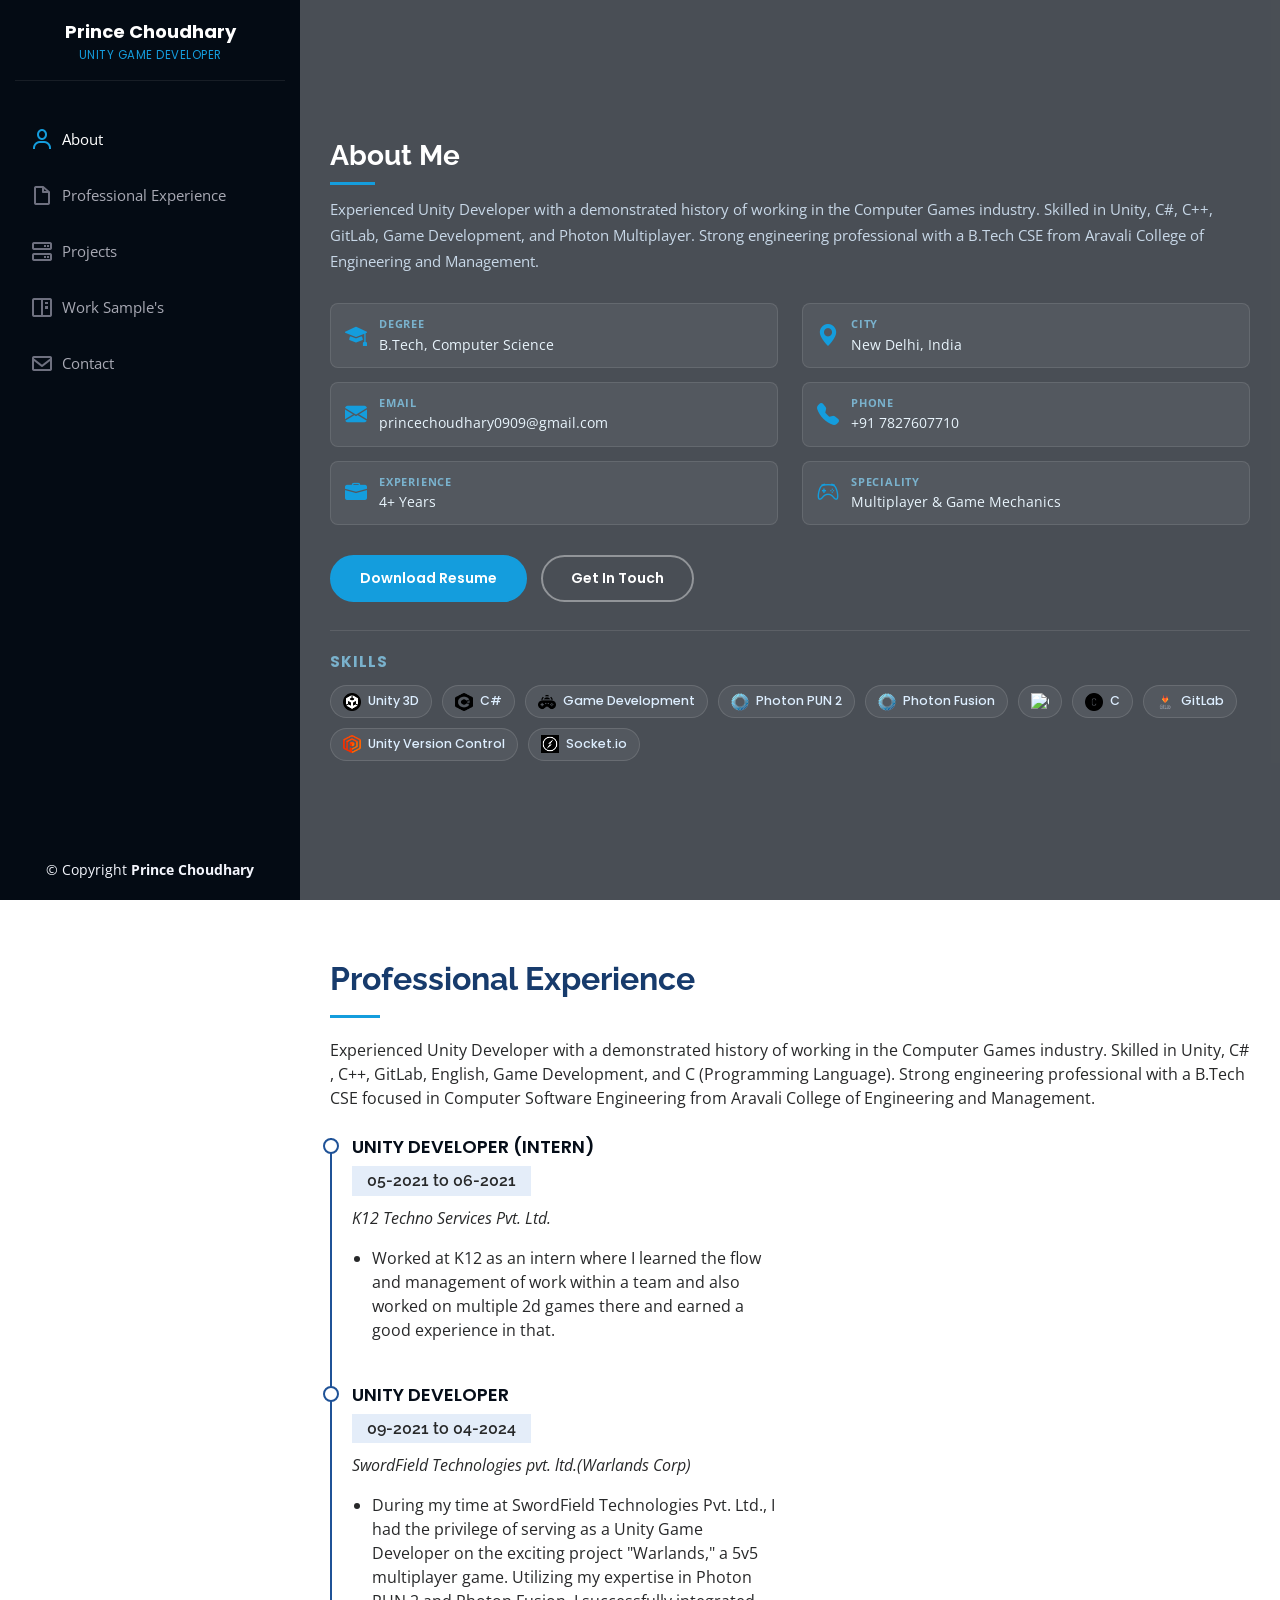
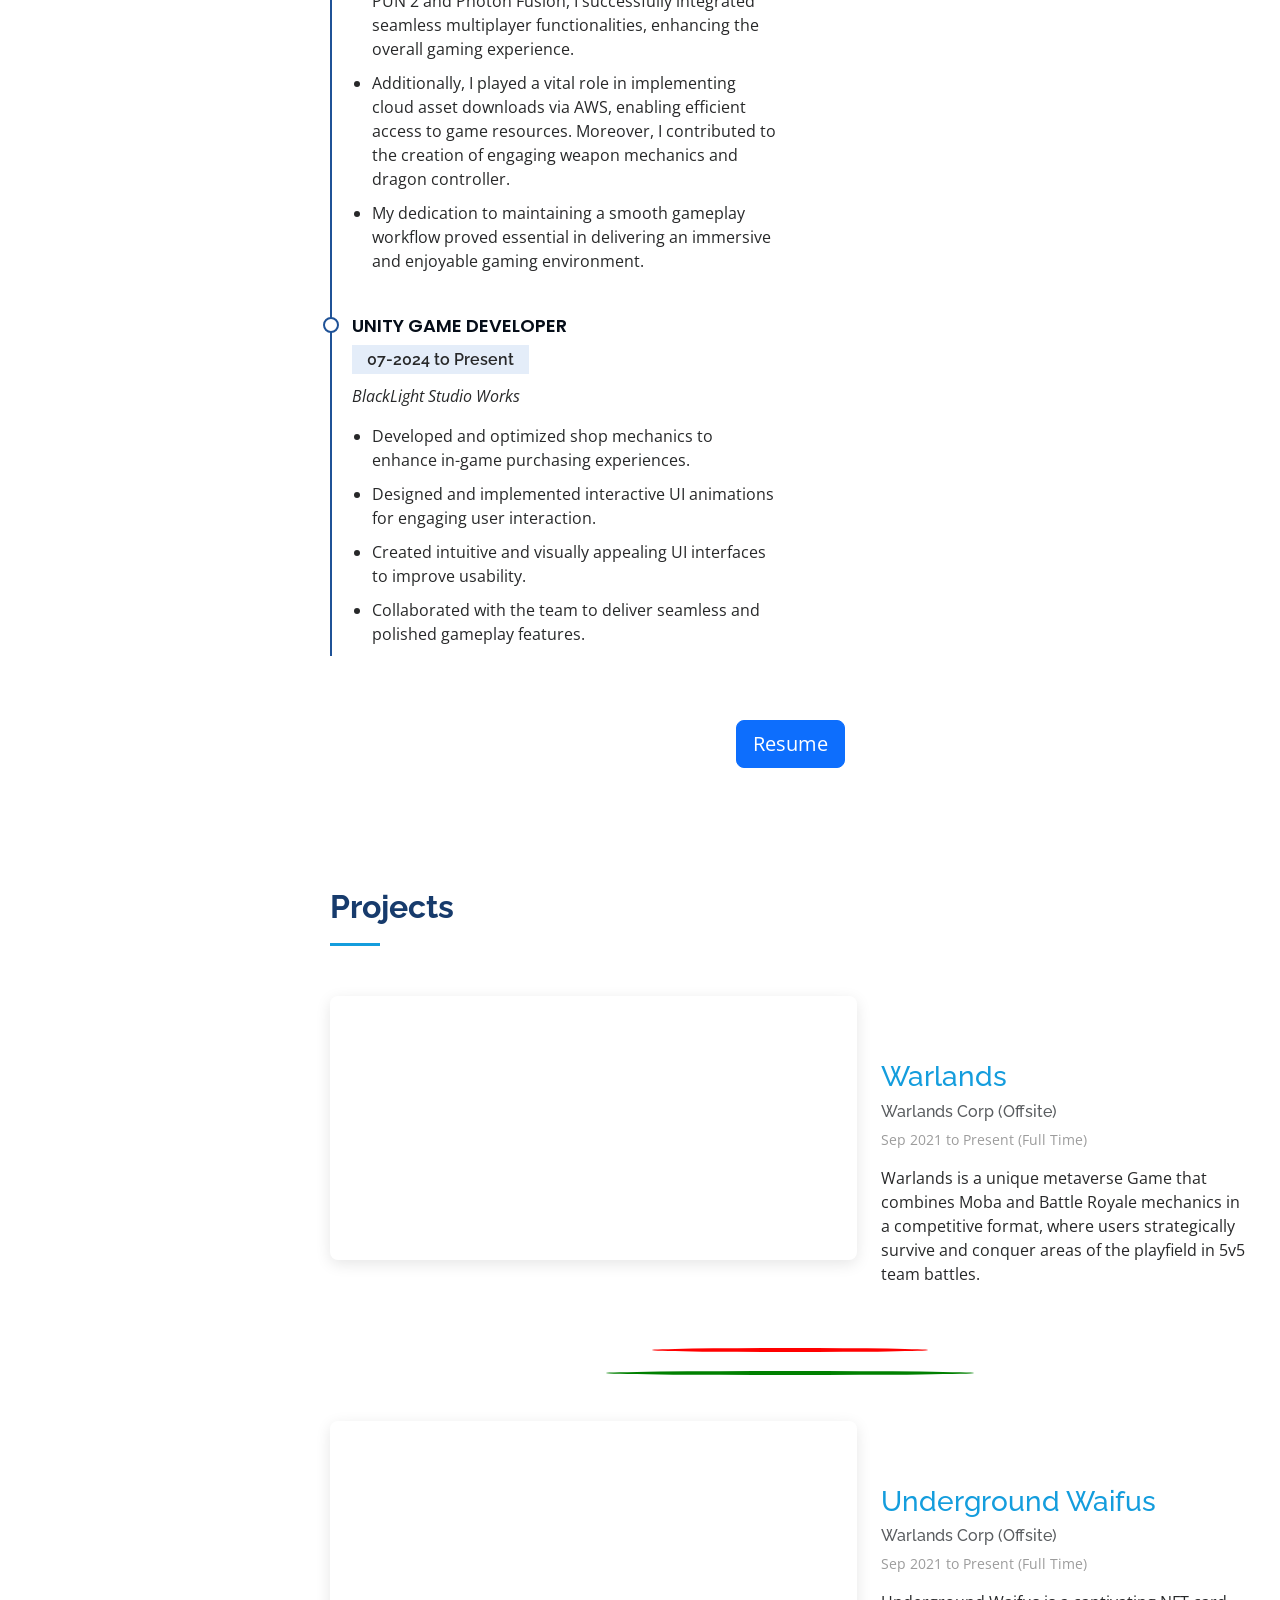
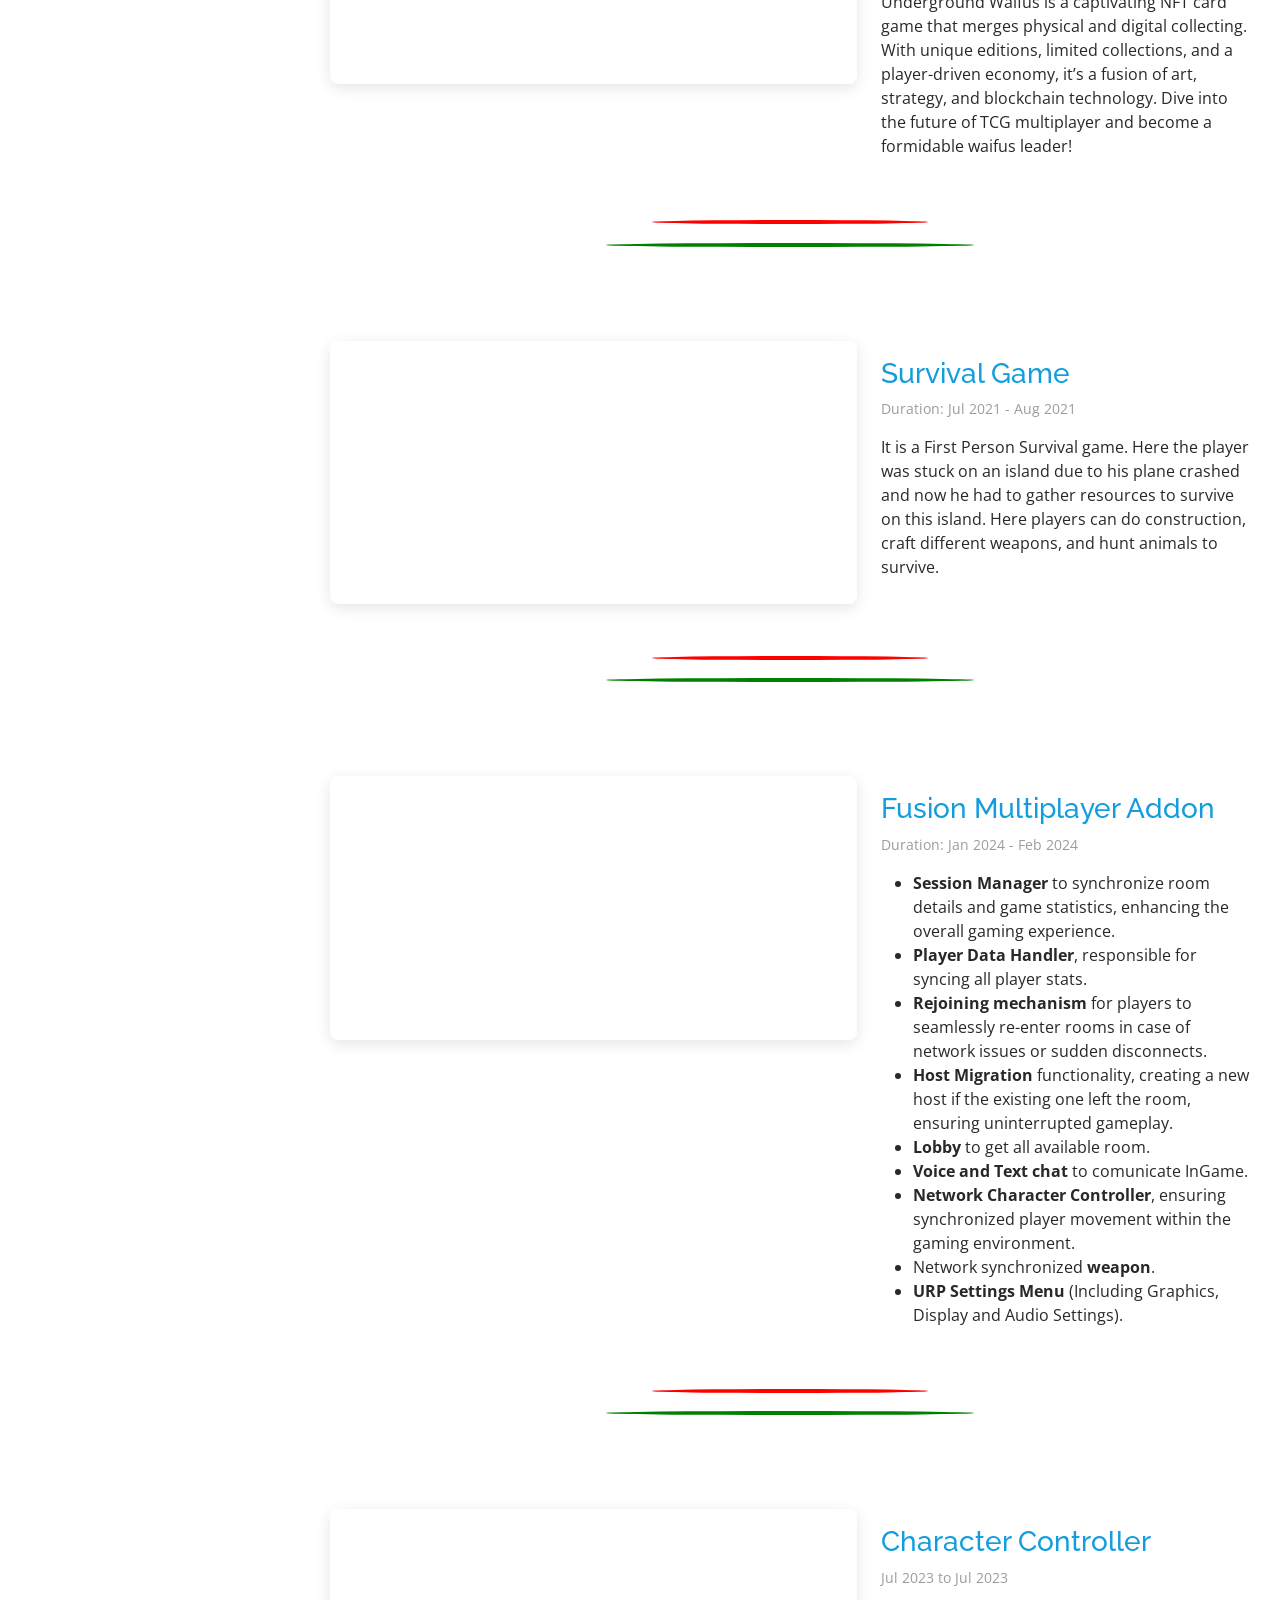
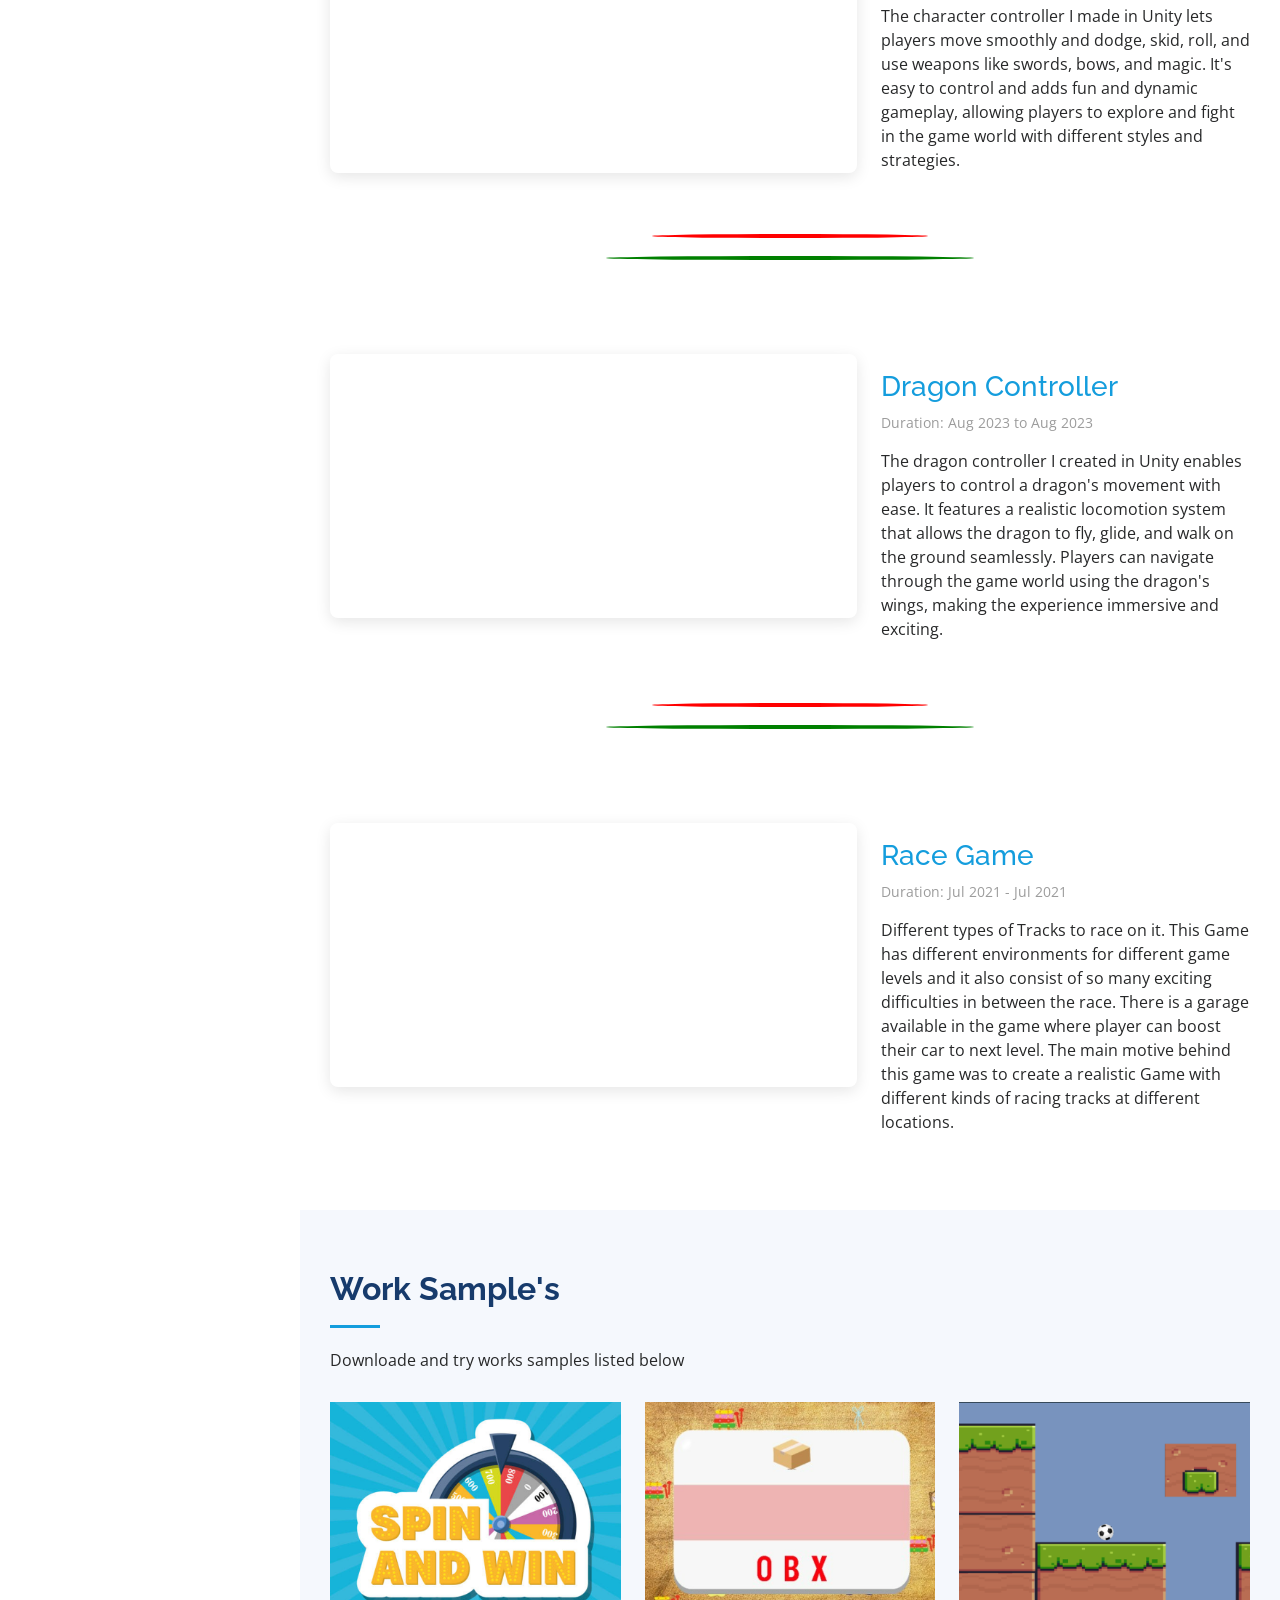
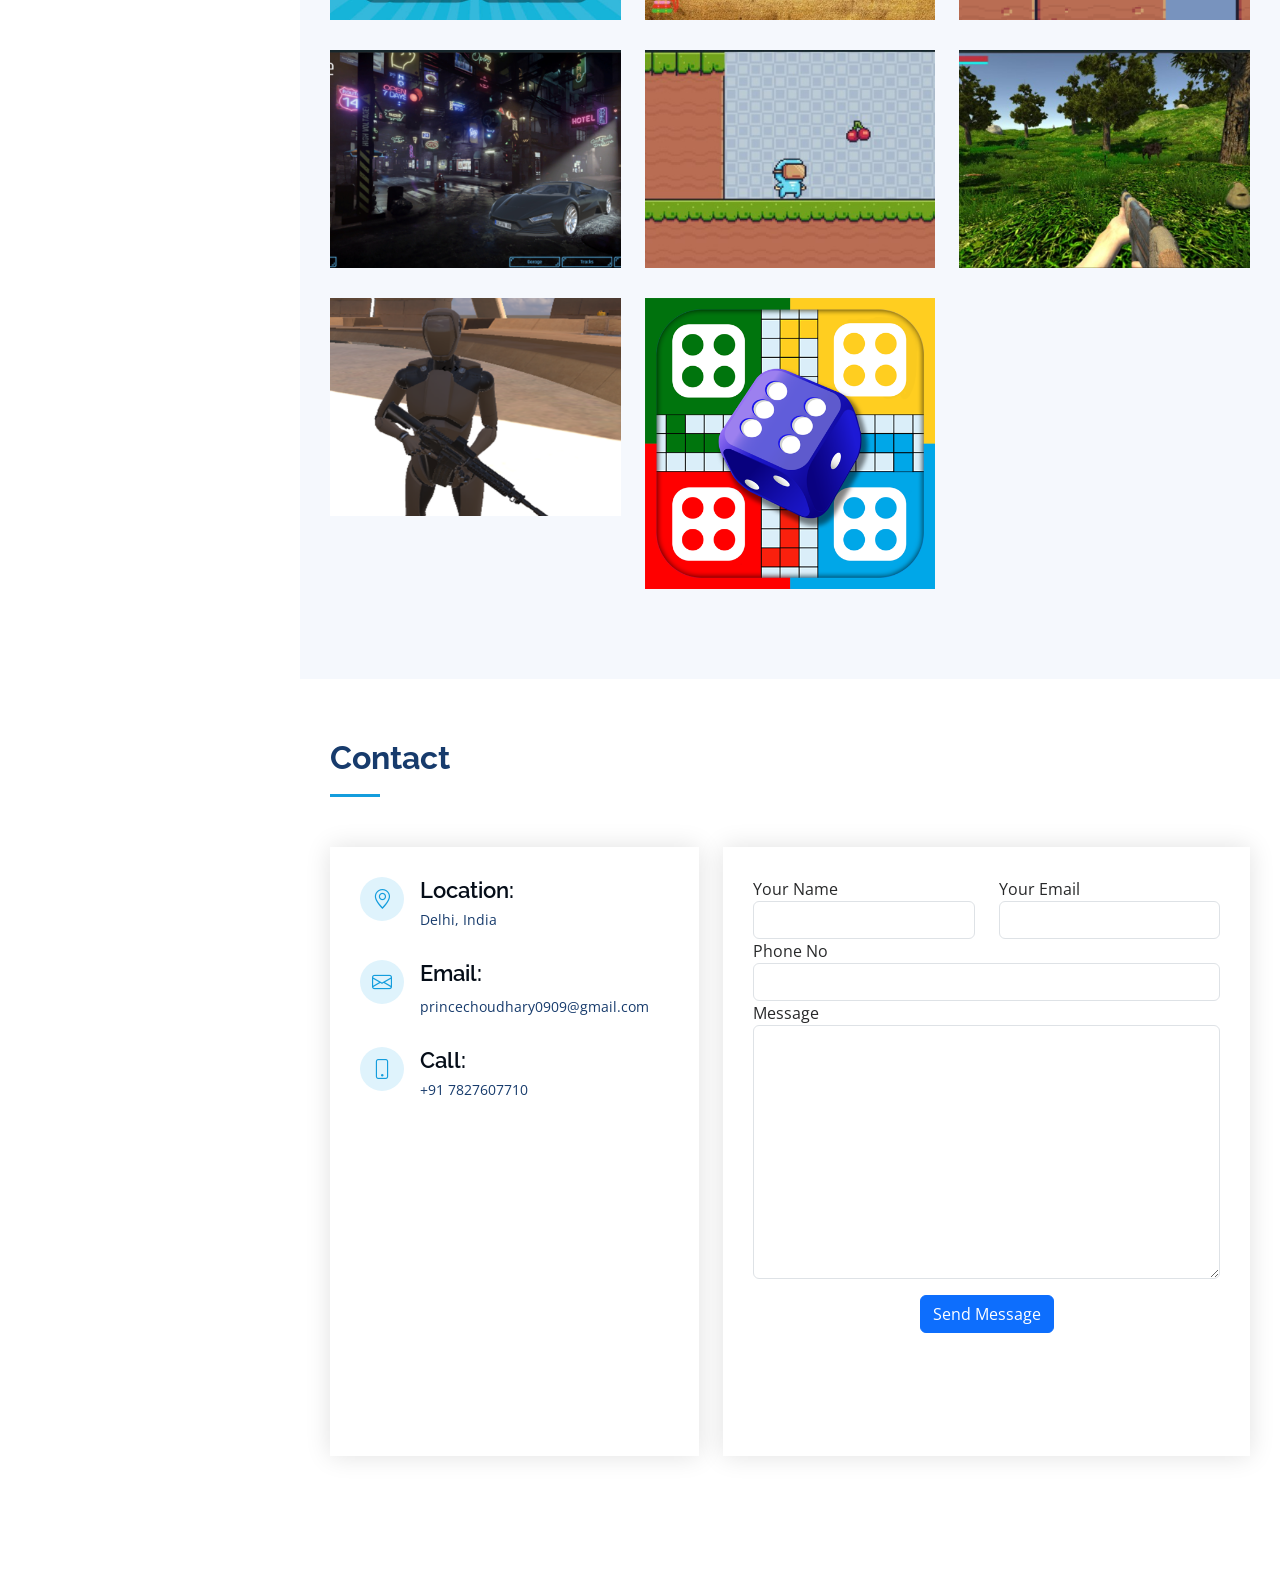
==== index.html @ 70545acc "Port folio updated" ====
<!DOCTYPE html>
<html lang="en">

<head>
  <meta charset="utf-8">
  <meta content="width=device-width, initial-scale=1.0" name="viewport">

  <title>Prince Choudhary- Index</title>
  <meta content="" name="description">
  <meta content="" name="keywords">

  <!-- Favicons -->
  <link href="assets/img/Logo/Logo.png" rel="icon">
  <link href="assets/img/apple-touch-icon.png" rel="apple-touch-icon">

  <!-- Google Fonts -->
  <link
    href="https://fonts.googleapis.com/css?family=Open+Sans:300,300i,400,400i,600,600i,700,700i|Raleway:300,300i,400,400i,500,500i,600,600i,700,700i|Poppins:300,300i,400,400i,500,500i,600,600i,700,700i"
    rel="stylesheet">

  <!-- Vendor CSS Files -->
  <link href="assets/vendor/aos/aos.css" rel="stylesheet">
  <link href="assets/vendor/bootstrap/css/bootstrap.min.css" rel="stylesheet">
  <link href="assets/vendor/bootstrap-icons/bootstrap-icons.css" rel="stylesheet">
  <link href="assets/vendor/boxicons/css/boxicons.min.css" rel="stylesheet">
  <link href="assets/vendor/glightbox/css/glightbox.min.css" rel="stylesheet">
  <link href="assets/vendor/swiper/swiper-bundle.min.css" rel="stylesheet">

  <!-- =============================== -->
  <!-- 🎨 MAIN CSS COMPONENT ARCHITECTURE -->
  <!-- =============================== -->

  <!-- Layout -->
  <link href="assets/css/layout/grid.css" rel="stylesheet">
  <link href="assets/css/layout/sidebar.css" rel="stylesheet">

  <!-- UI Components -->
  <link href="assets/css/components/buttons.css" rel="stylesheet">

  <!-- Page Sections -->
  <link href="assets/css/sections/hero.css" rel="stylesheet">
  <link href="assets/css/sections/resume.css" rel="stylesheet">
  <link href="assets/css/sections/projects.css" rel="stylesheet">
  <link href="assets/css/sections/portfolio.css" rel="stylesheet">
  <link href="assets/css/sections/contact.css" rel="stylesheet">


  <!-- ======================================================== -->
</head>

<body>

  <!-- ======= Mobile nav toggle button ======= -->
  <i class="bi bi-list mobile-nav-toggle d-xl-none"></i>

  <!-- ===================================== -->
  <!-- 1. SIDEBAR & NAVIGATION COMPONENT     -->
  <!-- ===================================== -->
  <header id="header">
    <div class="d-flex flex-column">

      <div class="profile sidebar-profile">
        <h1 class="text-light sidebar-name"><a href="index.html">Prince Choudhary</a></h1>
        <p class="sidebar-role text-center">Unity Game Developer</p>
      </div>

      <nav id="navbar" class="nav-menu navbar">
        <ul>
          <li><a href="#hero" class="nav-link scrollto active"><i class="bx bx-user"></i> <span>About</span></a></li>
          <li><a href="#resume" class="nav-link scrollto"><i class="bx bx-file-blank"></i> <span>Professional
                Experience</span></a></li>
          <li><a href="#Projects" class="nav-link scrollto"><i class="bx bx-server"></i> <span>Projects</span></a></li>
          <li><a href="#Work-Sample" class="nav-link scrollto"><i class="bx bx-book-content"></i> <span>Work
                Sample's</span></a></li>
          <li><a href="#contact" class="nav-link scrollto"><i class="bx bx-envelope"></i> <span>Contact</span></a></li>
        </ul>
      </nav><!-- .nav-menu -->
    </div>
  </header><!-- End Header -->

  <!-- ===================================== -->
  <!-- 2. HERO / ABOUT COMPONENT             -->
  <!-- ===================================== -->
  <section id="hero" class="hero-about d-flex">
    <video autoplay loop muted playsinline class="top-back-video">
      <source src="assets/img/Topbg.mp4">
    </video>
    <div class="hero-overlay"></div>
    <div class="container hero-about-container" data-aos="fade-in">

      <!-- Left: Profile Photo & Name -->
      <div class="hero-left">
        <img src="assets/img/hero-bg2.webp" alt="Prince Choudhary - Profile Picture" class="hero-profile-img">
        <h1>Prince Choudhary</h1>
        <p class="hero-role">- <span class="typed" data-typed-items="Unity Game Developer"></span></p>
        <div class="hero-social-links">
          <a href="https://github.com/Prince-Choudhary-fury" target="_blank" title="GitHub"><i
              class="bi bi-github"></i></a>
          <a href="https://assetstore.unity.com/publishers/86535" target="_blank" title="Unity Asset Store"><i
              class="bi bi-unity"></i></a>
          <a href="https://www.linkedin.com/in/prince-choudhary-640a12214/" target="_blank" title="LinkedIn"><i
              class="bx bxl-linkedin"></i></a>
          <a href="https://www.youtube.com/channel/UCfpIgxxEeusizNlsblE0whw" target="_blank" title="YouTube"><i
              class="bx bxl-youtube"></i></a>
        </div>
      </div>

      <!-- Right: About Content -->
      <div class="hero-right" data-aos="fade-left" data-aos-delay="100">
        <h2 class="hero-about-title">About Me</h2>
        <p class="hero-about-desc">Experienced Unity Developer with a demonstrated history of working in the Computer
          Games industry. Skilled in Unity, C#, C++, GitLab, Game Development, and Photon Multiplayer. Strong
          engineering professional with a B.Tech CSE from Aravali College of Engineering and Management.</p>

        <div class="hero-info-grid">
          <div class="hero-info-item">
            <i class="bi bi-mortarboard-fill"></i>
            <div>
              <strong>Degree</strong>
              <span>B.Tech, Computer Science</span>
            </div>
          </div>
          <div class="hero-info-item">
            <i class="bi bi-geo-alt-fill"></i>
            <div>
              <strong>City</strong>
              <span>New Delhi, India</span>
            </div>
          </div>
          <div class="hero-info-item">
            <i class="bi bi-envelope-fill"></i>
            <div>
              <strong>Email</strong>
              <span>princechoudhary0909@gmail.com</span>
            </div>
          </div>
          <div class="hero-info-item">
            <i class="bi bi-telephone-fill"></i>
            <div>
              <strong>Phone</strong>
              <span>+91 7827607710</span>
            </div>
          </div>
          <div class="hero-info-item">
            <i class="bi bi-briefcase-fill"></i>
            <div>
              <strong>Experience</strong>
              <span>4+ Years</span>
            </div>
          </div>
          <div class="hero-info-item">
            <i class="bi bi-controller"></i>
            <div>
              <strong>Speciality</strong>
              <span>Multiplayer &amp; Game Mechanics</span>
            </div>
          </div>
        </div>

        <div class="hero-cta">
          <a href="https://drive.google.com/file/d/1HJXWTLUyO_TaIpBf6FFOXrzIjMnaNzCq/view?usp=sharing" target="_blank"
            class="btn-resume">Download Resume</a>
          <a href="#contact" class="btn-contact scrollto">Get In Touch</a>
        </div>

        <!-- Skills merged into hero -->
        <div class="hero-skills" id="skills">
          <h3 class="hero-skills-title">Skills</h3>
          <div class="hero-skills-grid">
            <span class="skill-tag"><img src="assets/img/Skills_Icon/Unity.png" alt="Unity"> Unity 3D</span>
            <span class="skill-tag"><img src="assets/img/Skills_Icon/C2.png" alt="C#"> C#</span>
            <span class="skill-tag"><img src="assets/img/Skills_Icon/GAME DEVELOPMENT.png" alt="Game Dev"> Game
              Development</span>
            <span class="skill-tag"><img src="assets/img/Skills_Icon/PHOTON PUN 2.png" alt="Photon PUN 2"> Photon PUN
              2</span>
            <span class="skill-tag"><img src="assets/img/Skills_Icon/PHOTON fusion.png" alt="Photon Fusion"> Photon
              Fusion</span>
            <span class="skill-tag"><img src="assets/img/Skills_Icon/c++.png" alt="C++"></span>
            <span class="skill-tag"><img src="assets/img/Skills_Icon/C.png" alt="C"> C</span>
            <span class="skill-tag"><img src="assets/img/Skills_Icon/gitlab.png" alt="GitLab"> GitLab</span>
            <span class="skill-tag"><img src="assets/img/Skills_Icon/unity_plastic.png" alt="Unity VCS"> Unity Version
              Control</span>
            <span class="skill-tag"><img src="assets/img/Skills_Icon/Soket.io.png" alt="Socket.io"> Socket.io</span>
          </div>
        </div>
      </div>

    </div>
  </section><!-- End Hero / About -->

  <main id="main">

    <!-- About section merged into Hero above -->

    <!-- Skills section merged into Hero above -->

    <!-- ===================================== -->
    <!-- 3. EXPERIENCE & RESUME COMPONENT      -->
    <!-- ===================================== -->
    <section id="resume" class="resume">
      <div class="container">

        <div class="section-title">
          <h2>Professional Experience</h2>
          <p>Experienced Unity Developer with a demonstrated history of working in the Computer Games industry.
            Skilled in Unity, C# , C++, GitLab, English, Game Development, and C (Programming Language). Strong
            engineering professional with a B.Tech CSE focused in Computer Software Engineering from Aravali
            College of Engineering and Management.</p>
        </div>

        <div class="row">
          <div class="col-lg-6" data-aos="fade-up" data-aos-delay="100">
            <div class="resume-item">
              <h4>Unity Developer (Intern)</h4>
              <h5>05-2021 to 06-2021</h5>
              <p><em>K12 Techno Services Pvt. Ltd. </em></p>
              <ul>
                <li><span>Worked at K12 as an intern where I learned the flow and management of work within a team and
                    also worked on multiple 2d games there and earned a good experience in that.</span> </li>
              </ul>
            </div>
            <div class="resume-item">
              <h4>Unity Developer</h4>
              <h5>09-2021 to 04-2024</h5>
              <p><em>SwordField Technologies pvt. ltd.(Warlands Corp)</em></p>
              <ul>
                <li>During my time at SwordField Technologies Pvt. Ltd., I had the privilege of serving as a Unity Game
                  Developer on the exciting project "Warlands," a 5v5 multiplayer game. Utilizing my expertise in Photon
                  PUN 2 and Photon Fusion, I successfully integrated seamless multiplayer functionalities, enhancing the
                  overall gaming experience.</li>
                <li>Additionally, I played a vital role in implementing cloud asset downloads via AWS, enabling
                  efficient access to game resources. Moreover, I contributed to the creation of engaging weapon
                  mechanics and dragon controller.</li>
                <li>My dedication to maintaining a smooth gameplay workflow proved essential in delivering an immersive
                  and enjoyable gaming environment.</li>
              </ul>
            </div>
            <div class="resume-item">
              <h4>Unity Game Developer</h4>
              <h5>07-2024 to Present</h5>
              <p><em>BlackLight Studio Works</em></p>
              <ul>
                <li>Developed and optimized shop mechanics to enhance in-game purchasing experiences.</li>
                <li>Designed and implemented interactive UI animations for engaging user interaction.</li>
                <li>Created intuitive and visually appealing UI interfaces to improve usability.</li>
                <li>Collaborated with the team to deliver seamless and polished gameplay features.</li>
              </ul>
            </div>
          </div>
        </div>
      </div>
      <div class="container mt-5">
        <div class="row ">
          <div class="col-lg-4 m-auto text-center">
            <button class="btn btn-primary m-auto p-auto btn-lg"><a
                href="https://drive.google.com/file/d/1HJXWTLUyO_TaIpBf6FFOXrzIjMnaNzCq/view?usp=sharing"
                target="_blank" style="color: white;">Resume</a></button>
          </div>
        </div>
      </div>
    </section><!-- End Resume Section -->

    <!-- ===================================== -->
    <!-- 4. PROJECTS / VIDEO SHOWCASE COMPONENT-->
    <!-- ===================================== -->
    <section id="Projects" class="Projects_mobile">
      <div class="container">

        <div class="section-title">
          <h2>Projects</h2>
        </div>
        <!-- =========================Warlands======================== -->
        <div class="row">
          <div class="col-lg-7 projects-video" data-aos="fade-right">
            <video class="project-video" loop muted playsinline>
              <source src="assets/img/game video/Gameplay Warlands.mp4">
            </video>
          </div>
          <div class="col-lg-5 pt-4 pt-sm-0 pt-lg-0 content mt-3 " data-aos="fade-left">
            <a href="https://warlands.io/" target="_blank">
              <h3 class="mt-5">Warlands</h3>
            </a>
            <h6 class="text-muted">Warlands Corp (Offsite)</h6>
            <p style="font-size: 14px; color: rgb(156, 156, 156);">Sep 2021 to Present (Full Time)</p>
            <p>Warlands is a unique metaverse Game that combines Moba and Battle Royale mechanics in a competitive
              format, where users strategically survive and conquer areas of the playfield in 5v5 team battles.</p>
            <div class="row">
            </div>
          </div>
        </div>
        <div class="line"></div>
        <div class="line1"></div>

        <!-- =========================Underground Waifus======================== -->
        <div class="row">
          <div class="col-lg-7 projects-video" data-aos="fade-right">
            <video class="project-video" loop muted playsinline>
              <source src="assets/img/game video/UndergroundWaifusTCG.mp4">
            </video>
          </div>
          <div class="col-lg-5 pt-4 pt-sm-0 pt-lg-0 content mt-3 " data-aos="fade-left">
            <a href="https://undergroundwaifus.com/" target="_blank">
              <h3 class="mt-5">Underground Waifus</h3>
            </a>
            <h6 class="text-muted">Warlands Corp (Offsite)</h6>
            <p style="font-size: 14px; color: rgb(156, 156, 156);">Sep 2021 to Present (Full Time)</p>
            <p>Underground Waifus is a captivating NFT card game that merges physical and digital collecting.
              With unique editions, limited collections, and a player-driven economy, it’s a fusion of art, strategy,
              and blockchain technology.
              Dive into the future of TCG multiplayer and become a formidable waifus leader!</p>
            <div class="row">
            </div>
          </div>
        </div>
        <div class="line"></div>
        <div class="line1"></div>
        <!-- =========================Survival======================== -->
        <div class="row">
          <div class="col-lg-7 mt-5 projects-video" data-aos="fade-right">
            <video class="project-video" loop muted playsinline>
              <source src="assets/img/game video/servival.mp4">
            </video>
          </div>
          <div class="col-lg-5 pt-4 pt-lg-0 content mt-3 " data-aos="fade-left">
            <a href="https://www.youtube.com/watch?v=TqqLzDVP2v0" target="_blank">
              <h3 class="mt-5">Survival Game</h3>
            </a>
            <p style="font-size: 14px; color: rgb(156, 156, 156);">Duration: Jul 2021 - Aug 2021</p>
            <p>It is a First Person Survival game. Here the player was stuck on an island due to his plane crashed and
              now he had to gather resources to survive on this island. Here players can do construction, craft
              different weapons, and hunt animals to survive.</p>
            <div class="row">
            </div>
          </div>

        </div>
        <div class="line"></div>
        <div class="line1"></div>
        <!-- =========================Multiplayer Addon======================== -->
        <div class="row">
          <div class="col-lg-7 mt-5 projects-video" data-aos="fade-right">
            <video class="project-video" loop muted playsinline>
              <source src="assets/img/game video/Fusion Multiplayer Addon.mp4">
            </video>
          </div>
          <div class="col-lg-5 pt-4 pt-lg-0 content mt-3 " data-aos="fade-left">
            <a href="https://www.youtube.com/watch?v=yGSR8xzqIEs" target="_blank">
              <h3 class="mt-5">Fusion Multiplayer Addon</h3>
            </a>
            <p style="font-size: 14px; color: rgb(156, 156, 156);">Duration: Jan 2024 - Feb 2024</p>
            <ul>
              <li><b>Session Manager</b> to synchronize room details and game statistics, enhancing the overall gaming
                experience.</li>
              <li><b>Player Data Handler</b>, responsible for syncing all player stats.</li>
              <li><b>Rejoining mechanism</b> for players to seamlessly re-enter rooms in case of network issues or
                sudden disconnects.</li>
              <li><b>Host Migration</b> functionality, creating a new host if the existing one left the room, ensuring
                uninterrupted gameplay.</li>
              <li><b>Lobby</b> to get all available room.</li>
              <li><b>Voice and Text chat</b> to comunicate InGame.</li>
              <li><b>Network Character Controller</b>, ensuring synchronized player movement within the gaming
                environment.</li>
              <li>Network synchronized <b>weapon</b>.</li>
              <li><b>URP Settings Menu</b> (Including Graphics, Display and Audio Settings).</li>
            </ul>
            <div class="row">
            </div>
          </div>

        </div>
        <div class="line"></div>
        <div class="line1"></div>
        <!-- =========================Charactercontroller======================== -->
        <div class="row">
          <div class="col-lg-7 mt-5 projects-video" data-aos="fade-right">
            <video class="project-video" loop muted playsinline>
              <source src="assets/img/game video/charactercontroller.mp4">
            </video>
          </div>
          <div class="col-lg-5 pt-4 pt-lg-0 content mt-3 " data-aos="fade-left">
            <a href="https://www.youtube.com/watch?v=GE18HUyden4" target="_blank">
              <h3 class="mt-5">Character Controller</h3>
            </a>
            <p style="font-size: 14px; color: rgb(156, 156, 156);">Jul 2023 to Jul 2023</p>
            <p>The character controller I made in Unity lets players move smoothly and dodge, skid, roll,
              and use weapons like swords, bows, and magic. It's easy to control and adds fun and dynamic
              gameplay, allowing players to explore and fight in the game world with different styles and strategies.
            </p>
            <div class="row">
            </div>
          </div>
        </div>
        <div class="line"></div>
        <div class="line1"></div>
        <!-- =========================Dragon Controller======================== -->
        <div class="row">
          <div class="col-lg-7 mt-5 projects-video" data-aos="fade-right">
            <video class="project-video" loop muted playsinline>
              <source src="assets/img/game video/dragon controller.mp4">
            </video>
          </div>
          <div class="col-lg-5 pt-4 pt-lg-0 content mt-3 " data-aos="fade-left">
            <a href="https://www.youtube.com/watch?v=r51LUL3Lt7o" target="_blank">
              <h3 class="mt-5">Dragon Controller</h3>
            </a>
            <p style="font-size: 14px; color: rgb(156, 156, 156);">Duration: Aug 2023 to Aug 2023</p>
            <p>The dragon controller I created in Unity enables players to control a dragon's movement with ease.
              It features a realistic locomotion system that allows the dragon to fly, glide, and walk on the ground
              seamlessly.
              Players can navigate through the game world using the dragon's wings, making the experience immersive and
              exciting.</p>
            <div class="row">
            </div>
          </div>

        </div>
        <div class="line"></div>
        <div class="line1"></div>
        <!-- =========================Race Game======================== -->
        <div class="row">
          <div class="col-lg-7 mt-5 projects-video" data-aos="fade-right">
            <video class="project-video" loop muted playsinline>
              <source src="assets/img/game video/race game.mp4">
            </video>
          </div>
          <div class="col-lg-5 pt-4 pt-lg-0 content mt-3 " data-aos="fade-left">
            <a href="https://www.youtube.com/watch?v=XtzNrtcO0WA" target="_blank">
              <h3 class="mt-5">Race Game</h3>
            </a>
            <p style="font-size: 14px; color: rgb(156, 156, 156);">Duration: Jul 2021 - Jul 2021</p>
            <p>Different types of Tracks to race on it. This Game has different environments for different game
              levels and it also consist of so many exciting difficulties in between the race.
              There is a garage available in the game where player can boost their car to next level.
              The main motive behind this game was to create a realistic Game with different kinds of racing tracks at
              different locations.</p>
            <div class="row">
            </div>
          </div>
        </div>
      </div>
    </section><!-- End Projects Section -->


    <!-- ===================================== -->
    <!-- 5. WORK SAMPLES GALLRY COMPONENT      -->
    <!-- ===================================== -->
    <section id="Work-Sample" class="portfolio section-bg">
      <div class="container">
        <div class="section-title">
          <h2>Work Sample's</h2>
          <p>Downloade and try works samples listed below</p>
        </div>

        <!-- <div class="row" data-aos="fade-up">
              <div class="col-lg-12 d-flex justify-content-center">
                <ul id="portfolio-flters">
                  <li data-filter="*" class="filter-active">All</li>
                  <li data-filter=".filter-game">Game</li>
                  <li data-filter=".filter-card">Card</li>
                  <li data-filter=".filter-web">Web</li>
                </ul>
              </div>
            </div> -->

        <div class="row portfolio-container" data-aos="fade-up" data-aos-delay="100">

          <div class="col-lg-4 col-md-6 portfolio-item filter-game">
            <div class="portfolio-wrap">
              <img src="assets/img/Game ss/Trivial Quiz(Replica).jpg" class="img-fluid" alt="">
              <div class="portfolio-links">
                <a href="assets/img/Game ss/Trivial Quiz(Replica).jpg" data-gallery="portfolioGallery"
                  class="portfolio-lightbox" title="Trivial Quiz(Replica)"><i class="bx bx-plus"></i></a>
                <a href="https://drive.google.com/file/d/1YIQr3N7vvvjCJ9FQ2Ig1yfDhkX4Emb3U/view" target="_blank"
                  title="More Details"><i class="bi bi-cloud-arrow-down"></i></a>
              </div>
            </div>
          </div>

          <div class="col-lg-4 col-md-6 portfolio-item filter-game">
            <div class="portfolio-wrap">
              <img src="assets/img/Game ss/Jumble Quiz.jpg" class="img-fluid" alt="">
              <div class="portfolio-links">
                <a href="assets/img/Game ss/Jumble Quiz.jpg" data-gallery="portfolioGallery" class="portfolio-lightbox"
                  title="Jumble Quiz"><i class="bx bx-plus"></i></a>
                <a href="https://drive.google.com/file/d/1X5lX9XdsWwdzxeKsDqEouH808ATdl65m/view" target="_blank"
                  title="More Details"><i class="bi bi-cloud-arrow-down"></i></a>
              </div>
            </div>
          </div>

          <div class="col-lg-4 col-md-6 portfolio-item filter-game">
            <div class="portfolio-wrap">
              <img src="assets/img/Game ss/Ball.jpg" class="img-fluid">
              <div class="portfolio-links">
                <a href="assets/img/Game ss/Ball.jpg" data-gallery="portfolioGallery" class="portfolio-lightbox"
                  title="Ball"><i class="bx bx-plus"></i></a>
                <a href="https://drive.google.com/file/d/1KasfngFTY4IL5rOtElaBZZTsaaIGGSwK/view" target="_blank"
                  title="More Details"><i class="bi bi-cloud-arrow-down"></i></a>
              </div>
            </div>
          </div>

          <div class="col-lg-4 col-md-6 portfolio-item filter-game">
            <div class="portfolio-wrap">
              <img src="assets/img/Game ss/Car Race.jpg" class="img-fluid" alt="">
              <div class="portfolio-links">
                <a href="assets/img/Game ss/Car Race.jpg" data-gallery="portfolioGallery" class="portfolio-lightbox"
                  title="Racing"><i class="bx bx-plus"></i></a>
                <a href="https://drive.google.com/file/d/1xCys-h0R11bPga5cOzK01derrdlv10UX/view" target="_blank"
                  title="More Details"><i class="bi bi-cloud-arrow-down"></i></a>
              </div>
            </div>
          </div>

          <div class="col-lg-4 col-md-6 portfolio-item filter-game">
            <div class="portfolio-wrap">
              <img src="assets/img/Game ss/2D Survival.jpg" class="img-fluid" alt="">
              <div class="portfolio-links">
                <a href="assets/img/Game ss/2D Survival.jpg" data-gallery="portfolioGallery" class="portfolio-lightbox"
                  title="2D Survival"><i class="bx bx-plus"></i></a>
                <a href="https://drive.google.com/file/d/1h7AYYghOAGk8W1aO9mnyiU8GDCSR0TMY/view" target="_blank"
                  title="More Details"><i class="bi bi-cloud-arrow-down"></i></a>
              </div>
            </div>
          </div>

          <div class="col-lg-4 col-md-6 portfolio-item filter-game">
            <div class="portfolio-wrap">
              <img src="assets/img/Game ss/Lets Survive.jpg" class="img-fluid" alt="">
              <div class="portfolio-links">
                <a href="assets/img/Game ss/Lets Survive.jpg" data-gallery="portfolioGallery" class="portfolio-lightbox"
                  title="Let's Survive"><i class="bx bx-plus"></i></a>
                <a href="https://drive.google.com/file/d/1c7vRLGxYGB2bZ0H6MxQq9ozFGcGab7NR/view" target="_blank"
                  title="More Details"><i class="bi bi-cloud-arrow-down"></i></a>
              </div>
            </div>
          </div>

          <div class="col-lg-4 col-md-6 portfolio-item filter-game">
            <div class="portfolio-wrap">
              <img src="assets/img/Game ss/Multiplayer.png" class="img-fluid" alt="">
              <div class="portfolio-links">
                <a href="assets/img/Game ss/Multiplayer.png" data-gallery="portfolioGallery" class="portfolio-lightbox"
                  title="Fusion Multiplayer Addon"><i class="bx bx-plus"></i></a>
                <a href="https://drive.google.com/file/d/1-4GUmAdoSAow-mgNmbPovltw7YLXbZ6j/view?usp=sharing"
                  target="_blank" title="More Details"><i class="bi bi-cloud-arrow-down"></i></a>
              </div>
            </div>
          </div>

          <div class="col-lg-4 col-md-6 portfolio-item filter-game">
            <div class="portfolio-wrap">
              <img src="assets/img/Game ss/Ludo SuperStar.png" class="img-fluid" alt="">
              <div class="portfolio-links">
                <a href="assets/img/Game ss/Ludo SuperStar.png" data-gallery="portfolioGallery"
                  class="portfolio-lightbox" title="Ludo SuperStar"><i class="bx bx-plus"></i></a>
                <a href="https://play.google.com/store/apps/details?id=com.blacklightsw.ludo&hl=en_IN" target="_blank"
                  title="More Details"><i class="bi bi-cloud-arrow-down"></i></a>
              </div>
            </div>
          </div>
        </div>
      </div>

      </div>
    </section><!-- End Portfolio Section -->

    <!-- ===================================== -->
    <!-- 6. CONTACT FORM COMPONENT             -->
    <!-- ===================================== -->
    <section id="contact" class="contact">
      <div class="container">

        <div class="section-title">
          <h2>Contact</h2>
        </div>

        <div class="row" data-aos="fade-in">

          <div class="col-lg-5 d-flex align-items-stretch">
            <div class="info">
              <div class="address">
                <i class="bi bi-geo-alt"></i>
                <h4>Location:</h4>
                <p>Delhi, India</p>
              </div>

              <div class="email">
                <i class="bi bi-envelope"></i>
                <h4>Email:</h4>
                <p>princechoudhary0909@gmail.com</p>
              </div>

              <div class="phone">
                <i class="bi bi-phone"></i>
                <h4>Call:</h4>
                <p>+91 7827607710</p>
              </div>
              <iframe
                src="https://www.google.com/maps/embed?pb=!1m18!1m12!1m3!1d224345.89797036335!2d77.04417242604605!3d28.52755440901783!2m3!1f0!2f0!3f0!3m2!1i1024!2i768!4f13.1!3m3!1m2!1s0x390cfd5b347eb62d%3A0x52c2b7494e204dce!2sNew%20Delhi%2C%20Delhi!5e0!3m2!1sen!2sin!4v1693148097615!5m2!1sen!2sin"
                width="100%" height="290px" style="border:0;" allowfullscreen="" loading="lazy"
                referrerpolicy="no-referrer-when-downgrade"></iframe>
            </div>

          </div>

          <div class="col-lg-7 mt-5 mt-lg-0 d-flex align-items-stretch">
            <div class="Email_send info">
              <form action="https://formspree.io/f/xdordlkv" method="POST">
                <div class="row">
                  <div class="form-group col-md-6">
                    <label for="name">Your Name</label>
                    <input type="text" name="name" class="form-control" id="name" autocomplete="off" required>
                  </div>
                  <div class="form-group col-md-6">
                    <label for="name">Your Email</label>
                    <input type="email" class="form-control" name="email" id="email" autocomplete="off" required>
                  </div>
                </div>
                <div class="form-group">
                  <label for="name">Phone No</label>
                  <input type="text" class="form-control" name="Phone" id="phone" autocomplete="off" required>
                </div>
                <div class="form-group">
                  <label for="name">Message</label>
                  <textarea class="form-control" name="message" id="message" rows="10" autocomplete="off"
                    required></textarea>
                </div>
                <div class="text-center my-3">
                  <button class="btn btn-primary" type="submit">Send Message</button>
                </div>
              </form>
            </div>
          </div>

        </div>

      </div>
    </section><!-- End Contact Section -->

  </main><!-- End #main -->

  <!-- ======= Footer ======= -->
  <footer id="footer">
    <div class="container">
      <div class="copyright">
        &copy; Copyright <strong><span>Prince Choudhary</span></strong>
      </div>
      <div class="credits">
      </div>
    </div>
  </footer><!-- End  Footer -->

  <a href="#" class="back-to-top d-flex align-items-center justify-content-center"><i
      class="bi bi-arrow-up-short"></i></a>

  <!-- Vendor JS Files -->
  <script src="assets/vendor/purecounter/purecounter_vanilla.js"></script>
  <script src="assets/vendor/aos/aos.js"></script>
  <script src="assets/vendor/bootstrap/js/bootstrap.bundle.min.js"></script>
  <script src="assets/vendor/glightbox/js/glightbox.min.js"></script>
  <script src="assets/vendor/isotope-layout/isotope.pkgd.min.js"></script>
  <script src="assets/vendor/swiper/swiper-bundle.min.js"></script>
  <script src="assets/vendor/typed.js/typed.umd.js"></script>
  <script src="assets/vendor/waypoints/noframework.waypoints.js"></script>
  <script src="assets/vendor/php-email-form/validate.js"></script>

  <!-- =============================== -->
  <!-- 🧩 MODULAR JAVASCRIPT LOGIC -->
  <!-- =============================== -->

  <script src="assets/js/navigation.js"></script>
  <script src="assets/js/animations.js"></script>
  <script src="assets/js/gallery.js"></script>
  <script src="assets/js/contact.js"></script>

  <!-- Intersection Observer: play project videos only when in view -->
  <script>
    document.addEventListener('DOMContentLoaded', function () {
      var projectVideos = document.querySelectorAll('.project-video');

      var observer = new IntersectionObserver(function (entries) {
        entries.forEach(function (entry) {
          var video = entry.target;
          if (entry.isIntersecting) {
            video.play();
          } else {
            video.pause();
          }
        });
      }, {
        threshold: 0.4   // play when 40% of the video is visible
      });

      projectVideos.forEach(function (video) {
        observer.observe(video);
      });
    });
  </script>

</body>

</html>
---- assets/css/layout/grid.css ----
/*--------------------------------------------------------------
# General
--------------------------------------------------------------*/
body {
  font-family: "Open Sans", sans-serif;
  color: #272829;
  overflow-x: hidden;
}

a {
  color: #149ddd;
  text-decoration: none;
}

a:hover {
  color: #37b3ed;
  text-decoration: none;
}

h1,
h2,
h3,
h4,
h5,
h6 {
  font-family: "Raleway", sans-serif;
}

/*--------------------------------------------------------------
# Horizontal lines
--------------------------------------------------------------*/
.line {
  height: 4px;
  width: 30%;
  border-radius: 50%;
  background-color: red;
  margin: auto;
  margin-top: 5%;
}

.line1 {
  height: 4px;
  width: 40%;
  margin: auto;
  border-radius: 50%;
  margin-top: 2%;
  margin-bottom: 5%;
  background-color: green;
}

/*--------------------------------------------------------------
# Sections General
--------------------------------------------------------------*/
section {
  padding: 60px 0;
  overflow: hidden;
}

.section-bg {
  background: #f5f8fd;
}

.section-title {
  padding-bottom: 30px;
}

.section-title h2 {
  font-size: 32px;
  font-weight: bold;
  margin-bottom: 20px;
  padding-bottom: 20px;
  position: relative;
  color: #173b6c;
}

.section-title h2::after {
  content: "";
  position: absolute;
  display: block;
  width: 50px;
  height: 3px;
  background: #149ddd;
  bottom: 0;
  left: 0;
}

.section-title p {
  margin-bottom: 0;
}

/*--------------------------------------------------------------
# Breadcrumbs
--------------------------------------------------------------*/
.breadcrumbs {
  padding: 20px 0;
  background: #f9f9f9;
}

.breadcrumbs h2 {
  font-size: 26px;
  font-weight: 300;
}

.breadcrumbs ol {
  display: flex;
  flex-wrap: wrap;
  list-style: none;
  padding: 0;
  margin: 0;
  font-size: 15px;
}

.breadcrumbs ol li+li {
  padding-left: 10px;
}

.breadcrumbs ol li+li::before {
  display: inline-block;
  padding-right: 10px;
  color: #0e2442;
  content: "/";
}

@media (max-width: 768px) {
  .breadcrumbs .d-flex {
    display: block !important;
  }

  .breadcrumbs ol {
    display: block;
  }

  .breadcrumbs ol li {
    display: inline-block;
  }
}
---- assets/css/layout/sidebar.css ----
/*--------------------------------------------------------------
# Header
--------------------------------------------------------------*/
#header {
  position: fixed;
  top: 0;
  left: 0;
  bottom: 0;
  width: 300px;
  transition: all ease-in-out 0.5s;
  z-index: 9997;
  transition: all 0.5s;
  padding: 0 15px;
  background: #040b14;
  overflow-y: auto;
}

.sidebar-profile {
  padding: 20px 10px 15px;
  text-align: center;
  border-bottom: 1px solid rgba(255,255,255,0.08);
  margin-bottom: 5px;
}

.sidebar-name {
  font-size: 18px !important;
  margin: 0 0 4px 0 !important;
  padding: 0 !important;
  font-weight: 700 !important;
  font-family: "Poppins", sans-serif !important;
  line-height: 1.3 !important;
}

.sidebar-name a,
.sidebar-name a:hover {
  color: #fff;
  text-decoration: none;
}

.sidebar-role {
  font-size: 11.5px;
  color: #149ddd;
  letter-spacing: 0.5px;
  margin: 0;
  font-family: "Poppins", sans-serif;
  text-transform: uppercase;
}

#header .profile .social-links a {
  font-size: 18px;
  display: inline-block;
  background: #212431;
  color: #fff;
  line-height: 1;
  padding: 8px 0;
  margin-right: 4px;
  border-radius: 50%;
  text-align: center;
  width: 36px;
  height: 36px;
  transition: 0.3s;
}

#header .profile .social-links a:hover {
  background: #149ddd;
  color: #fff;
  text-decoration: none;
}

#main {
  margin-left: 300px;
}

.container,
.container-fluid {
  padding-left: 30px;
  padding-right: 30px;
}

/* Fix Bootstrap Container bounds inside #main sidebar */
.container {
  max-width: 100% !important;
}

@media (min-width: 1440px) {
  .container {
    max-width: 1140px !important;
  }
}

/* Base Responsive Switch: Tablet & Mobile (Hide Sidebar) */
@media (max-width: 1199px) {
  #header {
    left: -300px;
  }

  #main {
    margin-left: 0;
  }

  .container,
  .container-fluid {
    padding-left: 12px;
    padding-right: 12px;
  }
}

/*--------------------------------------------------------------
# Navigation Menu
--------------------------------------------------------------*/
/* Desktop Navigation */
.nav-menu {
  padding: 30px 0 0 0;
}

.nav-menu * {
  margin: 0;
  padding: 0;
  list-style: none;
}

.nav-menu>ul>li {
  position: relative;
  white-space: nowrap;
}

.nav-menu a,
.nav-menu a:focus {
  display: flex;
  align-items: center;
  color: #a8a9b4;
  padding: 12px 15px;
  margin-bottom: 8px;
  transition: 0.3s;
  font-size: 15px;
}

.nav-menu a i,
.nav-menu a:focus i {
  font-size: 24px;
  padding-right: 8px;
  color: #6f7180;
}

.nav-menu a:hover,
.nav-menu .active,
.nav-menu .active:focus,
.nav-menu li:hover>a {
  text-decoration: none;
  color: #fff;
}

.nav-menu a:hover i,
.nav-menu .active i,
.nav-menu .active:focus i,
.nav-menu li:hover>a i {
  color: #149ddd;
}

/* Mobile Navigation */
.mobile-nav-toggle {
  position: fixed;
  right: 15px;
  top: 15px;
  z-index: 9998;
  border: 0;
  font-size: 24px;
  transition: all 0.4s;
  outline: none !important;
  background-color: #149ddd;
  color: #fff;
  width: 40px;
  height: 40px;
  display: inline-flex;
  align-items: center;
  justify-content: center;
  line-height: 0;
  border-radius: 50px;
  cursor: pointer;
}

.mobile-nav-active {
  overflow: hidden;
}

.mobile-nav-active #header {
  left: 0;
}

/*--------------------------------------------------------------
# Footer
--------------------------------------------------------------*/
#footer {
  padding: 15px;
  color: #f4f6fd;
  font-size: 14px;
  position: fixed;
  left: 0;
  bottom: 0;
  width: 300px;
  z-index: 9999;
  background: #040b14;
}

#footer .copyright {
  text-align: center;
}

#footer .credits {
  padding-top: 5px;
  text-align: center;
  font-size: 13px;
  color: #eaebf0;
}

@media (max-width: 1199px) {
  #footer {
    position: static;
    width: auto;
    padding: 20px 15px;
  }
}

/* Mobile Layout Tweaks (<768px constraints) */
@media (max-width: 767.98px) {
  .contact .form-group {
    margin-bottom: 20px;
  }
  .contact .info {
    padding: 20px;
  }
  form .btn-primary {
    width: 100%;
  }
}
---- assets/css/components/buttons.css ----
/*--------------------------------------------------------------
# Back to top button
--------------------------------------------------------------*/
.back-to-top {
  position: fixed;
  visibility: hidden;
  opacity: 0;
  right: 15px;
  bottom: 15px;
  z-index: 996;
  background: #149ddd;
  width: 40px;
  height: 40px;
  border-radius: 50px;
  transition: all 0.4s;
}

.back-to-top i {
  font-size: 28px;
  color: #fff;
  line-height: 0;
}

.back-to-top:hover {
  background: #2eafec;
  color: #fff;
}

.back-to-top.active {
  visibility: visible;
  opacity: 1;
}
---- assets/css/sections/hero.css ----
/*--------------------------------------------------------------
# Hero / About Combined Section
--------------------------------------------------------------*/
#hero {
  width: 100%;
  min-height: 100vh;
  position: relative;
  overflow: hidden;
}

.top-back-video {
  height: 100%;
  width: 100%;
  right: 0;
  top: 0;
  bottom: 0;
  object-fit: cover;
  z-index: 0;
  position: absolute;
}

.hero-overlay {
  position: absolute;
  inset: 0;
  background: rgba(4, 11, 20, 0.72);
  z-index: 1;
}

.hero-about-container {
  position: relative;
  z-index: 2;
  display: flex;
  align-items: center;
  gap: 60px;
  padding-top: 60px;
  padding-bottom: 60px;
  margin-top: auto;
  margin-bottom: auto;
}

/* --- Left Column --- */
.hero-left {
  flex: 0 0 240px;
  display: flex;
  flex-direction: column;
  align-items: center;
  text-align: center;
}

.hero-profile-img {
  width: 170px;
  height: 170px;
  border-radius: 50%;
  object-fit: cover;
  border: 5px solid #149ddd;
  box-shadow: 0 0 30px rgba(20, 157, 221, 0.4);
  margin-bottom: 20px;
}

#hero h1 {
  margin: 0 0 8px 0;
  font-size: 30px;
  font-weight: 700;
  color: #fff;
  font-family: "Poppins", sans-serif;
}

.hero-role {
  color: #cce9f8;
  margin-bottom: 20px;
  font-size: 16px;
  font-family: "Poppins", sans-serif;
}

.hero-role span {
  color: #ffffff;
  border-bottom: 2px solid #149ddd;
  padding-bottom: 2px;
}

.hero-social-links {
  display: flex;
  gap: 10px;
  justify-content: center;
  flex-wrap: wrap;
}

.hero-social-links a {
  font-size: 17px;
  display: inline-flex;
  align-items: center;
  justify-content: center;
  background: rgba(255,255,255,0.08);
  color: #fff;
  width: 38px;
  height: 38px;
  border-radius: 50%;
  border: 1px solid rgba(255,255,255,0.2);
  transition: all 0.3s;
}

.hero-social-links a:hover {
  background: #149ddd;
  border-color: #149ddd;
  color: #fff;
  transform: translateY(-3px);
}

/* --- Right Column --- */
.hero-right {
  flex: 1;
  min-width: 0;
}

.hero-about-title {
  font-size: 28px;
  font-weight: 700;
  color: #fff;
  margin-bottom: 12px;
  position: relative;
  padding-bottom: 12px;
}

.hero-about-title::after {
  content: "";
  position: absolute;
  display: block;
  width: 45px;
  height: 3px;
  background: #149ddd;
  bottom: 0;
  left: 0;
}

.hero-about-desc {
  color: #c8d8e8;
  font-size: 14.5px;
  line-height: 1.8;
  margin-bottom: 28px;
}

.hero-info-grid {
  display: grid;
  grid-template-columns: 1fr 1fr;
  gap: 14px 24px;
  margin-bottom: 30px;
}

.hero-info-item {
  display: flex;
  align-items: flex-start;
  gap: 12px;
  background: rgba(255,255,255,0.06);
  border: 1px solid rgba(255,255,255,0.1);
  border-radius: 8px;
  padding: 12px 14px;
  transition: background 0.3s;
}

.hero-info-item:hover {
  background: rgba(20, 157, 221, 0.12);
  border-color: rgba(20, 157, 221, 0.3);
}

.hero-info-item i {
  font-size: 22px;
  color: #149ddd;
  flex-shrink: 0;
  margin-top: 2px;
}

.hero-info-item div {
  display: flex;
  flex-direction: column;
}

.hero-info-item strong {
  font-size: 11px;
  text-transform: uppercase;
  letter-spacing: 0.8px;
  color: #7ab2cd;
  margin-bottom: 2px;
}

.hero-info-item span {
  font-size: 13.5px;
  color: #e8f4fc;
  word-wrap: break-word;
  word-break: break-word;
  overflow-wrap: anywhere;
}

/* --- CTA Buttons --- */
.hero-cta {
  display: flex;
  gap: 14px;
  flex-wrap: wrap;
}

.btn-resume,
.btn-contact {
  display: inline-block;
  padding: 11px 28px;
  border-radius: 50px;
  font-size: 14px;
  font-weight: 600;
  font-family: "Poppins", sans-serif;
  transition: all 0.3s;
  text-decoration: none;
}

.btn-resume {
  background: #149ddd;
  color: #fff;
  border: 2px solid #149ddd;
}

.btn-resume:hover {
  background: transparent;
  color: #149ddd;
}

.btn-contact {
  background: transparent;
  color: #fff;
  border: 2px solid rgba(255,255,255,0.4);
}

.btn-contact:hover {
  border-color: #149ddd;
  color: #149ddd;
}

/* --- Skills in Hero --- */
.hero-skills {
  margin-top: 28px;
  border-top: 1px solid rgba(255, 255, 255, 0.1);
  padding-top: 22px;
}

.hero-skills-title {
  font-size: 15px;
  font-weight: 700;
  color: #7ab2cd;
  text-transform: uppercase;
  letter-spacing: 1px;
  margin-bottom: 14px;
  font-family: "Poppins", sans-serif;
}

.hero-skills-grid {
  display: flex;
  flex-wrap: wrap;
  gap: 10px;
}

.skill-tag {
  display: inline-flex;
  align-items: center;
  gap: 7px;
  background: rgba(255, 255, 255, 0.06);
  border: 1px solid rgba(255, 255, 255, 0.12);
  color: #ddeeff;
  font-size: 12.5px;
  font-family: "Poppins", sans-serif;
  font-weight: 500;
  padding: 6px 12px;
  border-radius: 50px;
  transition: all 0.25s;
  white-space: nowrap;
}

.skill-tag:hover {
  background: rgba(20, 157, 221, 0.18);
  border-color: #149ddd;
  color: #fff;
  transform: translateY(-2px);
  box-shadow: 0 4px 12px rgba(20, 157, 221, 0.2);
}

.skill-tag img {
  width: 18px;
  height: 18px;
  object-fit: contain;
  filter: brightness(1.1);
}

/* --- Responsive --- */
@media (max-width: 1199px) {
  .hero-info-grid {
    grid-template-columns: 1fr;
  }
}

@media (max-width: 992px) {
  .hero-about-container {
    flex-direction: column;
    text-align: center;
    padding-top: 80px;
  }

  .hero-left {
    flex: 0 0 auto;
  }

  .hero-about-title::after {
    left: 50%;
    transform: translateX(-50%);
  }

  .hero-info-grid {
    grid-template-columns: 1fr;
  }

  .hero-info-item {
    text-align: left;
  }

  .hero-cta {
    justify-content: center;
  }
}

@media (max-width: 768px) {
  #hero h1 {
    font-size: 24px;
  }

  .hero-role {
    font-size: 14px;
  }

  .hero-profile-img {
    width: 130px;
    height: 130px;
  }
}


/*--------------------------------------------------------------
# About
--------------------------------------------------------------*/
.about .content h3 {
  font-weight: 700;
  font-size: 26px;
  color: #173b6c;
}

.about .content ul {
  list-style: none;
  padding: 0;
}

.about .content ul li {
  margin-bottom: 20px;
  display: flex;
  align-items: center;
}

.about .content ul strong {
  margin-right: 10px;
}

.about .content ul i {
  font-size: 16px;
  margin-right: 5px;
  color: #149ddd;
  line-height: 0;
}

.about .content p:last-child {
  margin-bottom: 0;
}

/*--------------------------------------------------------------
# Skills
--------------------------------------------------------------*/
.skills .progress {
  height: 60px;
  display: block;
  background: none;
  border-radius: 0;
}

.skills-content i {
  font-size: 30px;
  margin-right: 2%;
}

.skills img {
  width: 8%;
  margin-right: 20px;
}

.skills .progress .skill {
  padding: 0;
  margin: 0 0 6px 0;
  text-transform: uppercase;
  display: block;
  font-weight: 600;
  font-family: "Poppins", sans-serif;
  color: #050d18;
}

.skills .progress .skill .val {
  float: right;
  font-style: normal;
}

.skills .progress-bar-wrap {
  background: #dce8f8;
  height: 10px;
}

.skills .progress-bar {
  width: 1px;
  height: 10px;
  transition: 0.9s;
  background-color: #149ddd;
}
---- assets/css/sections/resume.css ----
/*--------------------------------------------------------------
# Facts
--------------------------------------------------------------*/
.facts {
  padding-bottom: 30px;
}

.facts .count-box {
  padding: 30px;
  width: 100%;
}

.facts .count-box i {
  display: block;
  font-size: 44px;
  color: #149ddd;
  float: left;
  line-height: 0;
}

.facts .count-box span {
  font-size: 48px;
  line-height: 40px;
  display: block;
  font-weight: 700;
  color: #050d18;
  margin-left: 60px;
}

.facts .count-box p {
  padding: 15px 0 0 0;
  margin: 0 0 0 60px;
  font-family: "Raleway", sans-serif;
  font-size: 14px;
  color: #122f57;
}

.facts .count-box a {
  font-weight: 600;
  display: block;
  margin-top: 20px;
  color: #122f57;
  font-size: 15px;
  font-family: "Poppins", sans-serif;
  transition: ease-in-out 0.3s;
}

.facts .count-box a:hover {
  color: #1f5297;
}

/*--------------------------------------------------------------
# Resume
--------------------------------------------------------------*/
.resume .resume-title {
  font-size: 26px;
  font-weight: 700;
  margin-top: 20px;
  margin-bottom: 20px;
  color: #050d18;
}

.resume .resume-item {
  padding: 0 0 20px 20px;
  margin-top: -2px;
  border-left: 2px solid #1f5297;
  position: relative;
}

.resume .resume-item h4 {
  line-height: 18px;
  font-size: 18px;
  font-weight: 600;
  text-transform: uppercase;
  font-family: "Poppins", sans-serif;
  color: #050d18;
  margin-bottom: 10px;
}

.resume .resume-item h5 {
  font-size: 16px;
  background: #e4edf9;
  padding: 5px 15px;
  display: inline-block;
  font-weight: 600;
  margin-bottom: 10px;
}

.resume .resume-item ul {
  padding-left: 20px;
}

.resume .resume-item ul li {
  padding-bottom: 10px;
}

.resume .resume-item:last-child {
  padding-bottom: 0;
}

.resume .resume-item::before {
  content: "";
  position: absolute;
  width: 16px;
  height: 16px;
  border-radius: 50px;
  left: -9px;
  top: 0;
  background: #fff;
  border: 2px solid #1f5297;
}
---- assets/css/sections/projects.css ----
/*--------------------------------------------------------------
# Projects
--------------------------------------------------------------*/
.project-video {
  width: 100%;
  height: auto;
  border-radius: 8px;
  box-shadow: 0 4px 15px rgba(0, 0, 0, 0.1);
}

.Projects .content h3 {
  font-weight: 700;
  font-size: 26px;
  color: #173b6c;
}

.Projects .content p:last-child {
  margin-bottom: 0;
}
---- assets/css/sections/portfolio.css ----
/*--------------------------------------------------------------
# Portfolio
--------------------------------------------------------------*/
.portfolio .portfolio-item {
  margin-bottom: 30px;
}

.portfolio #portfolio-flters {
  padding: 0;
  margin: 0 auto 35px auto;
  list-style: none;
  text-align: center;
  background: #fff;
  border-radius: 50px;
  padding: 2px 15px;
}

.portfolio #portfolio-flters li {
  cursor: pointer;
  display: inline-block;
  padding: 10px 15px 8px 15px;
  font-size: 14px;
  font-weight: 600;
  line-height: 1;
  text-transform: uppercase;
  color: #272829;
  margin-bottom: 5px;
  transition: all 0.3s ease-in-out;
}

.portfolio #portfolio-flters li:hover,
.portfolio #portfolio-flters li.filter-active {
  color: #149ddd;
}

.portfolio #portfolio-flters li:last-child {
  margin-right: 0;
}

.portfolio .portfolio-wrap {
  transition: 0.3s;
  position: relative;
  overflow: hidden;
  z-index: 1;
}

.portfolio .portfolio-wrap::before {
  content: "";
  background: rgba(255, 255, 255, 0.5);
  position: absolute;
  left: 0;
  right: 0;
  top: 0;
  bottom: 0;
  transition: all ease-in-out 0.3s;
  z-index: 2;
  opacity: 0;
}

.portfolio .portfolio-wrap .portfolio-links {
  opacity: 1;
  left: 0;
  right: 0;
  bottom: -60px;
  z-index: 3;
  position: absolute;
  transition: all ease-in-out 0.3s;
  display: flex;
  justify-content: center;
}

.portfolio .portfolio-wrap .portfolio-links a {
  color: #fff;
  font-size: 28px;
  text-align: center;
  background: rgba(20, 157, 221, 0.75);
  transition: 0.3s;
  width: 50%;
}

.portfolio .portfolio-wrap .portfolio-links a:hover {
  background: rgba(20, 157, 221, 0.95);
}

.portfolio .portfolio-wrap .portfolio-links a+a {
  border-left: 1px solid #37b3ed;
}

.portfolio .portfolio-wrap:hover::before {
  top: 0;
  left: 0;
  right: 0;
  bottom: 0;
  opacity: 1;
}

.portfolio .portfolio-wrap:hover .portfolio-links {
  opacity: 1;
  bottom: 0;
}

/*--------------------------------------------------------------
# Portfolio Details
--------------------------------------------------------------*/
.portfolio-details {
  padding-top: 40px;
}

.portfolio-details .portfolio-details-slider img {
  width: 100%;
}

.portfolio-details .portfolio-details-slider .swiper-pagination {
  margin-top: 20px;
  position: relative;
}

.portfolio-details .portfolio-details-slider .swiper-pagination .swiper-pagination-bullet {
  width: 12px;
  height: 12px;
  background-color: #fff;
  opacity: 1;
  border: 1px solid #149ddd;
}

.portfolio-details .portfolio-details-slider .swiper-pagination .swiper-pagination-bullet-active {
  background-color: #149ddd;
}

.portfolio-details .portfolio-info {
  padding: 30px;
  box-shadow: 0px 0 30px rgba(5, 13, 24, 0.08);
}

.portfolio-details .portfolio-info h3 {
  font-size: 22px;
  font-weight: 700;
  margin-bottom: 20px;
  padding-bottom: 20px;
  border-bottom: 1px solid #eee;
}

.portfolio-details .portfolio-info ul {
  list-style: none;
  padding: 0;
  font-size: 15px;
}

.portfolio-details .portfolio-info ul li+li {
  margin-top: 10px;
}

.portfolio-details .portfolio-description {
  padding-top: 30px;
}

.portfolio-details .portfolio-description h2 {
  font-size: 26px;
  font-weight: 700;
  margin-bottom: 20px;
}

.portfolio-details .portfolio-description p {
  padding: 0;
}

/*--------------------------------------------------------------
# Testimonials  // Work Sample
--------------------------------------------------------------*/
.testimonials .testimonials-carousel,
.testimonials .testimonials-slider {
  overflow: hidden;
}

.Work_Sample_video video {
  height: 100%;
  /* width: 100%; */
}

.testimonials .testimonial-item {
  box-sizing: content-box;
  text-align: center;
  min-height: 320px;
}

.testimonials .testimonial-item .testimonial-img {
  width: 90px;
  border-radius: 50%;
  margin: 0 auto;
}

.testimonials .testimonial-item h3 {
  font-size: 18px;
  font-weight: bold;
  margin: 10px 0 5px 0;
  color: #111;
}

.testimonials .testimonial-item h4 {
  font-size: 14px;
  color: #999;
  margin: 0;
}

.testimonials .testimonial-item .quote-icon-left,
.testimonials .testimonial-item .quote-icon-right {
  color: #c3e8fa;
  font-size: 26px;
}

.testimonials .testimonial-item .quote-icon-left {
  display: inline-block;
  left: -5px;
  position: relative;
}

.testimonials .testimonial-item .quote-icon-right {
  display: inline-block;
  right: -5px;
  position: relative;
  top: 10px;
}

.testimonials .testimonial-item p {
  font-style: italic;
  margin: 0 15px 15px 15px;
  padding: 20px;
  background: #fff;
  position: relative;
  margin-bottom: 35px;
  border-radius: 6px;
  box-shadow: 0px 2px 15px rgba(0, 0, 0, 0.1);
}

.testimonials .testimonial-item p::after {
  content: "";
  width: 0;
  height: 0;
  border-top: 20px solid #fff;
  border-right: 20px solid transparent;
  border-left: 20px solid transparent;
  position: absolute;
  bottom: -20px;
  left: calc(50% - 20px);
}

.testimonials .swiper-pagination {
  margin-top: 20px;
  position: relative;
}

.testimonials .swiper-pagination .swiper-pagination-bullet {
  width: 12px;
  height: 12px;
  background-color: #fff;
  opacity: 1;
  border: 1px solid #149ddd;
}

.testimonials .swiper-pagination .swiper-pagination-bullet-active {
  background-color: #149ddd;
}
---- assets/css/sections/contact.css ----
/*--------------------------------------------------------------
# Contact
--------------------------------------------------------------*/
.contact {
  padding-bottom: 130px;
}

/* .Email_send{
  padding: 30px;
  background: white;
  box-shadow: 0 0 24px 0 rgba(0, 0, 0, 0.12);
} */


.contact .info {
  padding: 30px;
  background: #fff;
  width: 100%;
  box-shadow: 0 0 24px 0 rgba(0, 0, 0, 0.12);
}

.contact .info i {
  font-size: 20px;
  color: #149ddd;
  float: left;
  width: 44px;
  height: 44px;
  background: #dff3fc;
  display: flex;
  justify-content: center;
  align-items: center;
  border-radius: 50px;
  transition: all 0.3s ease-in-out;
}

.contact .info h4 {
  padding: 0 0 0 60px;
  font-size: 22px;
  font-weight: 600;
  margin-bottom: 5px;
  color: #050d18;
}

.contact .info p {
  padding: 0 0 10px 60px;
  margin-bottom: 20px;
  font-size: 14px;
  color: #173b6c;
}

.contact .info .email p {
  padding-top: 5px;
}

.contact .info .social-links {
  padding-left: 60px;
}

.contact .info .social-links a {
  font-size: 18px;
  display: inline-block;
  background: #333;
  color: #fff;
  line-height: 1;
  padding: 8px 0;
  border-radius: 50%;
  text-align: center;
  width: 36px;
  height: 36px;
  transition: 0.3s;
  margin-right: 10px;
}

.contact .info .social-links a:hover {
  background: #149ddd;
  color: #fff;
}

.contact .info .email:hover i,
.contact .info .address:hover i,
.contact .info .phone:hover i {
  background: #149ddd;
  color: #fff;
}

.contact .email-form {
  width: 100%;
  padding: 30px;
  background: #fff;
  box-shadow: 0 0 24px 0 rgba(0, 0, 0, 0.12);
}

.contact .email-form .form-group {
  padding-bottom: 8px;
}

.contact .email-form .validate {
  display: none;
  color: red;
  margin: 0 0 15px 0;
  font-weight: 400;
  font-size: 13px;
}

.contact .email-form .error-message {
  display: none;
  color: #fff;
  background: #ed3c0d;
  text-align: left;
  padding: 15px;
  font-weight: 600;
}

.contact .email-form .error-message br+br {
  margin-top: 25px;
}

.contact .email-form .sent-message {
  display: none;
  color: #fff;
  background: #18d26e;
  text-align: center;
  padding: 15px;
  font-weight: 600;
}

.contact .email-form .loading {
  display: none;
  background: #fff;
  text-align: center;
  padding: 15px;
}

.contact .email-form .loading:before {
  content: "";
  display: inline-block;
  border-radius: 50%;
  width: 24px;
  height: 24px;
  margin: 0 10px -6px 0;
  border: 3px solid #18d26e;
  border-top-color: #eee;
  animation: animate-loading 1s linear infinite;
}

.contact .email-form .form-group {
  margin-bottom: 15px;
}

.contact .email-form label {
  padding-bottom: 8px;
}

.contact .email-form input,
.contact .email-form textarea {
  border-radius: 0;
  box-shadow: none;
  font-size: 14px;
}

.contact .email-form input {
  height: 44px;
}

.contact .email-form textarea {
  padding: 10px 15px;
}

.contact .email-form button[type=submit] {
  background: #149ddd;
  border: 0;
  padding: 10px 24px;
  color: #fff;
  transition: 0.4s;
  border-radius: 4px;
}

.contact .email-form button[type=submit]:hover {
  background: #37b3ed;
}

@keyframes animate-loading {
  0% {
    transform: rotate(0deg);
  }

  100% {
    transform: rotate(360deg);
  }
}
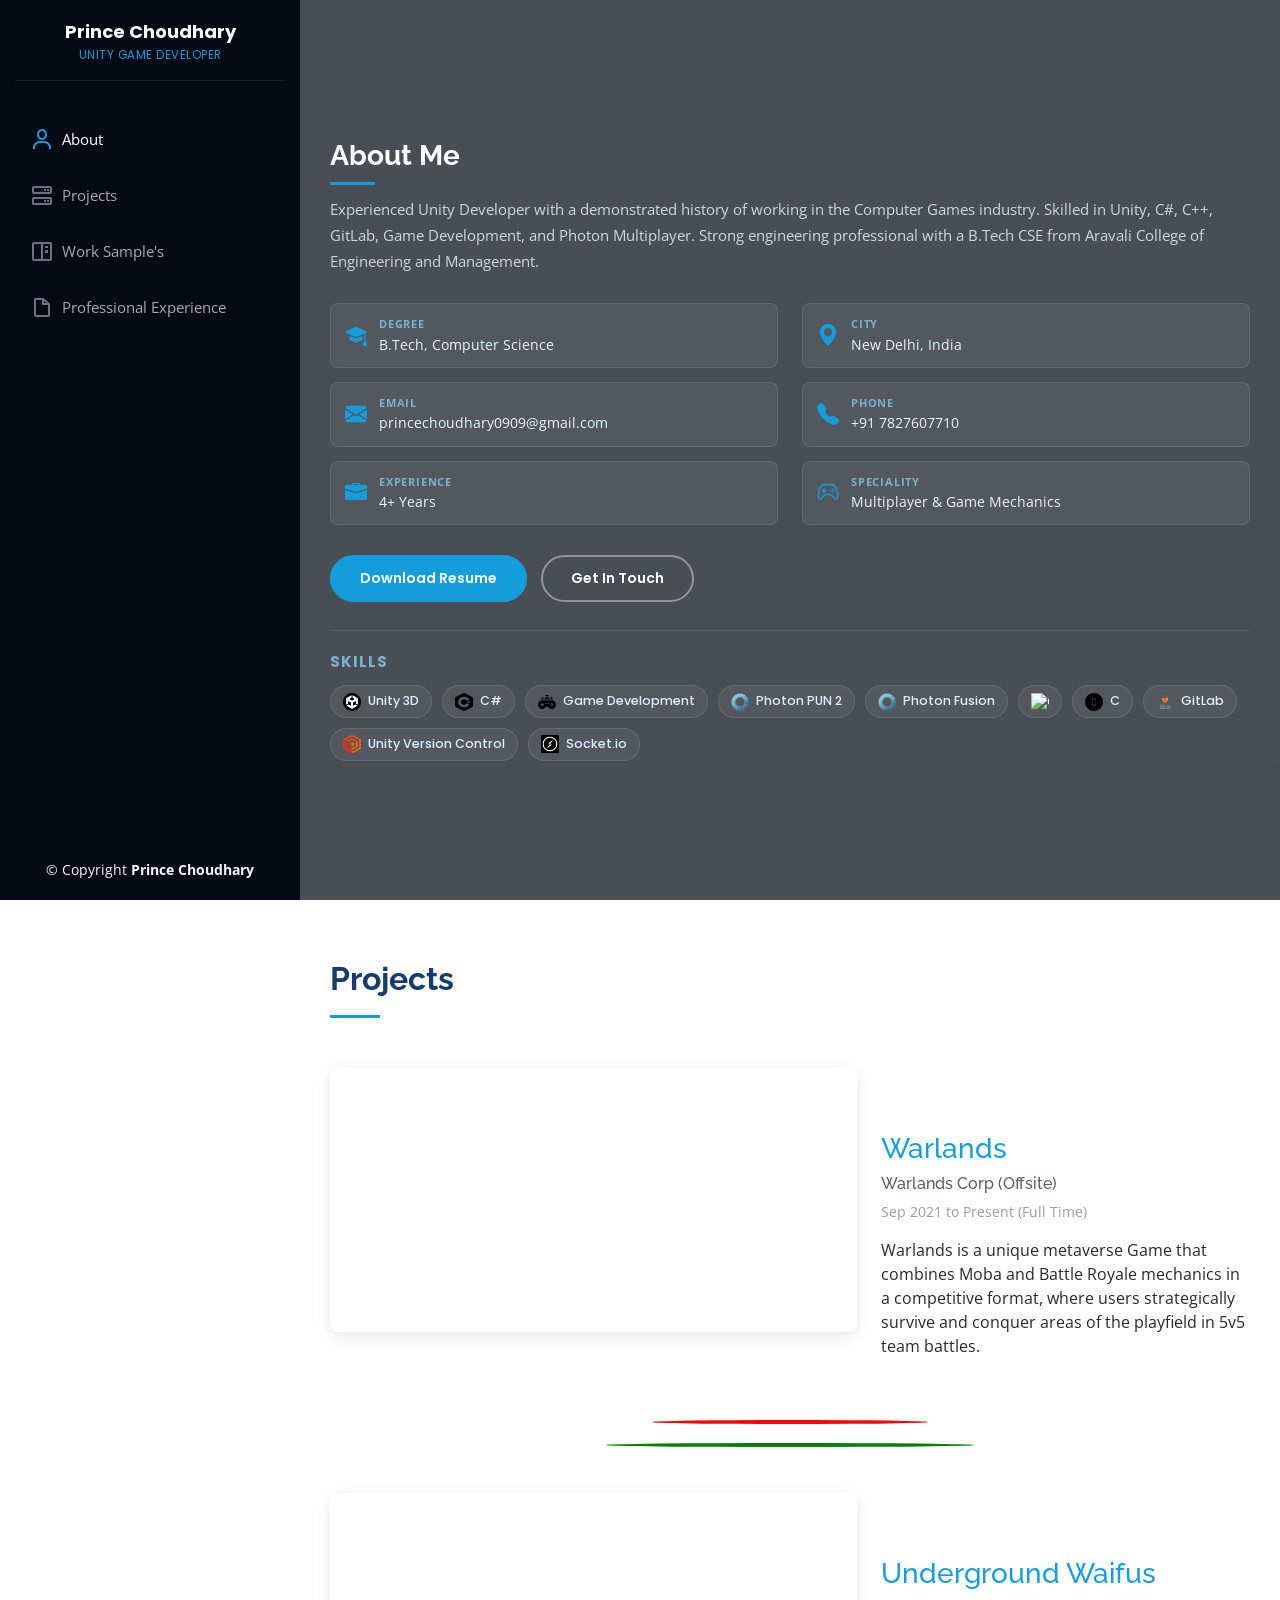
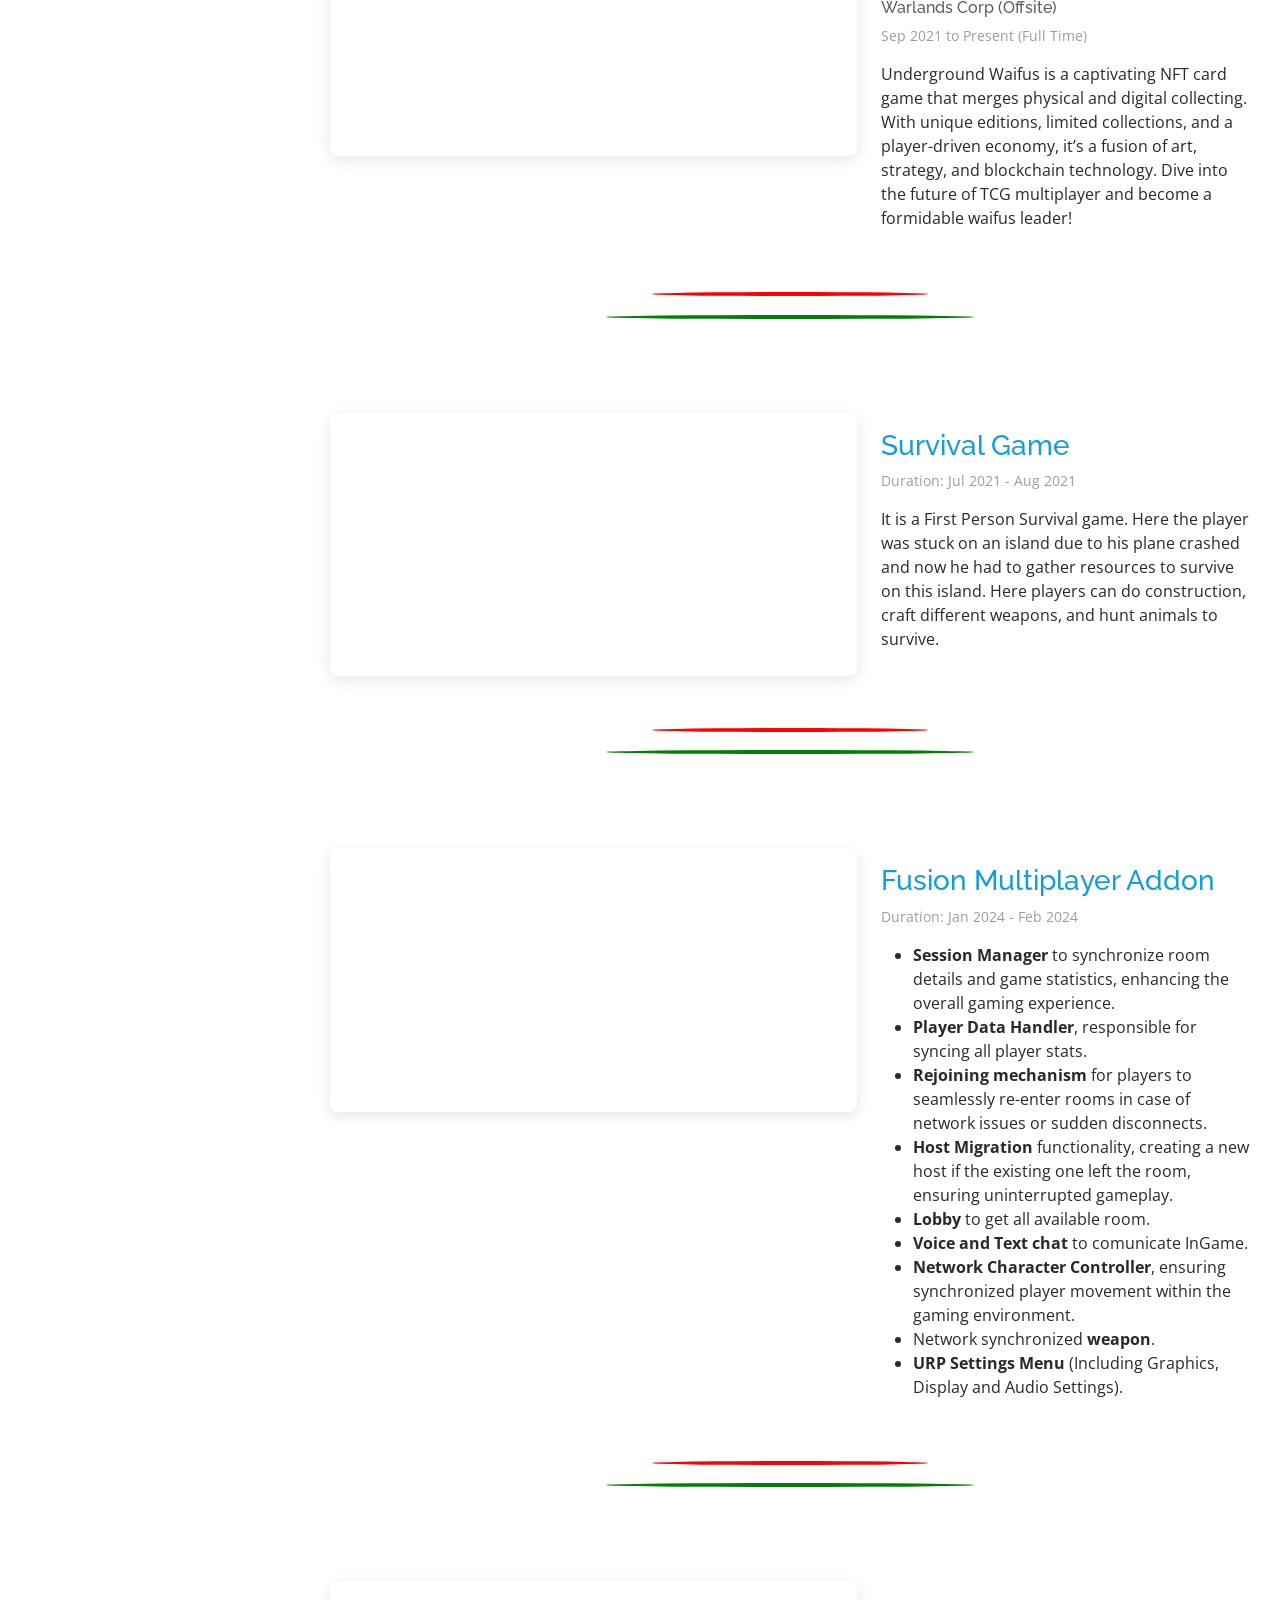
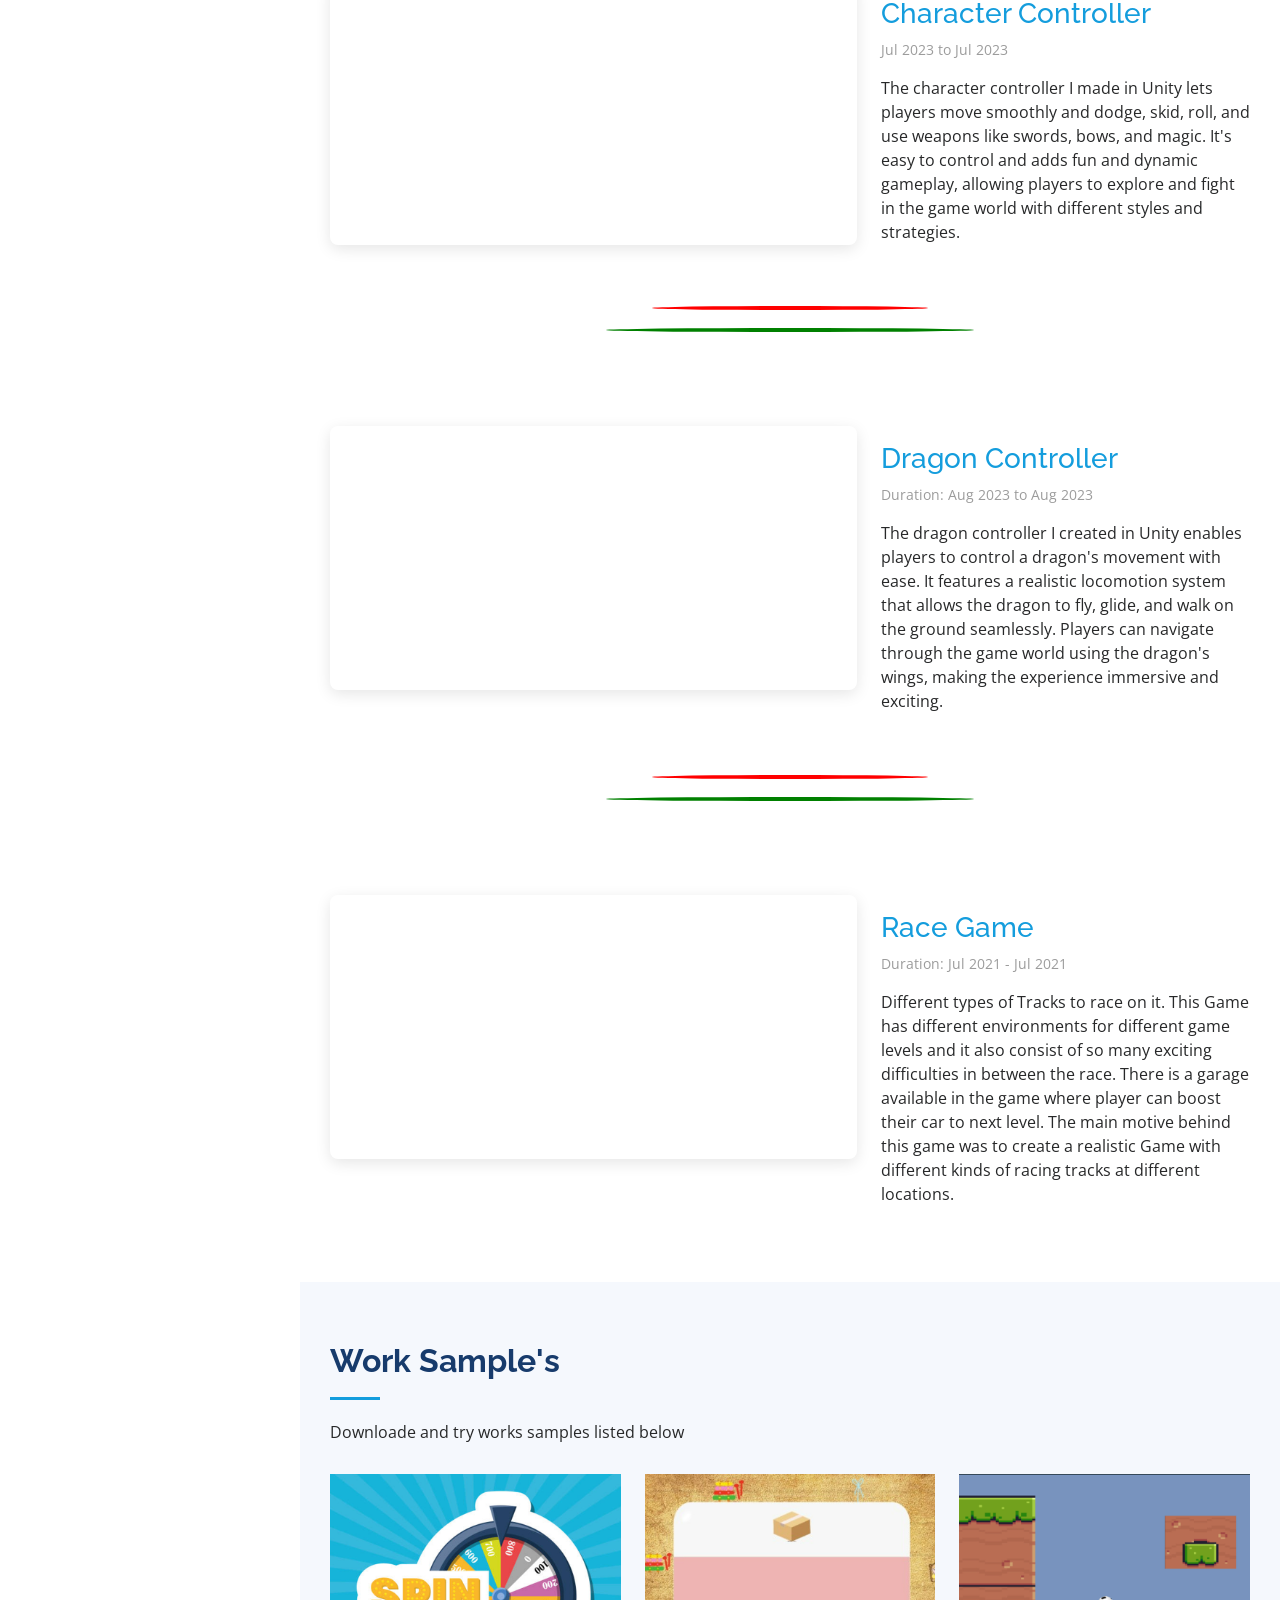
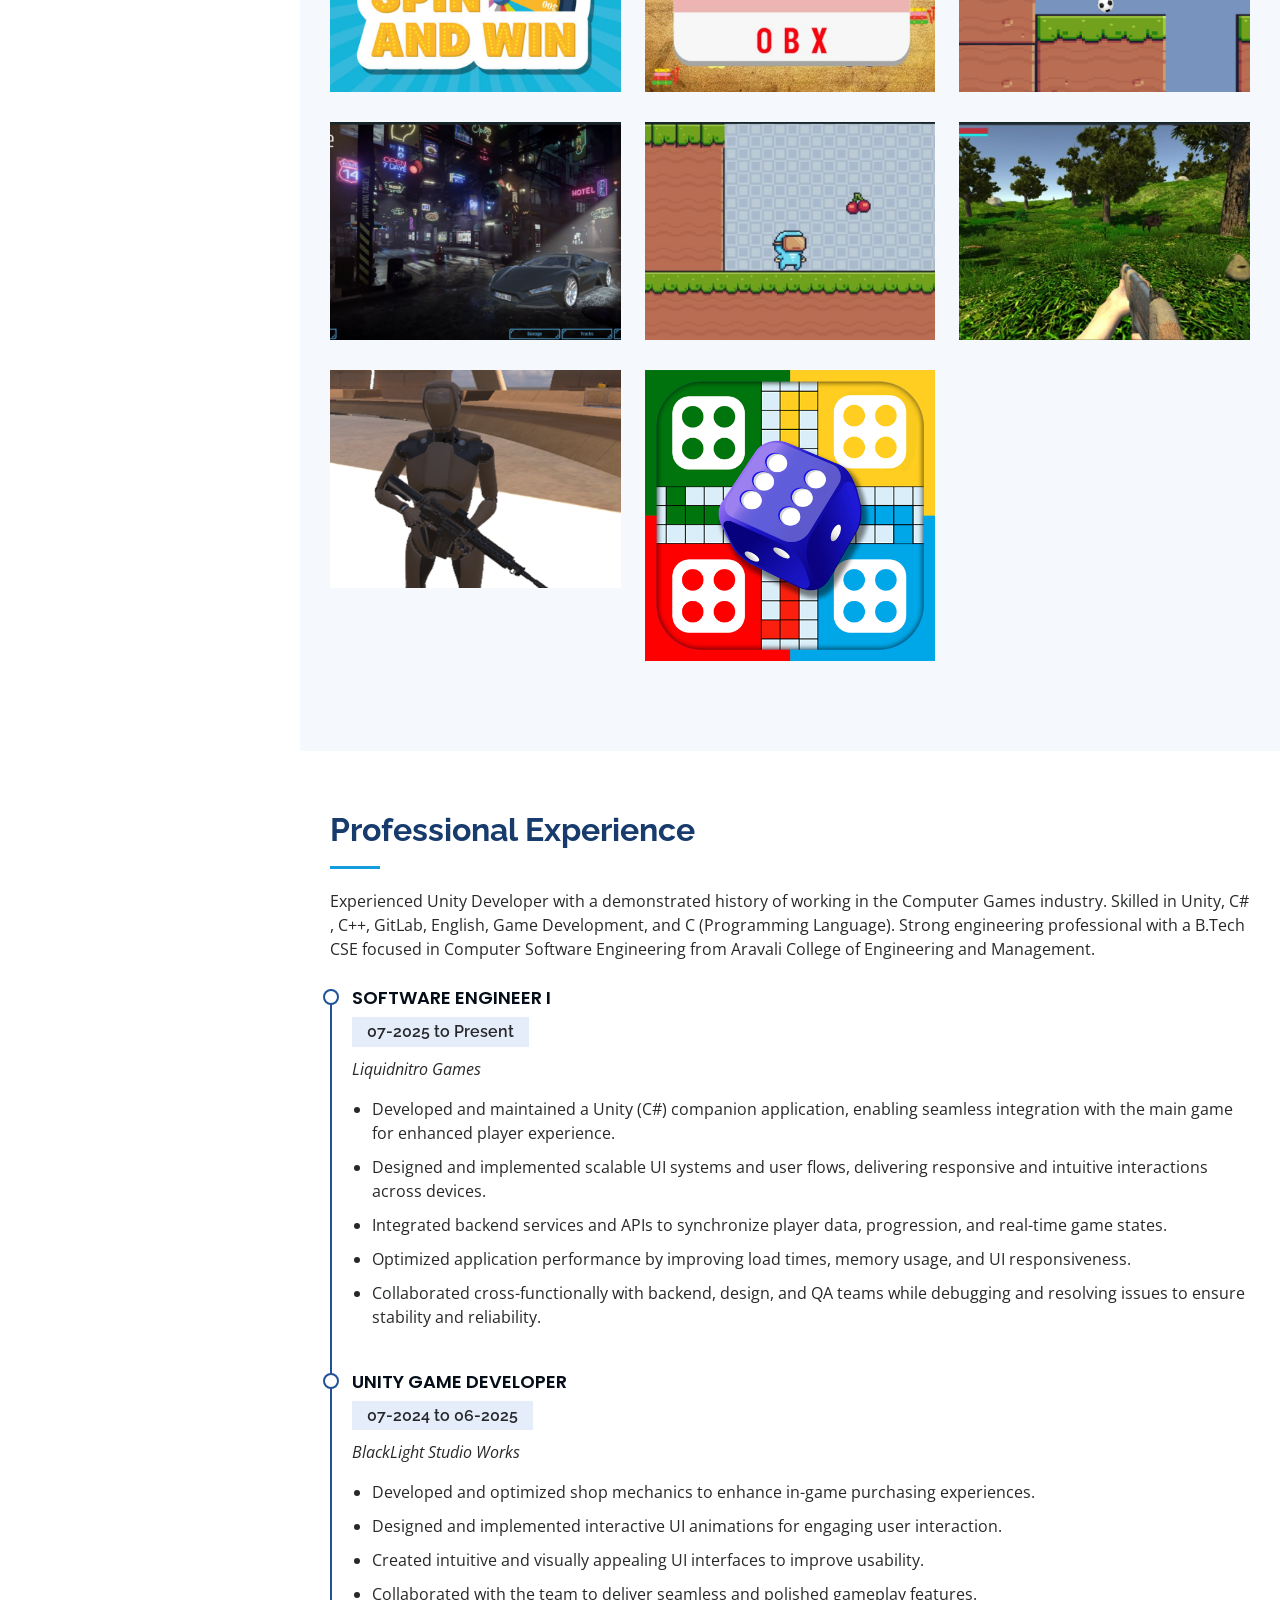
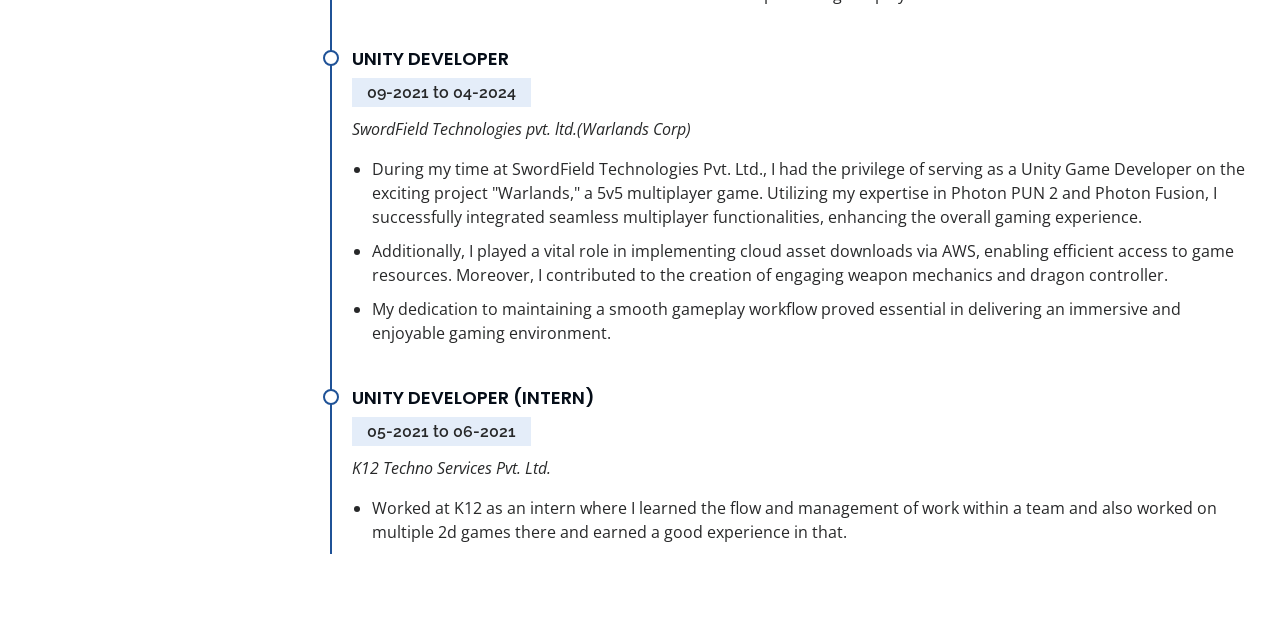
==== commit 80949667: "Updated Experience" ====
--- a/index.html
+++ b/index.html
@@ -67,12 +67,11 @@
       <nav id="navbar" class="nav-menu navbar">
         <ul>
           <li><a href="#hero" class="nav-link scrollto active"><i class="bx bx-user"></i> <span>About</span></a></li>
-          <li><a href="#resume" class="nav-link scrollto"><i class="bx bx-file-blank"></i> <span>Professional
-                Experience</span></a></li>
           <li><a href="#Projects" class="nav-link scrollto"><i class="bx bx-server"></i> <span>Projects</span></a></li>
           <li><a href="#Work-Sample" class="nav-link scrollto"><i class="bx bx-book-content"></i> <span>Work
                 Sample's</span></a></li>
-          <li><a href="#contact" class="nav-link scrollto"><i class="bx bx-envelope"></i> <span>Contact</span></a></li>
+          <li><a href="#resume" class="nav-link scrollto"><i class="bx bx-file-blank"></i> <span>Professional
+                Experience</span></a></li>
         </ul>
       </nav><!-- .nav-menu -->
     </div>
@@ -189,76 +188,6 @@
   </section><!-- End Hero / About -->
 
   <main id="main">
-
-    <!-- About section merged into Hero above -->
-
-    <!-- Skills section merged into Hero above -->
-
-    <!-- ===================================== -->
-    <!-- 3. EXPERIENCE & RESUME COMPONENT      -->
-    <!-- ===================================== -->
-    <section id="resume" class="resume">
-      <div class="container">
-
-        <div class="section-title">
-          <h2>Professional Experience</h2>
-          <p>Experienced Unity Developer with a demonstrated history of working in the Computer Games industry.
-            Skilled in Unity, C# , C++, GitLab, English, Game Development, and C (Programming Language). Strong
-            engineering professional with a B.Tech CSE focused in Computer Software Engineering from Aravali
-            College of Engineering and Management.</p>
-        </div>
-
-        <div class="row">
-          <div class="col-lg-6" data-aos="fade-up" data-aos-delay="100">
-            <div class="resume-item">
-              <h4>Unity Developer (Intern)</h4>
-              <h5>05-2021 to 06-2021</h5>
-              <p><em>K12 Techno Services Pvt. Ltd. </em></p>
-              <ul>
-                <li><span>Worked at K12 as an intern where I learned the flow and management of work within a team and
-                    also worked on multiple 2d games there and earned a good experience in that.</span> </li>
-              </ul>
-            </div>
-            <div class="resume-item">
-              <h4>Unity Developer</h4>
-              <h5>09-2021 to 04-2024</h5>
-              <p><em>SwordField Technologies pvt. ltd.(Warlands Corp)</em></p>
-              <ul>
-                <li>During my time at SwordField Technologies Pvt. Ltd., I had the privilege of serving as a Unity Game
-                  Developer on the exciting project "Warlands," a 5v5 multiplayer game. Utilizing my expertise in Photon
-                  PUN 2 and Photon Fusion, I successfully integrated seamless multiplayer functionalities, enhancing the
-                  overall gaming experience.</li>
-                <li>Additionally, I played a vital role in implementing cloud asset downloads via AWS, enabling
-                  efficient access to game resources. Moreover, I contributed to the creation of engaging weapon
-                  mechanics and dragon controller.</li>
-                <li>My dedication to maintaining a smooth gameplay workflow proved essential in delivering an immersive
-                  and enjoyable gaming environment.</li>
-              </ul>
-            </div>
-            <div class="resume-item">
-              <h4>Unity Game Developer</h4>
-              <h5>07-2024 to Present</h5>
-              <p><em>BlackLight Studio Works</em></p>
-              <ul>
-                <li>Developed and optimized shop mechanics to enhance in-game purchasing experiences.</li>
-                <li>Designed and implemented interactive UI animations for engaging user interaction.</li>
-                <li>Created intuitive and visually appealing UI interfaces to improve usability.</li>
-                <li>Collaborated with the team to deliver seamless and polished gameplay features.</li>
-              </ul>
-            </div>
-          </div>
-        </div>
-      </div>
-      <div class="container mt-5">
-        <div class="row ">
-          <div class="col-lg-4 m-auto text-center">
-            <button class="btn btn-primary m-auto p-auto btn-lg"><a
-                href="https://drive.google.com/file/d/1HJXWTLUyO_TaIpBf6FFOXrzIjMnaNzCq/view?usp=sharing"
-                target="_blank" style="color: white;">Resume</a></button>
-          </div>
-        </div>
-      </div>
-    </section><!-- End Resume Section -->
 
     <!-- ===================================== -->
     <!-- 4. PROJECTS / VIDEO SHOWCASE COMPONENT-->
@@ -566,77 +495,82 @@
     </section><!-- End Portfolio Section -->
 
     <!-- ===================================== -->
-    <!-- 6. CONTACT FORM COMPONENT             -->
+    <!-- 3. EXPERIENCE & RESUME COMPONENT      -->
     <!-- ===================================== -->
-    <section id="contact" class="contact">
+    <section id="resume" class="resume">
       <div class="container">
 
         <div class="section-title">
-          <h2>Contact</h2>
-        </div>
-
-        <div class="row" data-aos="fade-in">
-
-          <div class="col-lg-5 d-flex align-items-stretch">
-            <div class="info">
-              <div class="address">
-                <i class="bi bi-geo-alt"></i>
-                <h4>Location:</h4>
-                <p>Delhi, India</p>
-              </div>
-
-              <div class="email">
-                <i class="bi bi-envelope"></i>
-                <h4>Email:</h4>
-                <p>princechoudhary0909@gmail.com</p>
-              </div>
-
-              <div class="phone">
-                <i class="bi bi-phone"></i>
-                <h4>Call:</h4>
-                <p>+91 7827607710</p>
-              </div>
-              <iframe
-                src="https://www.google.com/maps/embed?pb=!1m18!1m12!1m3!1d224345.89797036335!2d77.04417242604605!3d28.52755440901783!2m3!1f0!2f0!3f0!3m2!1i1024!2i768!4f13.1!3m3!1m2!1s0x390cfd5b347eb62d%3A0x52c2b7494e204dce!2sNew%20Delhi%2C%20Delhi!5e0!3m2!1sen!2sin!4v1693148097615!5m2!1sen!2sin"
-                width="100%" height="290px" style="border:0;" allowfullscreen="" loading="lazy"
-                referrerpolicy="no-referrer-when-downgrade"></iframe>
-            </div>
-
-          </div>
-
-          <div class="col-lg-7 mt-5 mt-lg-0 d-flex align-items-stretch">
-            <div class="Email_send info">
-              <form action="https://formspree.io/f/xdordlkv" method="POST">
-                <div class="row">
-                  <div class="form-group col-md-6">
-                    <label for="name">Your Name</label>
-                    <input type="text" name="name" class="form-control" id="name" autocomplete="off" required>
-                  </div>
-                  <div class="form-group col-md-6">
-                    <label for="name">Your Email</label>
-                    <input type="email" class="form-control" name="email" id="email" autocomplete="off" required>
-                  </div>
-                </div>
-                <div class="form-group">
-                  <label for="name">Phone No</label>
-                  <input type="text" class="form-control" name="Phone" id="phone" autocomplete="off" required>
-                </div>
-                <div class="form-group">
-                  <label for="name">Message</label>
-                  <textarea class="form-control" name="message" id="message" rows="10" autocomplete="off"
-                    required></textarea>
-                </div>
-                <div class="text-center my-3">
-                  <button class="btn btn-primary" type="submit">Send Message</button>
-                </div>
-              </form>
-            </div>
-          </div>
-
-        </div>
-
-      </div>
-    </section><!-- End Contact Section -->
+          <h2>Professional Experience</h2>
+          <p>Experienced Unity Developer with a demonstrated history of working in the Computer Games industry.
+            Skilled in Unity, C# , C++, GitLab, English, Game Development, and C (Programming Language). Strong
+            engineering professional with a B.Tech CSE focused in Computer Software Engineering from Aravali
+            College of Engineering and Management.</p>
+        </div>
+
+        <div class="row">
+          <div class="col-lg-12" data-aos="fade-up" data-aos-delay="100">
+
+            <div class="resume-item">
+              <h4>Software Engineer I</h4>
+              <h5>07-2025 to Present</h5>
+              <p><em>Liquidnitro Games</em></p>
+              <ul>
+                <li>Developed and maintained a Unity (C#) companion application, enabling seamless integration with the
+                  main game for enhanced player experience.</li>
+                <li>Designed and implemented scalable UI systems and user flows, delivering responsive and intuitive
+                  interactions across devices.</li>
+                <li>Integrated backend services and APIs to synchronize player data, progression, and real-time game
+                  states.</li>
+                <li>Optimized application performance by improving load times, memory usage, and UI responsiveness.</li>
+                <li>Collaborated cross-functionally with backend, design, and QA teams while debugging and resolving
+                  issues to ensure stability and reliability.</li>
+              </ul>
+            </div>
+
+            <div class="resume-item">
+              <h4>Unity Game Developer</h4>
+              <h5>07-2024 to 06-2025</h5>
+              <p><em>BlackLight Studio Works</em></p>
+              <ul>
+                <li>Developed and optimized shop mechanics to enhance in-game purchasing experiences.</li>
+                <li>Designed and implemented interactive UI animations for engaging user interaction.</li>
+                <li>Created intuitive and visually appealing UI interfaces to improve usability.</li>
+                <li>Collaborated with the team to deliver seamless and polished gameplay features.</li>
+              </ul>
+            </div>
+
+            <div class="resume-item">
+              <h4>Unity Developer</h4>
+              <h5>09-2021 to 04-2024</h5>
+              <p><em>SwordField Technologies pvt. ltd.(Warlands Corp)</em></p>
+              <ul>
+                <li>During my time at SwordField Technologies Pvt. Ltd., I had the privilege of serving as a Unity Game
+                  Developer on the exciting project "Warlands," a 5v5 multiplayer game. Utilizing my expertise in Photon
+                  PUN 2 and Photon Fusion, I successfully integrated seamless multiplayer functionalities, enhancing the
+                  overall gaming experience.</li>
+                <li>Additionally, I played a vital role in implementing cloud asset downloads via AWS, enabling
+                  efficient access to game resources. Moreover, I contributed to the creation of engaging weapon
+                  mechanics and dragon controller.</li>
+                <li>My dedication to maintaining a smooth gameplay workflow proved essential in delivering an immersive
+                  and enjoyable gaming environment.</li>
+              </ul>
+            </div>
+
+            <div class="resume-item">
+              <h4>Unity Developer (Intern)</h4>
+              <h5>05-2021 to 06-2021</h5>
+              <p><em>K12 Techno Services Pvt. Ltd. </em></p>
+              <ul>
+                <li><span>Worked at K12 as an intern where I learned the flow and management of work within a team and
+                    also worked on multiple 2d games there and earned a good experience in that.</span> </li>
+              </ul>
+            </div>
+
+          </div>
+        </div>
+      </div>
+    </section><!-- End Resume Section -->
 
   </main><!-- End #main -->
 
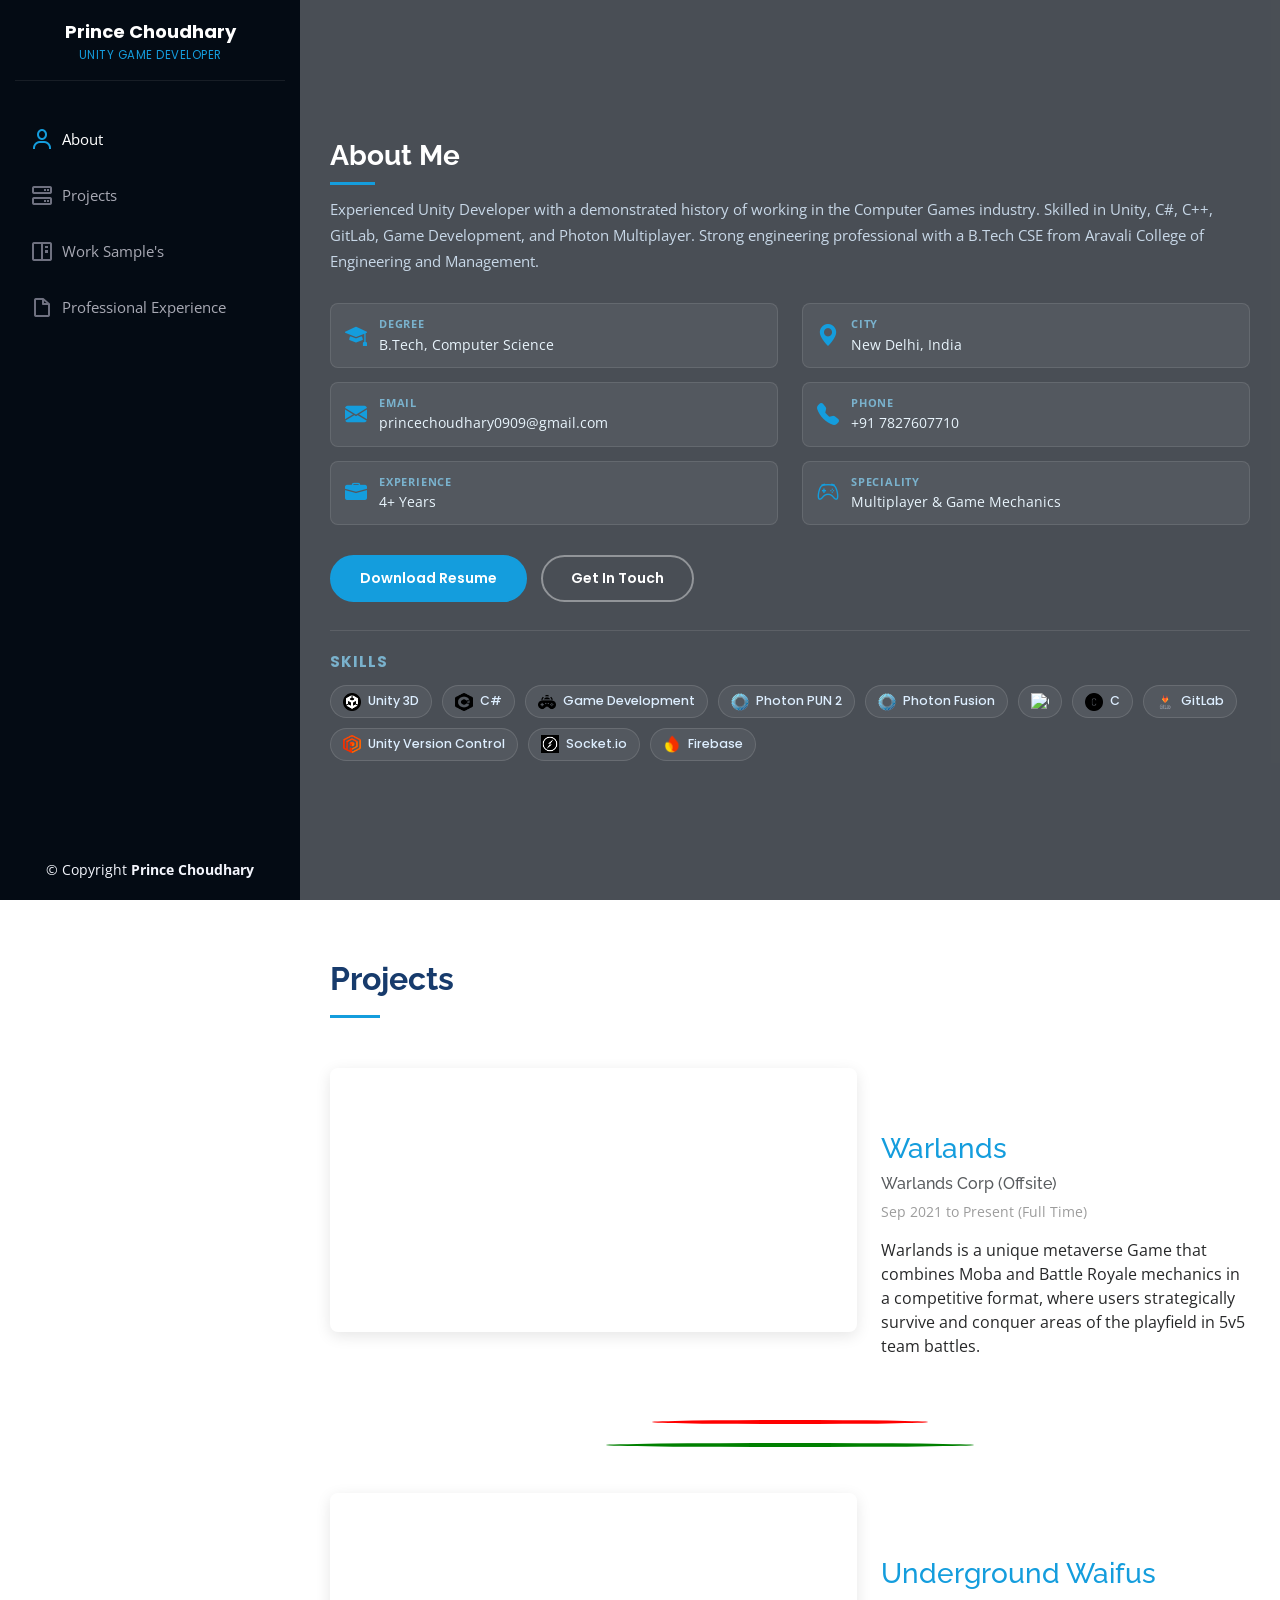
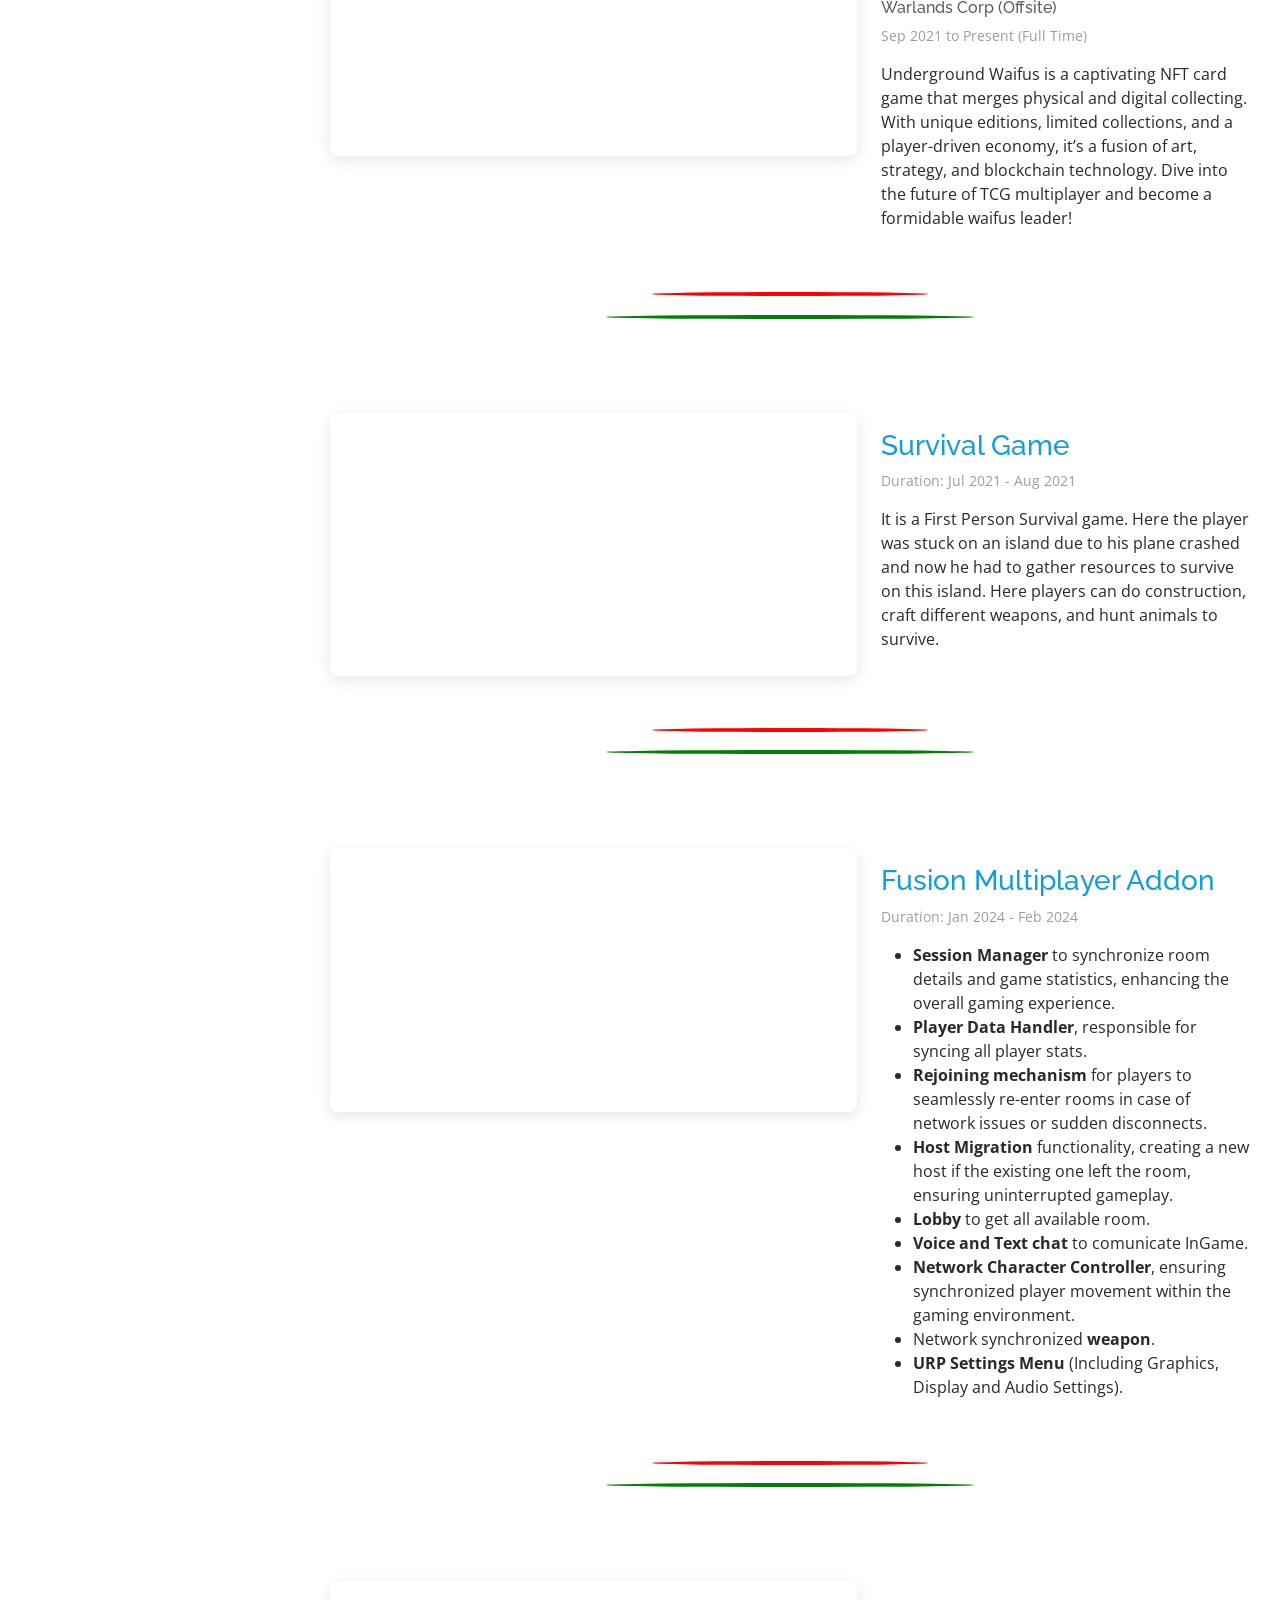
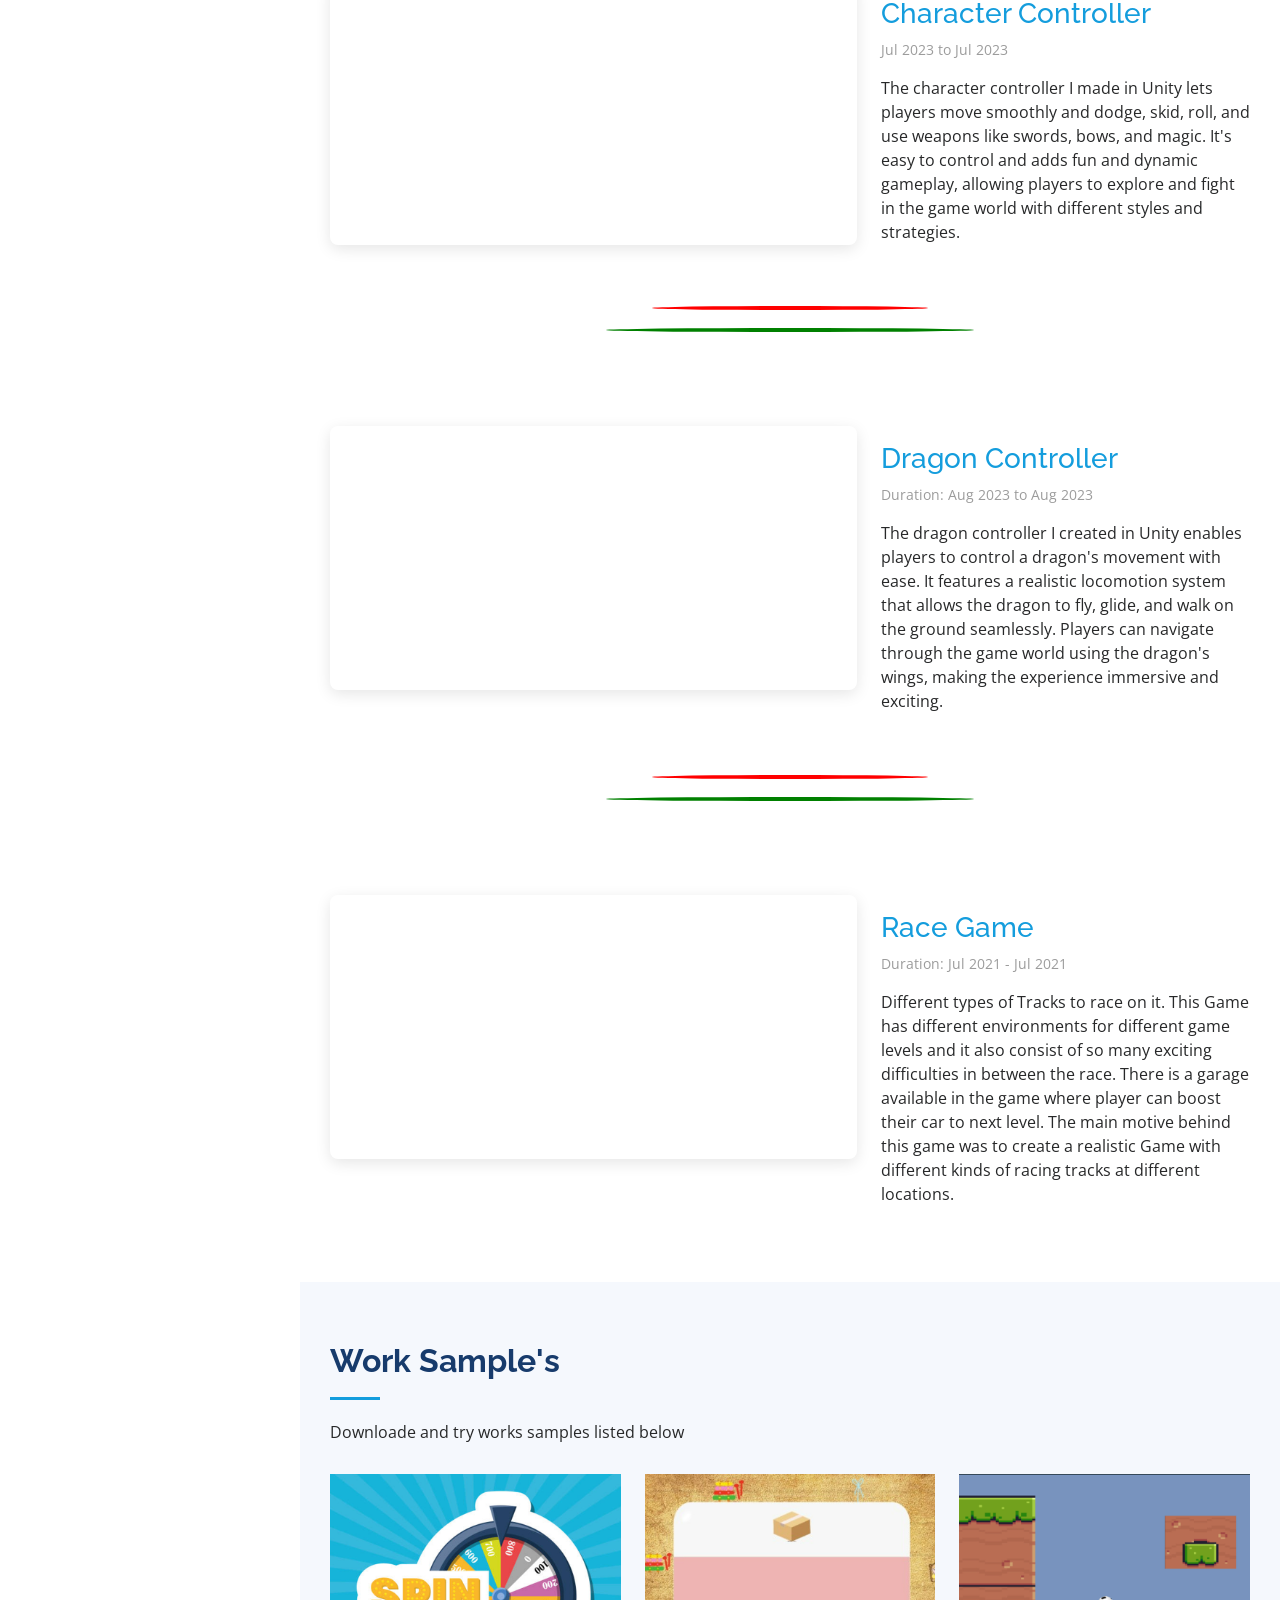
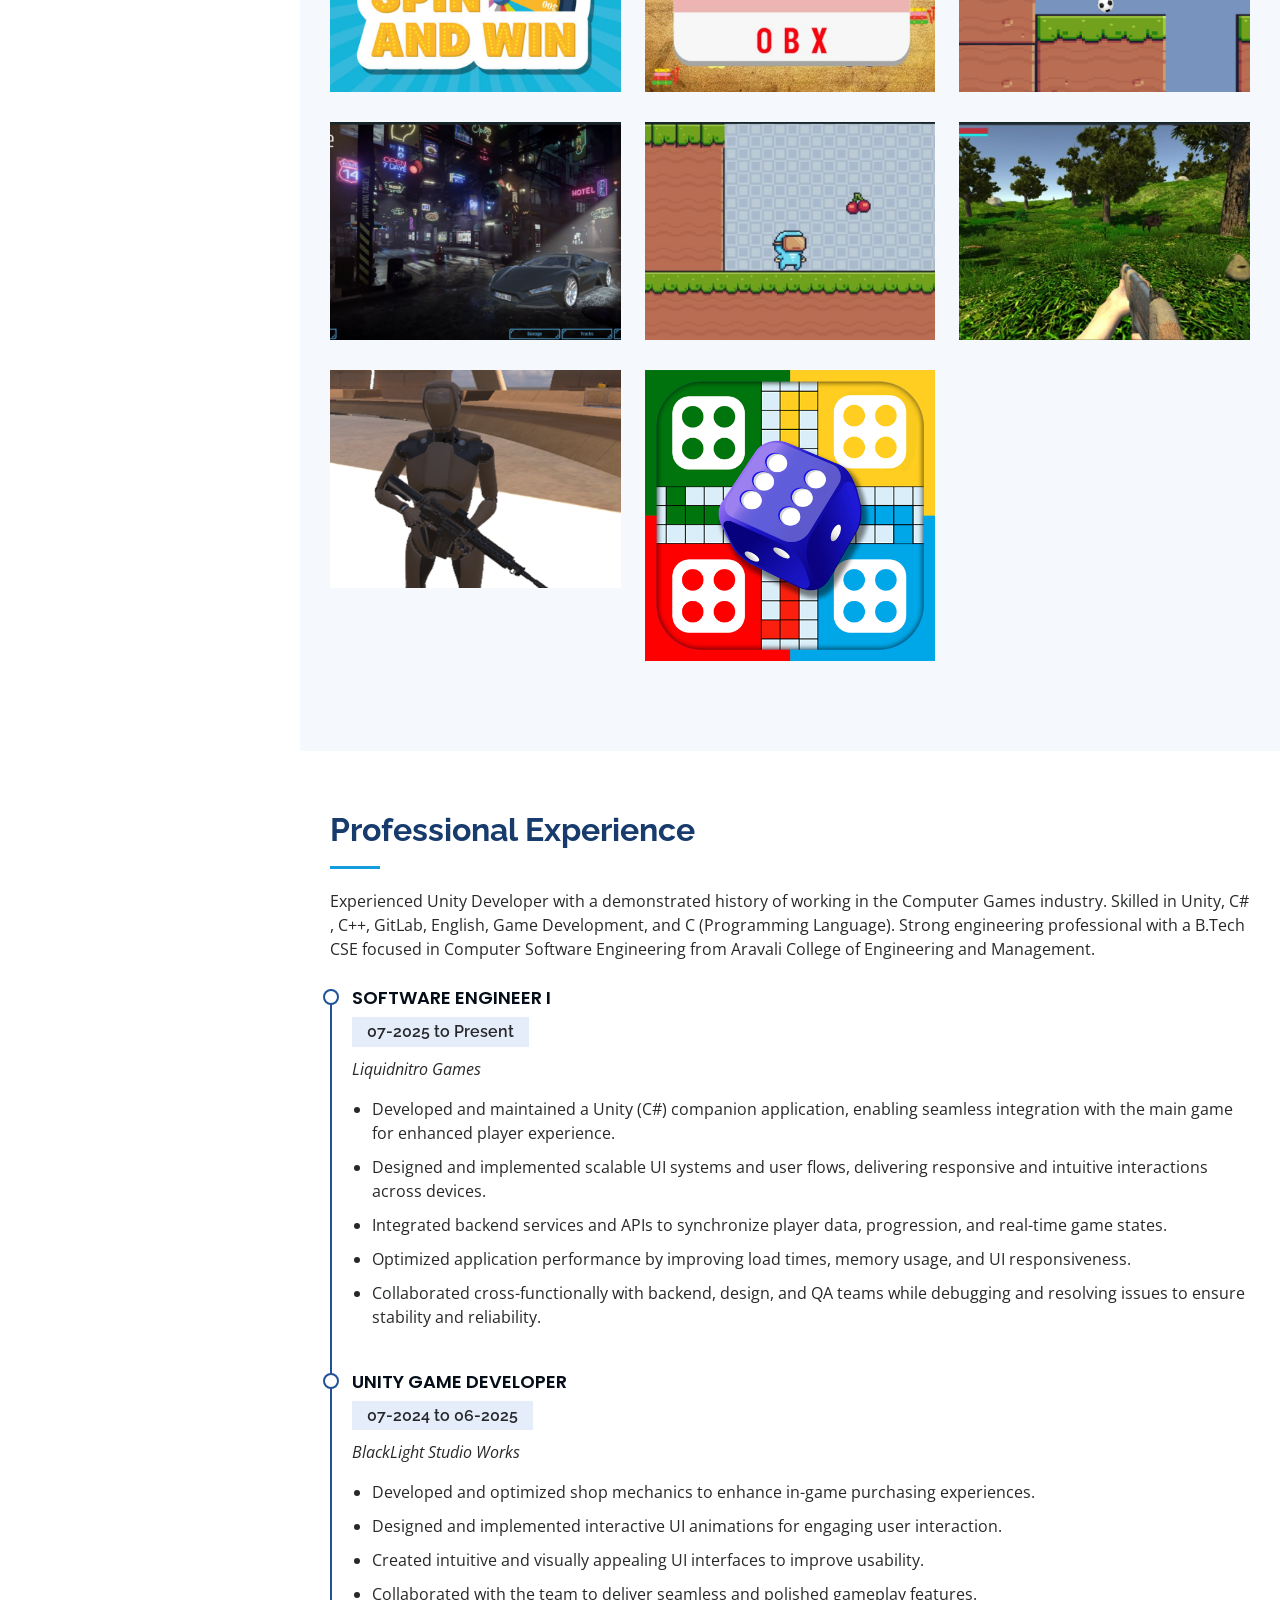
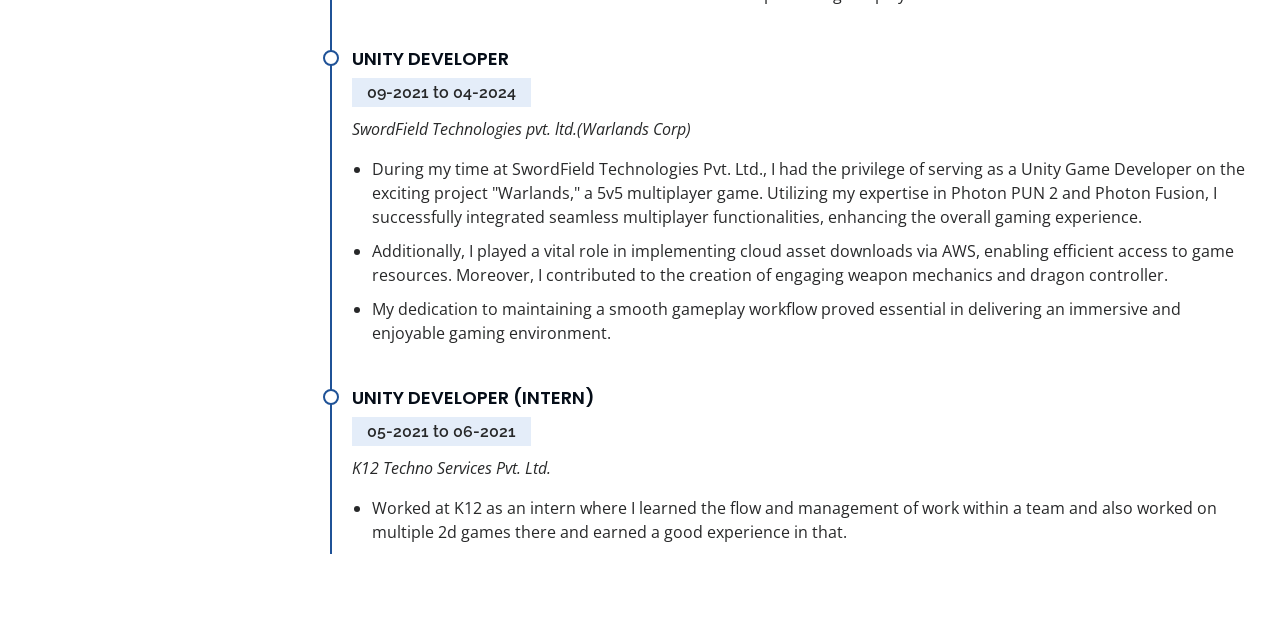
==== commit 21569895: "Project link updated" ====
--- a/index.html
+++ b/index.html
@@ -180,6 +180,7 @@
             <span class="skill-tag"><img src="assets/img/Skills_Icon/unity_plastic.png" alt="Unity VCS"> Unity Version
               Control</span>
             <span class="skill-tag"><img src="assets/img/Skills_Icon/Soket.io.png" alt="Socket.io"> Socket.io</span>
+            <span class="skill-tag"><img src="assets/img/Skills_Icon/Firebase.png" alt="Firebase"> Firebase</span>
           </div>
         </div>
       </div>
@@ -399,8 +400,8 @@
               <div class="portfolio-links">
                 <a href="assets/img/Game ss/Trivial Quiz(Replica).jpg" data-gallery="portfolioGallery"
                   class="portfolio-lightbox" title="Trivial Quiz(Replica)"><i class="bx bx-plus"></i></a>
-                <a href="https://drive.google.com/file/d/1YIQr3N7vvvjCJ9FQ2Ig1yfDhkX4Emb3U/view" target="_blank"
-                  title="More Details"><i class="bi bi-cloud-arrow-down"></i></a>
+                <a href="https://drive.google.com/file/d/10n85pIOAyfiiGTX6RwWadNga8y-V2BKQ/view?usp=sharing"
+                  target="_blank" title="More Details"><i class="bi bi-cloud-arrow-down"></i></a>
               </div>
             </div>
           </div>
@@ -459,8 +460,8 @@
               <div class="portfolio-links">
                 <a href="assets/img/Game ss/Lets Survive.jpg" data-gallery="portfolioGallery" class="portfolio-lightbox"
                   title="Let's Survive"><i class="bx bx-plus"></i></a>
-                <a href="https://drive.google.com/file/d/1c7vRLGxYGB2bZ0H6MxQq9ozFGcGab7NR/view" target="_blank"
-                  title="More Details"><i class="bi bi-cloud-arrow-down"></i></a>
+                <a href="https://play.unity.com/en/games/6edc0fec-5bc7-45b3-a1a6-5b8a2dc0dba1/webgl-builds"
+                  target="_blank" title="More Details"><i class="bi bi-cloud-arrow-down"></i></a>
               </div>
             </div>
           </div>
@@ -482,9 +483,9 @@
               <img src="assets/img/Game ss/Ludo SuperStar.png" class="img-fluid" alt="">
               <div class="portfolio-links">
                 <a href="assets/img/Game ss/Ludo SuperStar.png" data-gallery="portfolioGallery"
-                  class="portfolio-lightbox" title="Ludo SuperStar"><i class="bx bx-plus"></i></a>
-                <a href="https://play.google.com/store/apps/details?id=com.blacklightsw.ludo&hl=en_IN" target="_blank"
-                  title="More Details"><i class="bi bi-cloud-arrow-down"></i></a>
+                  class="portfolio-lightbox" title="Ludo"><i class="bx bx-plus"></i></a>
+                <a href="https://drive.google.com/file/d/1m8yu4dKvBd-Zp9gWEidtSsw8f30jie8R/view?usp=sharing"
+                  target="_blank" title="More Details"><i class="bi bi-cloud-arrow-down"></i></a>
               </div>
             </div>
           </div>
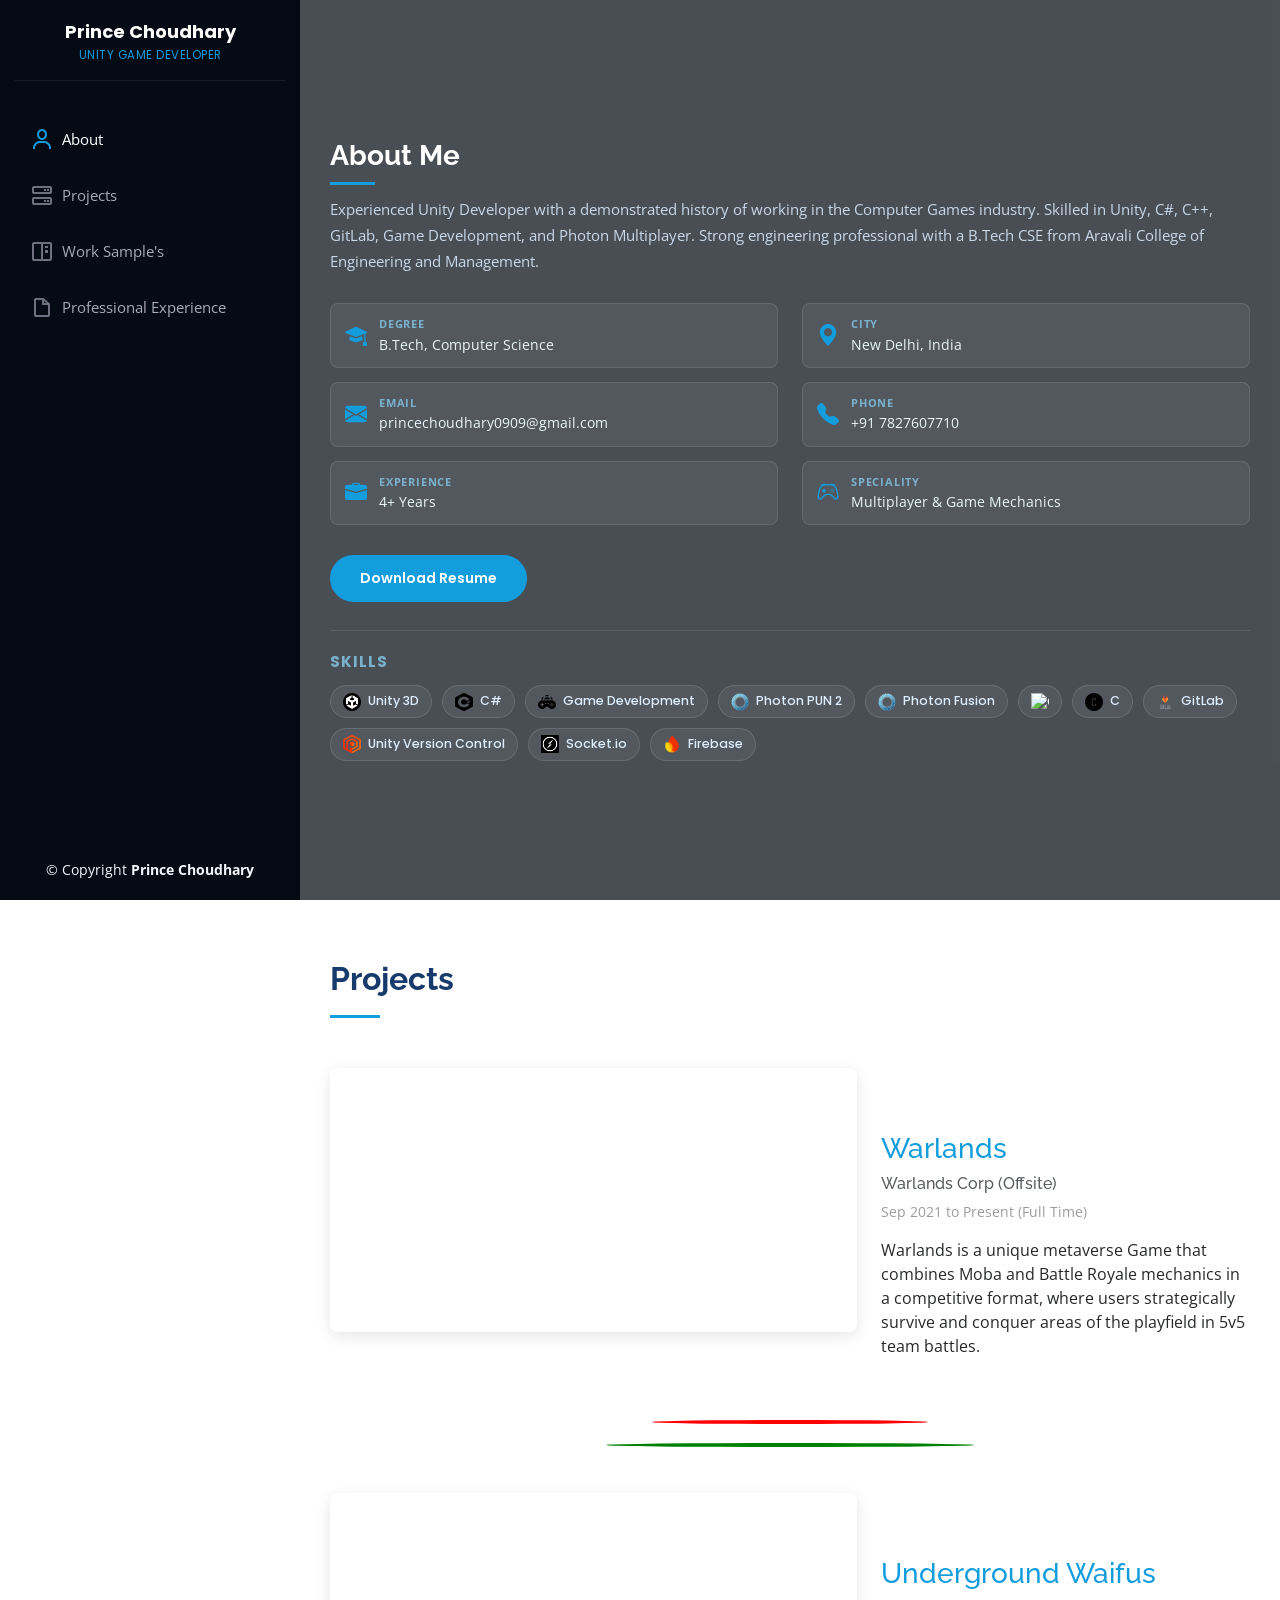
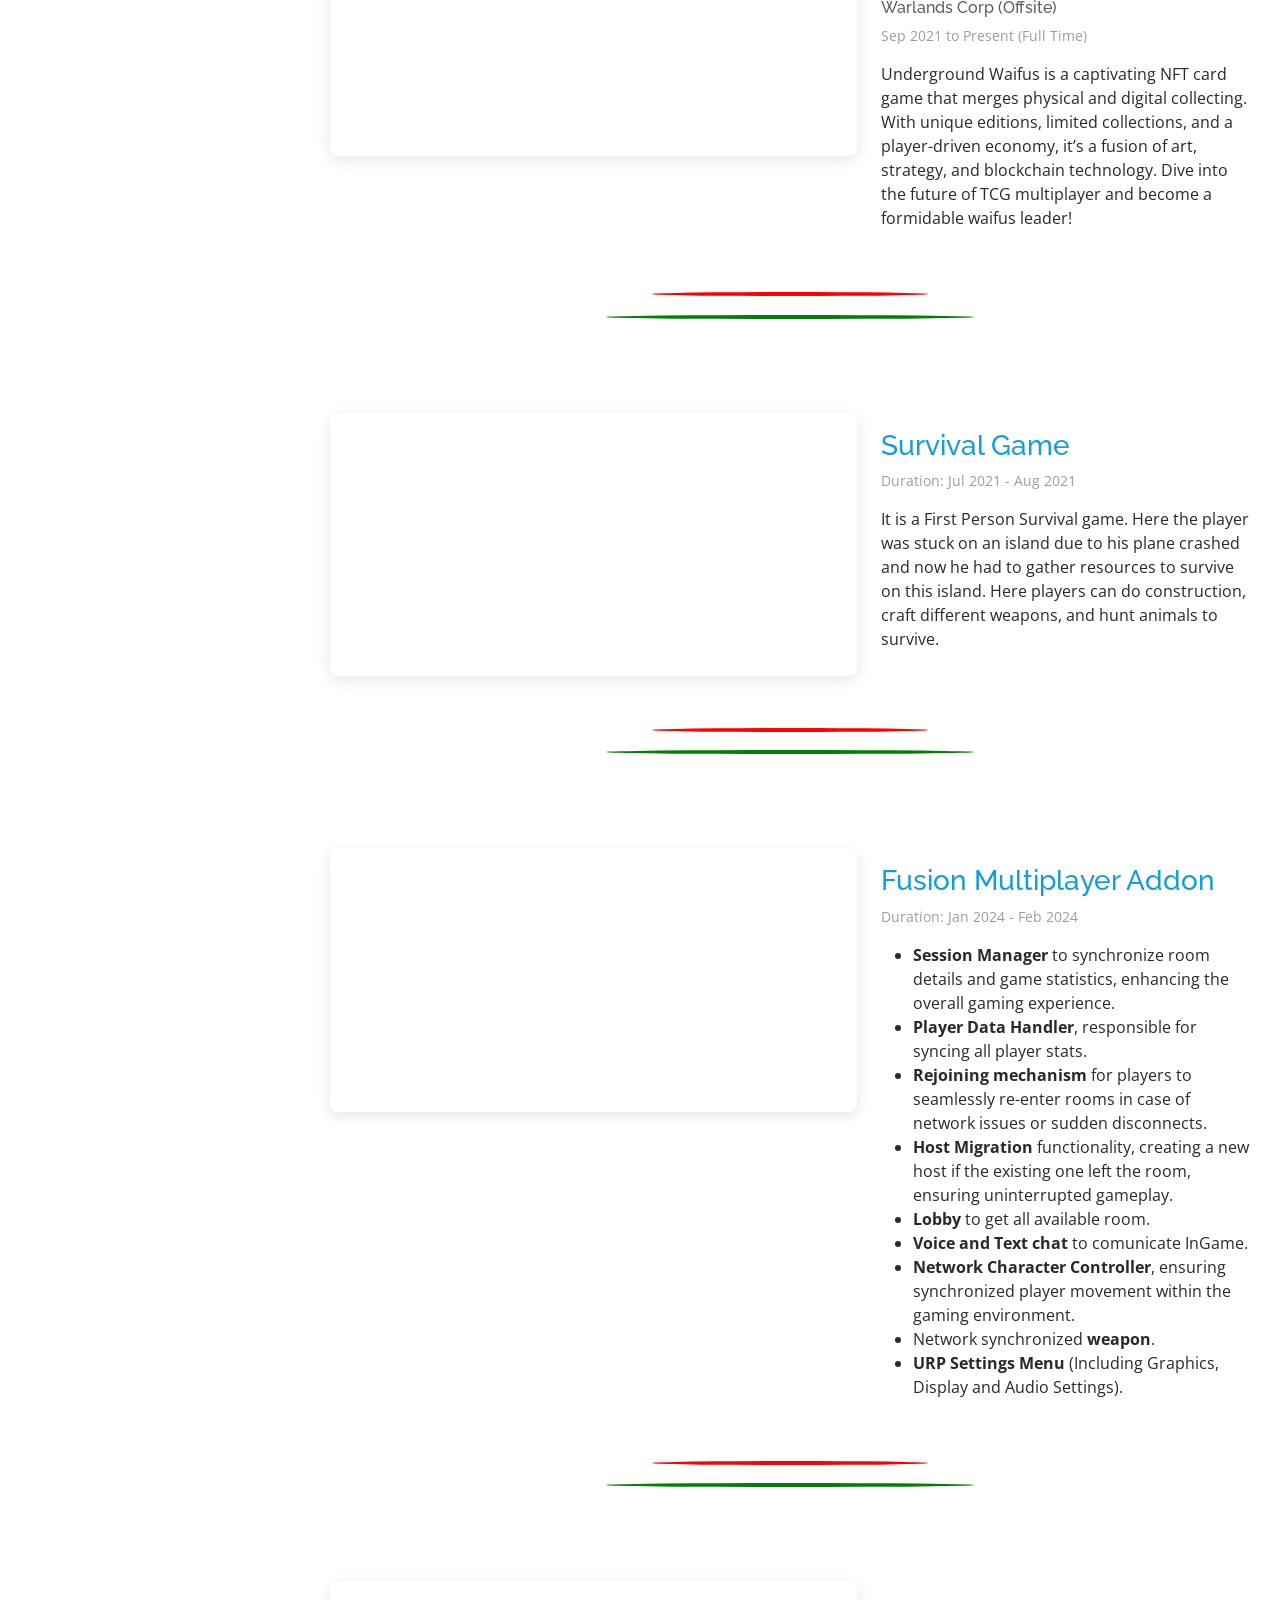
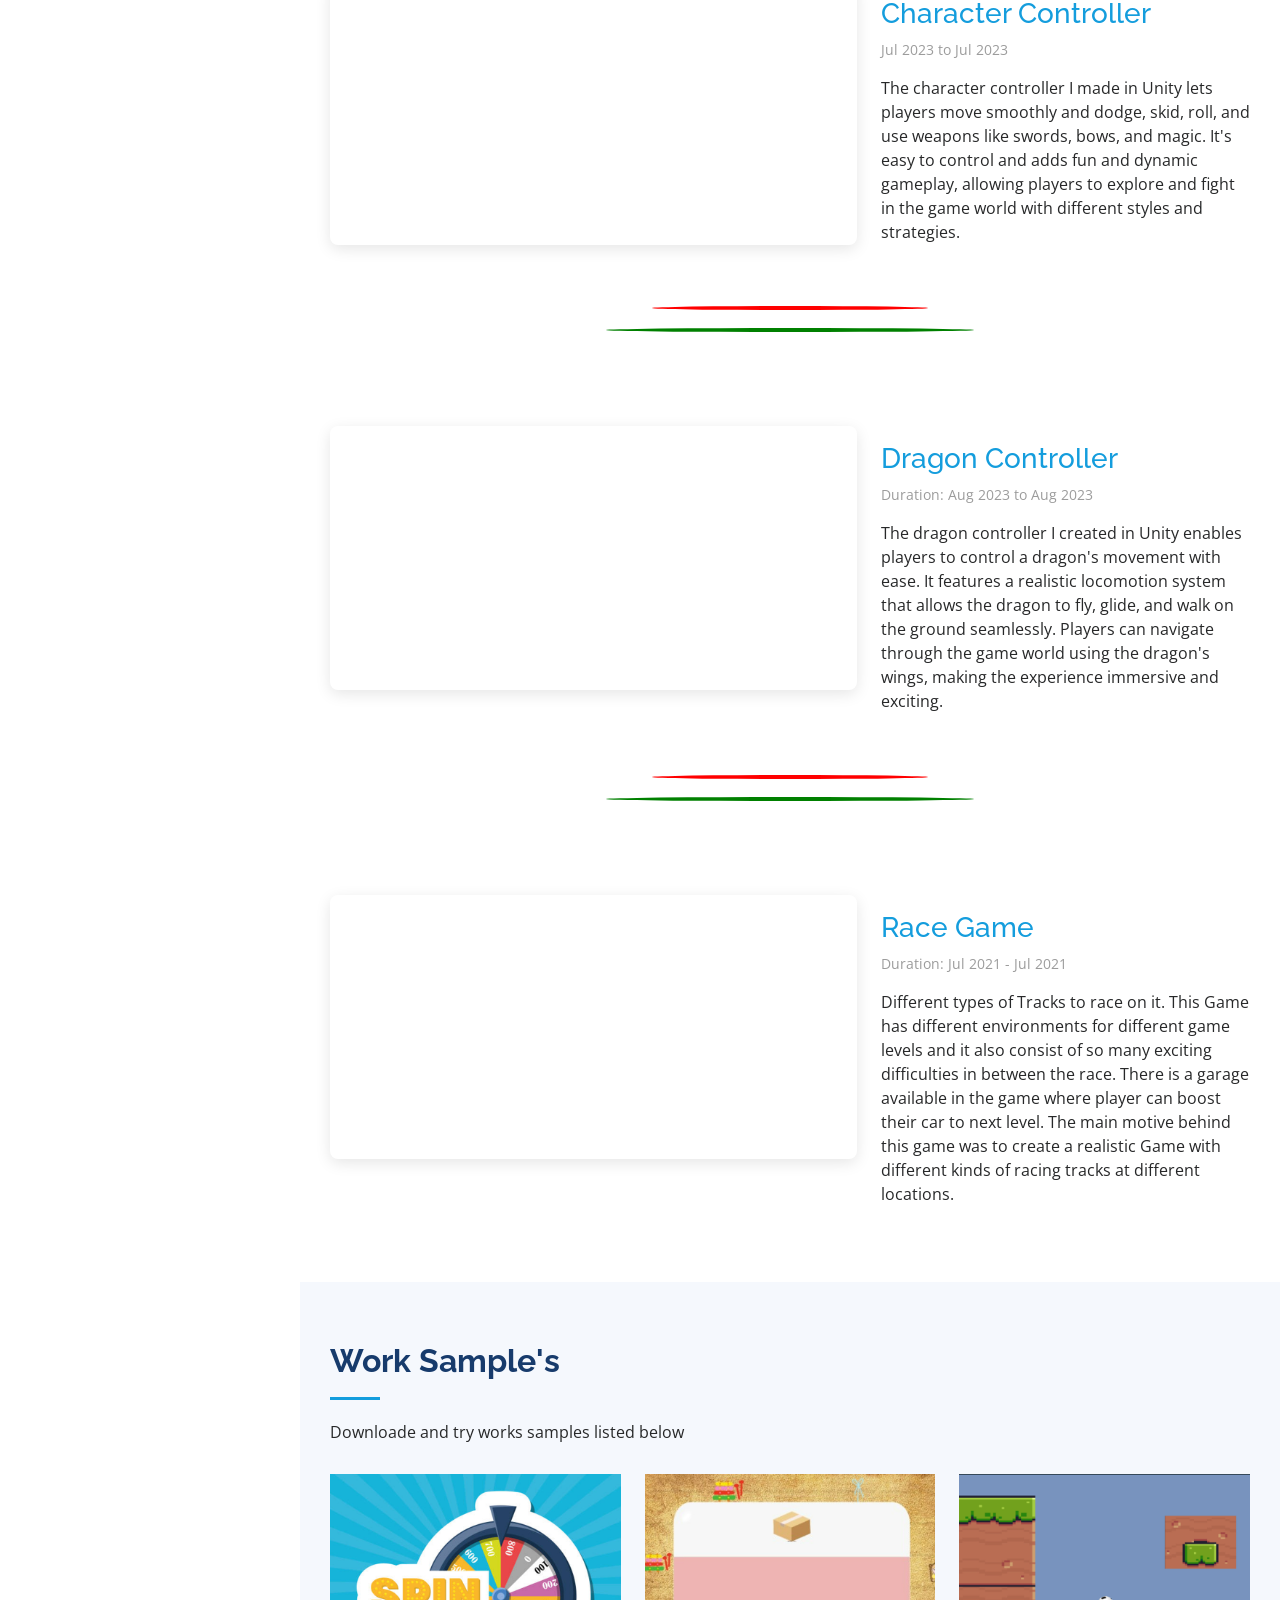
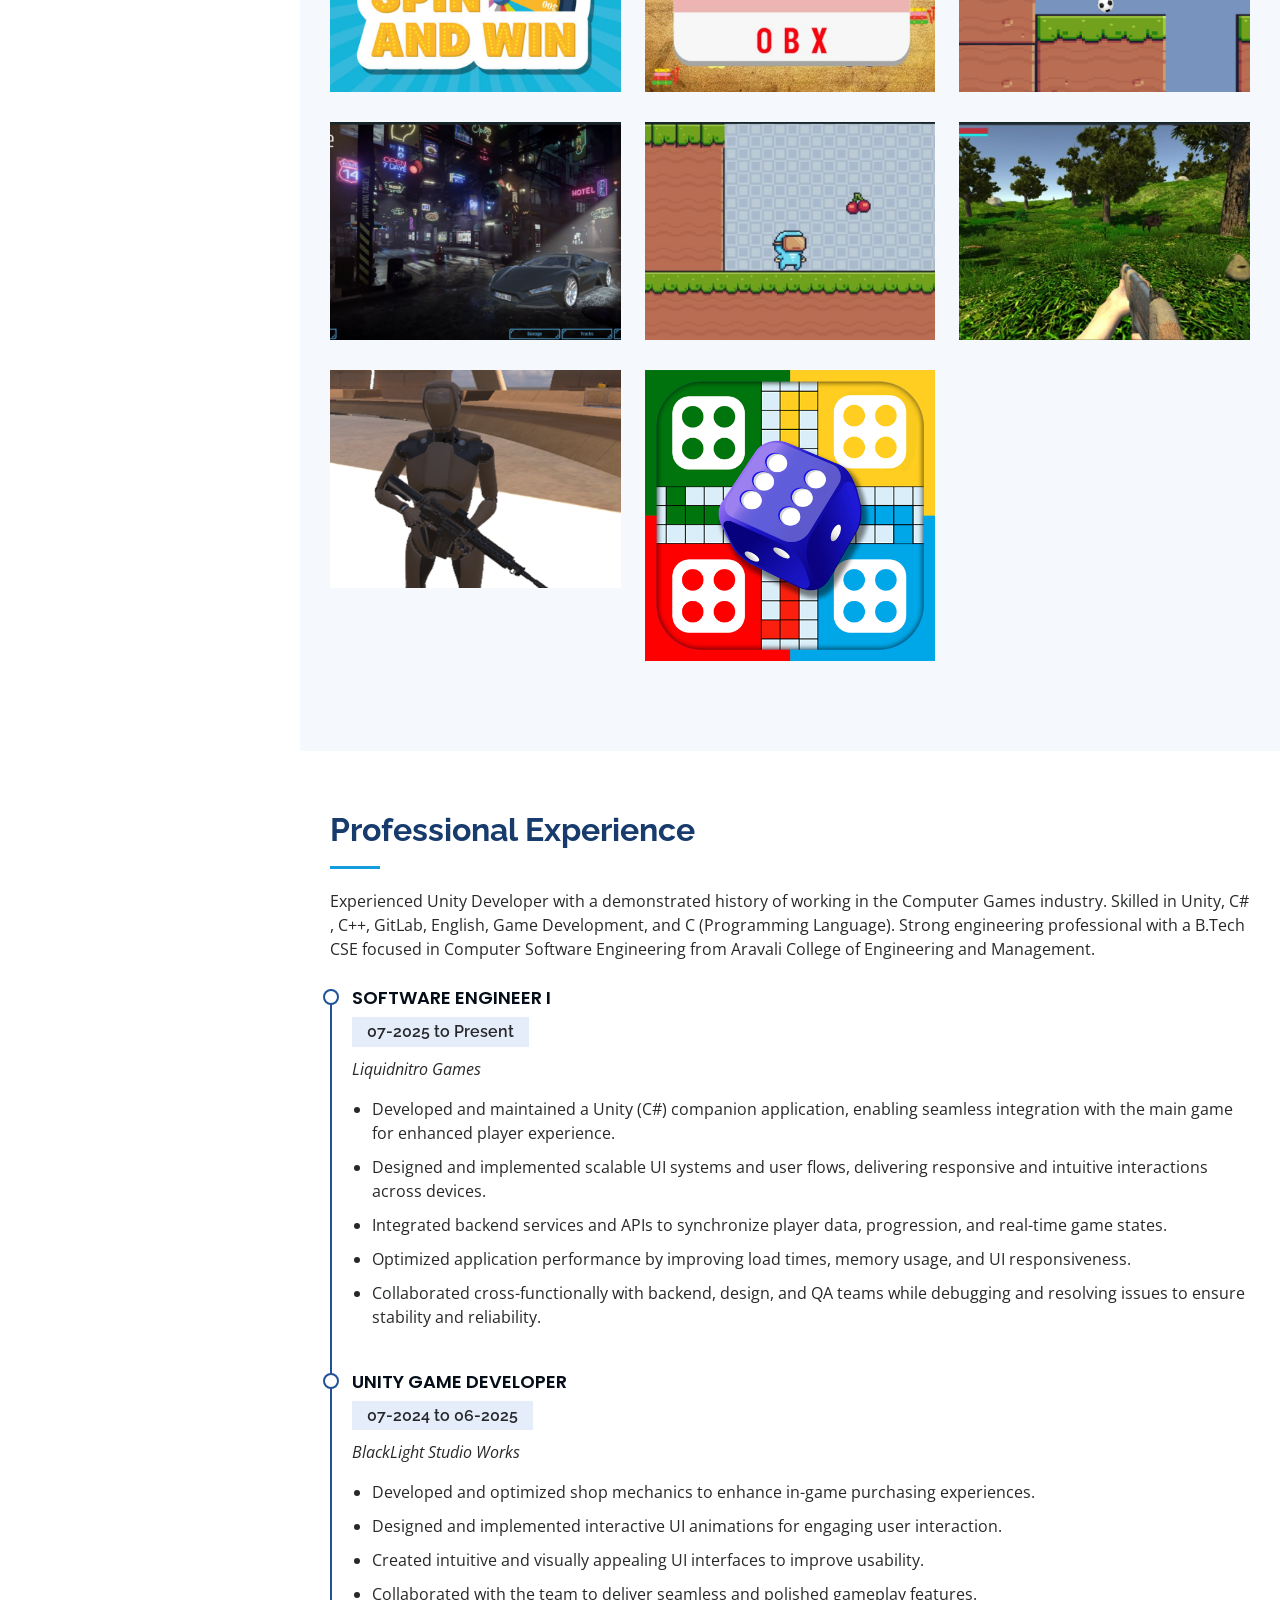
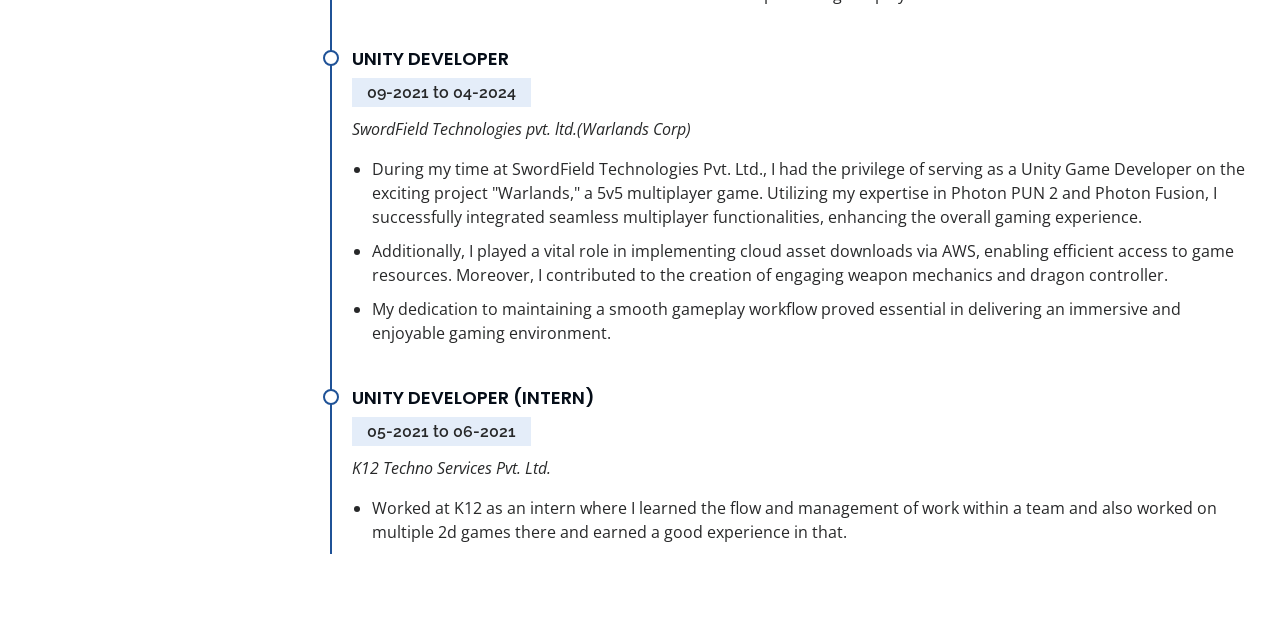
==== commit 81bbeb0a: "Get in touch button removed" ====
--- a/index.html
+++ b/index.html
@@ -159,7 +159,6 @@
         <div class="hero-cta">
           <a href="https://drive.google.com/file/d/1HJXWTLUyO_TaIpBf6FFOXrzIjMnaNzCq/view?usp=sharing" target="_blank"
             class="btn-resume">Download Resume</a>
-          <a href="#contact" class="btn-contact scrollto">Get In Touch</a>
         </div>
 
         <!-- Skills merged into hero -->
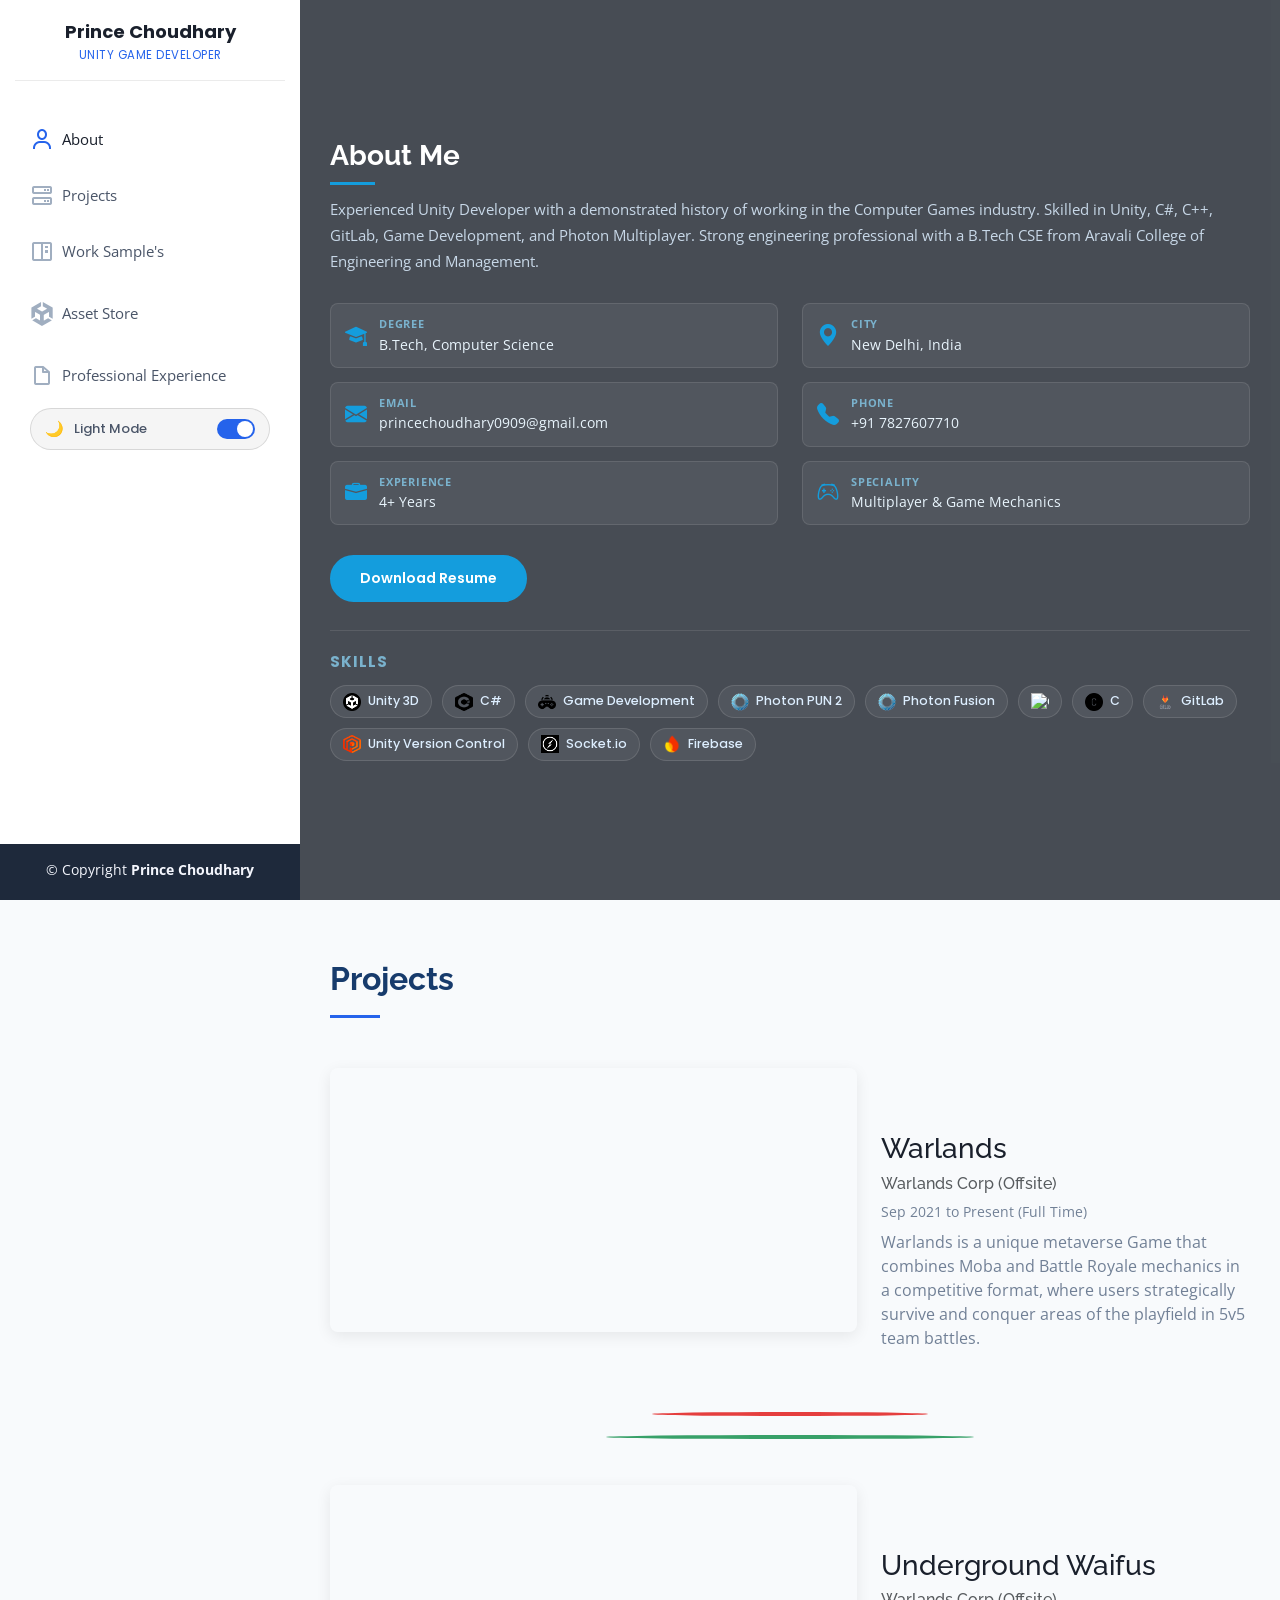
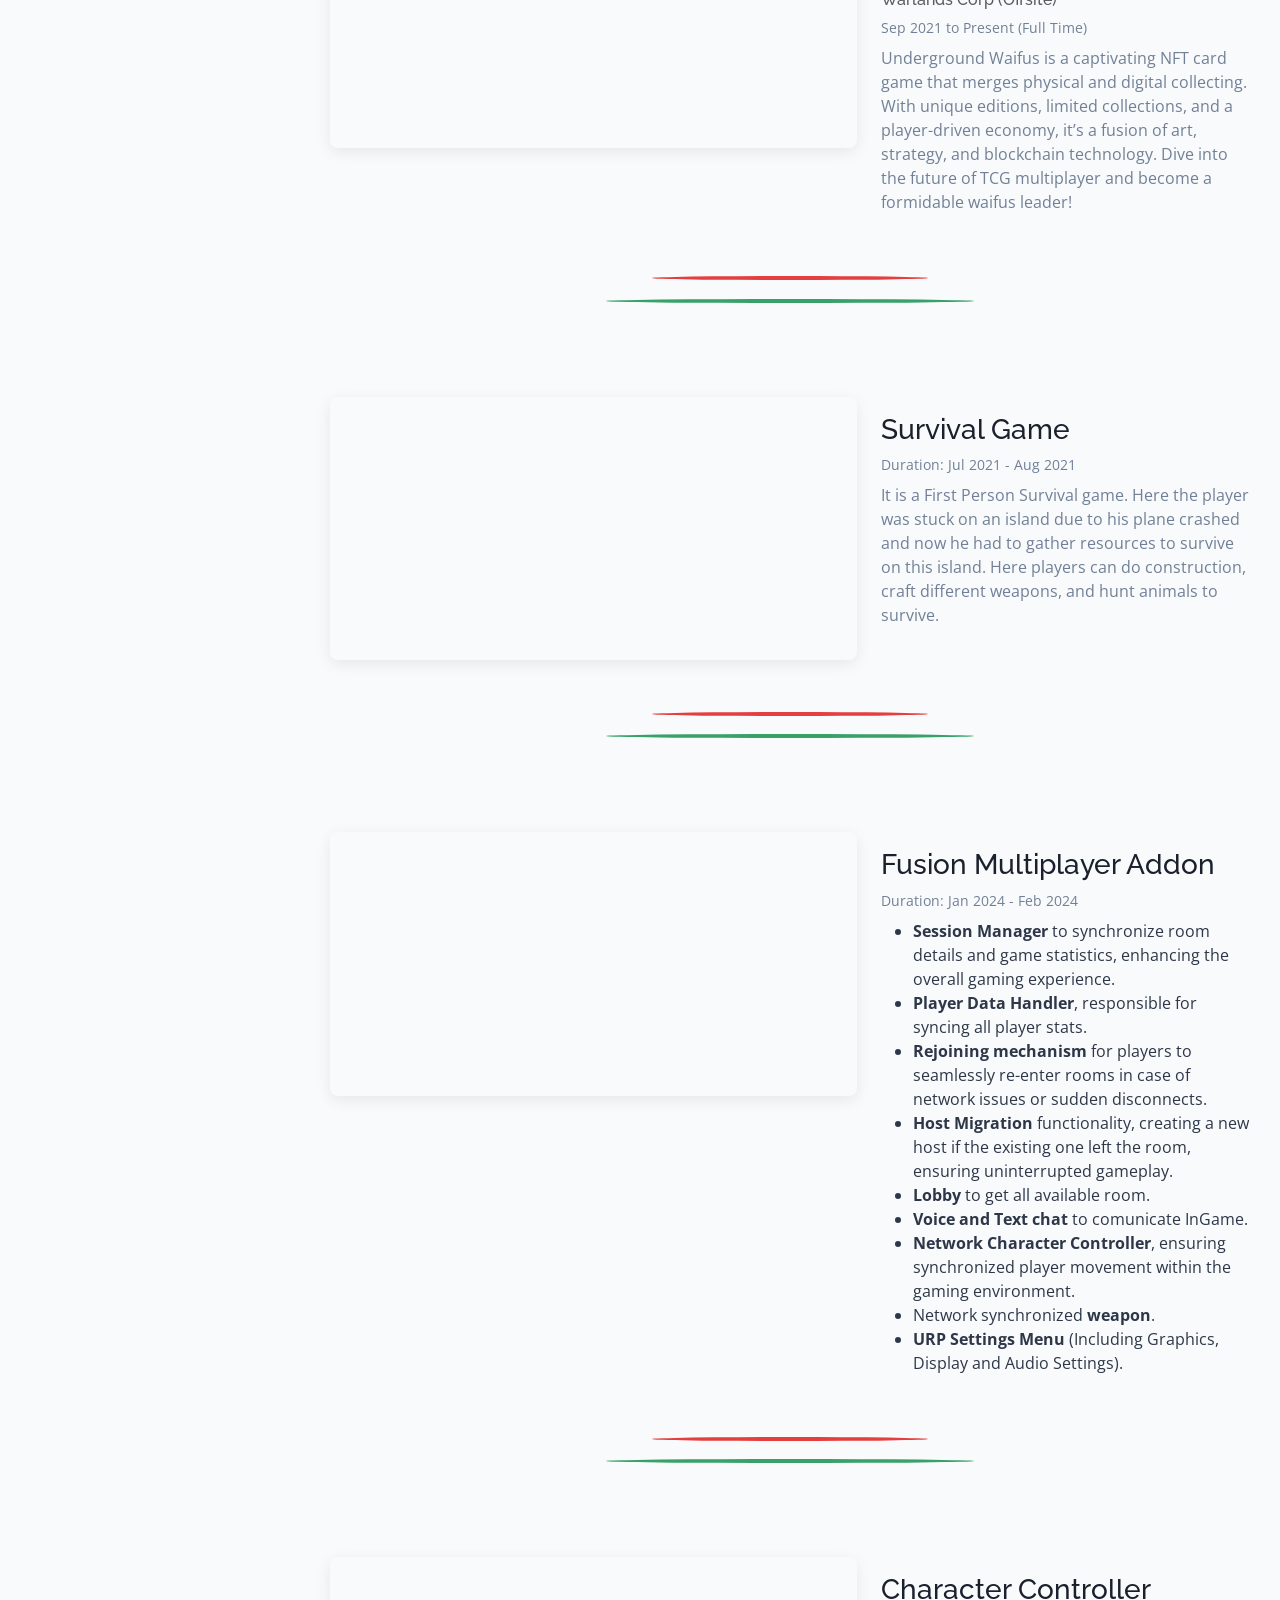
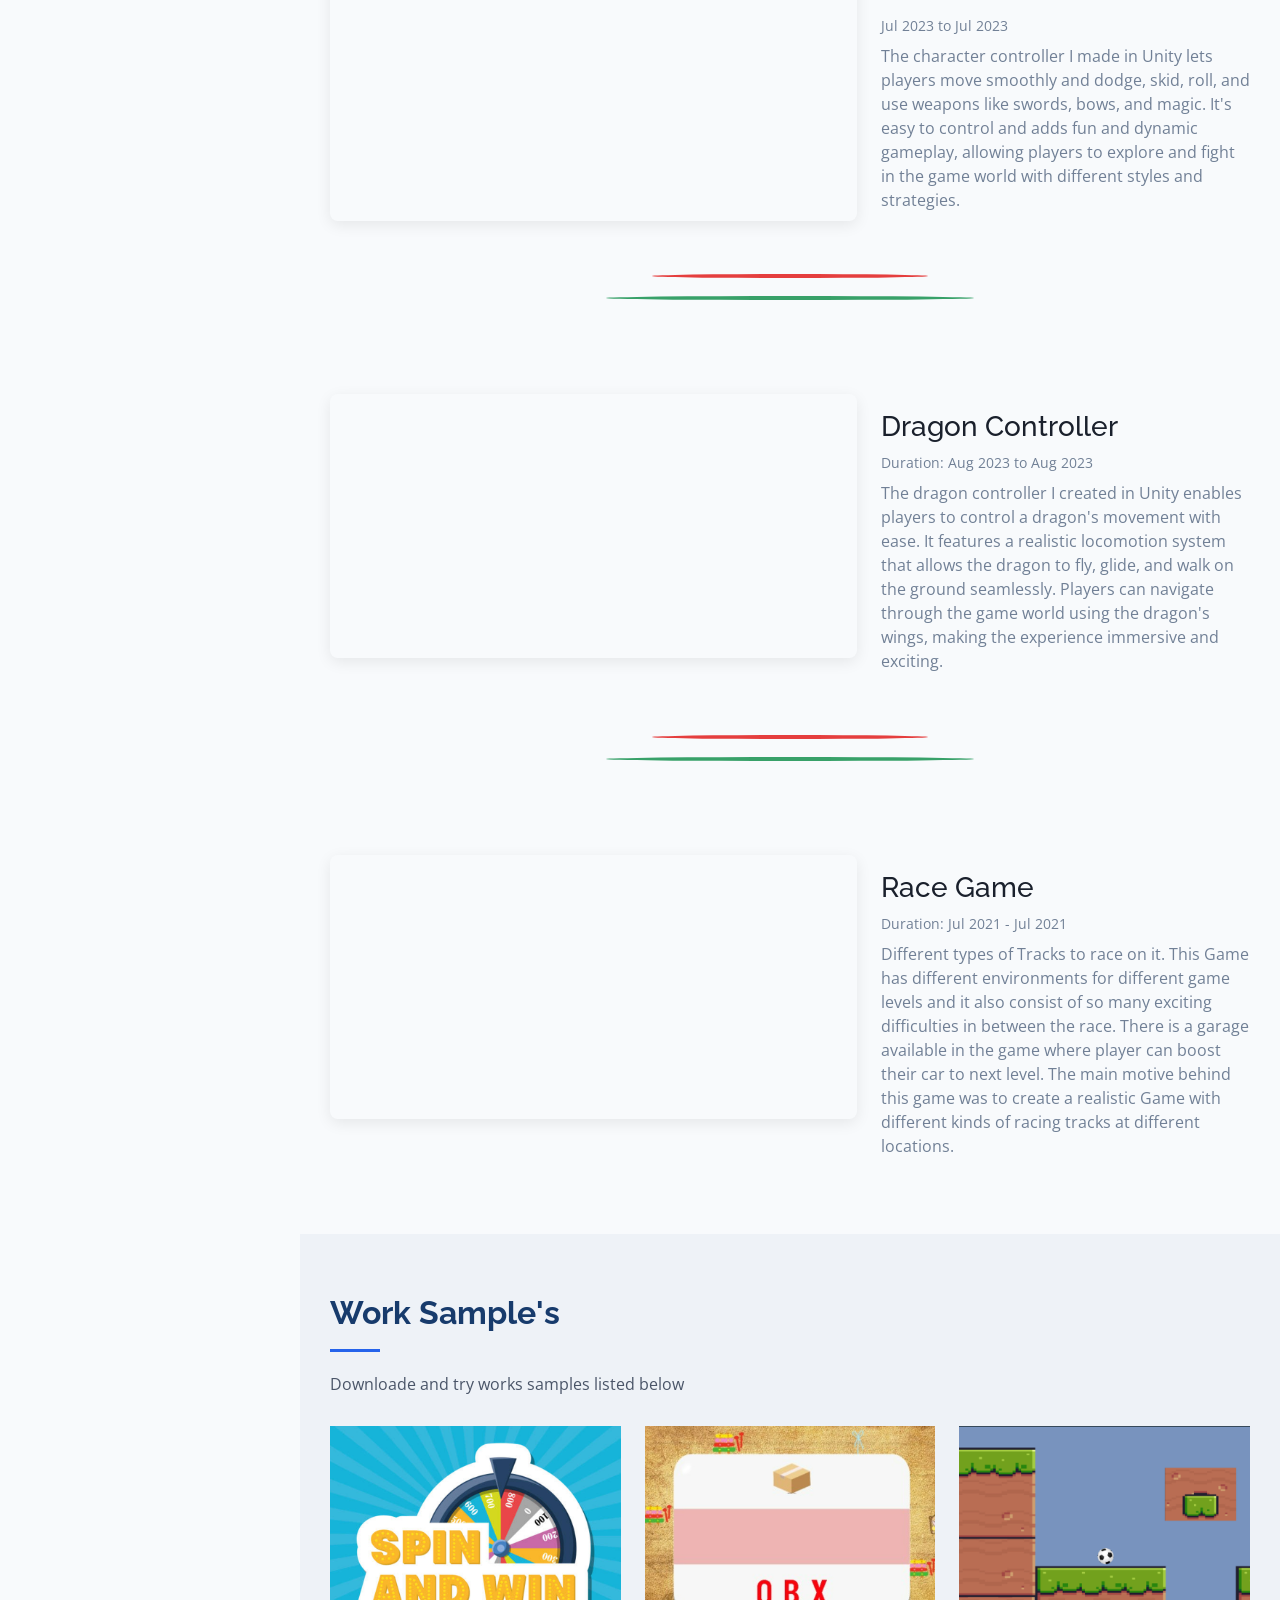
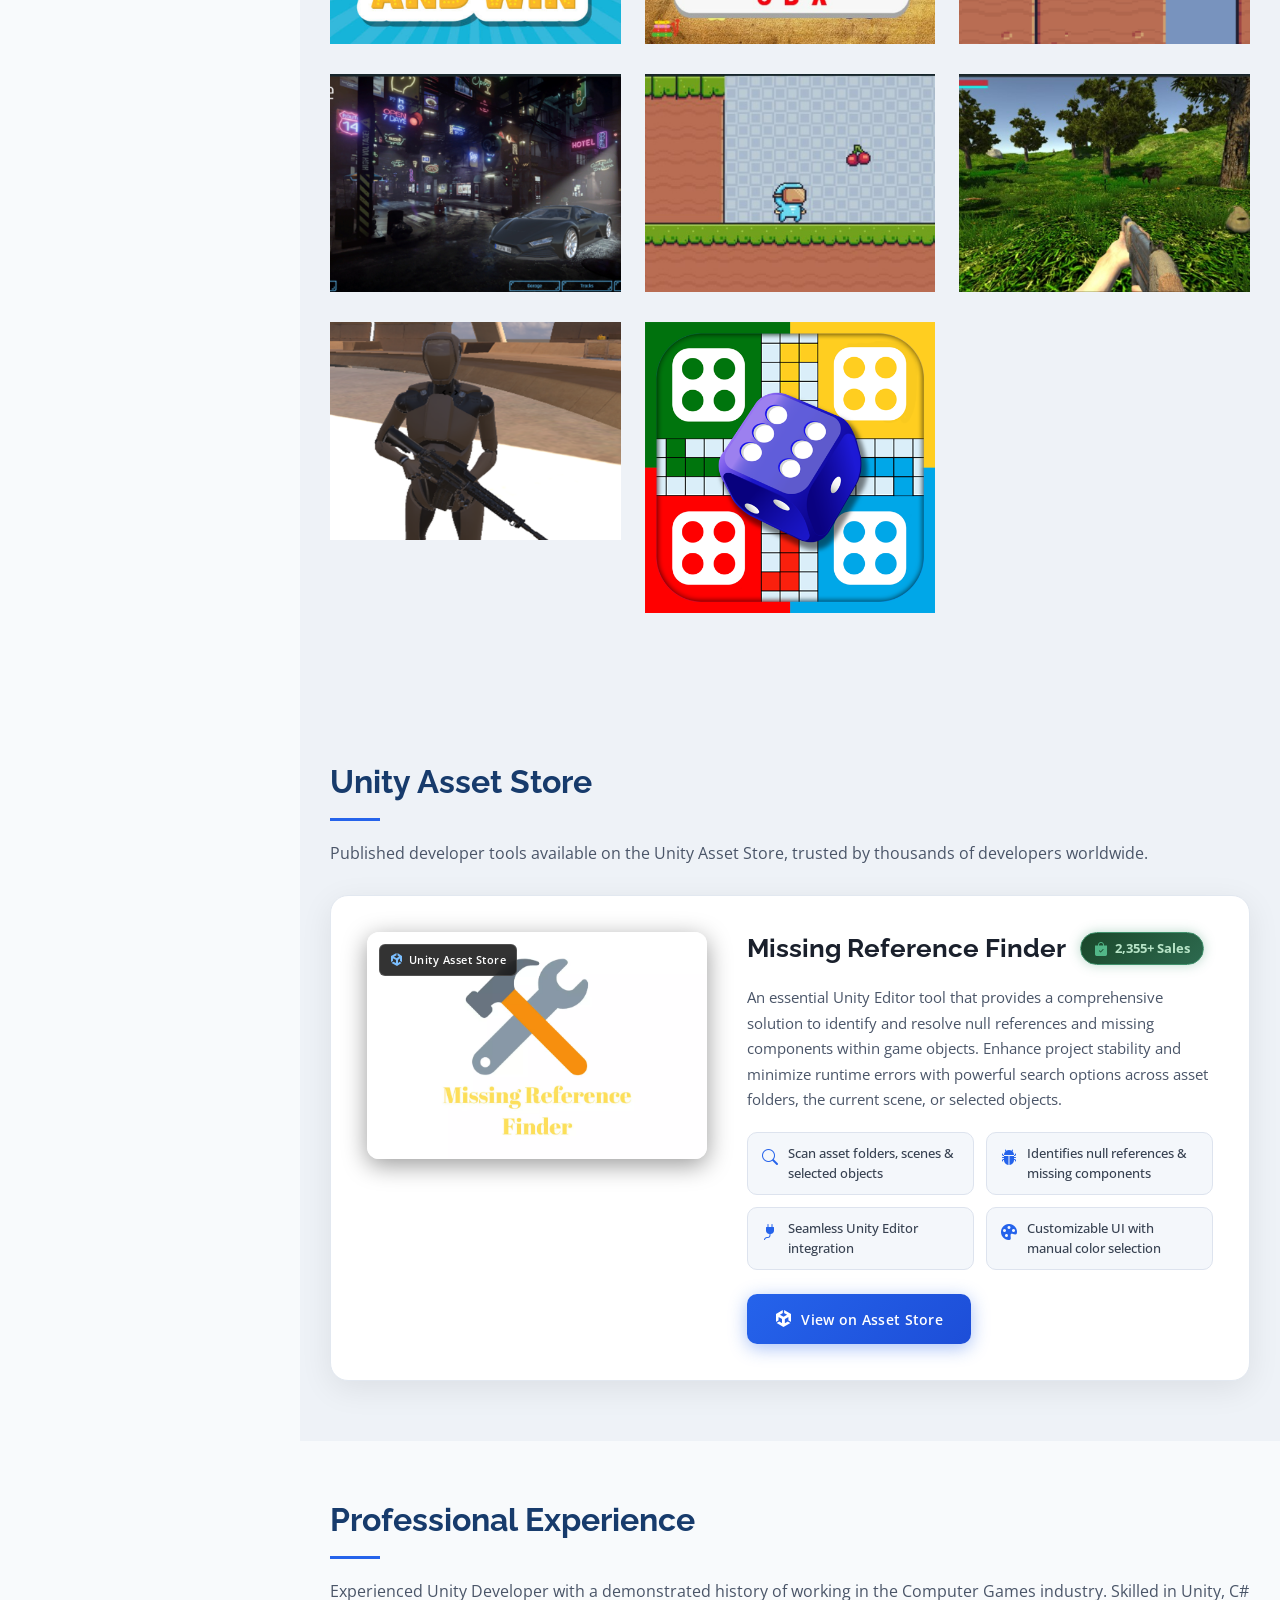
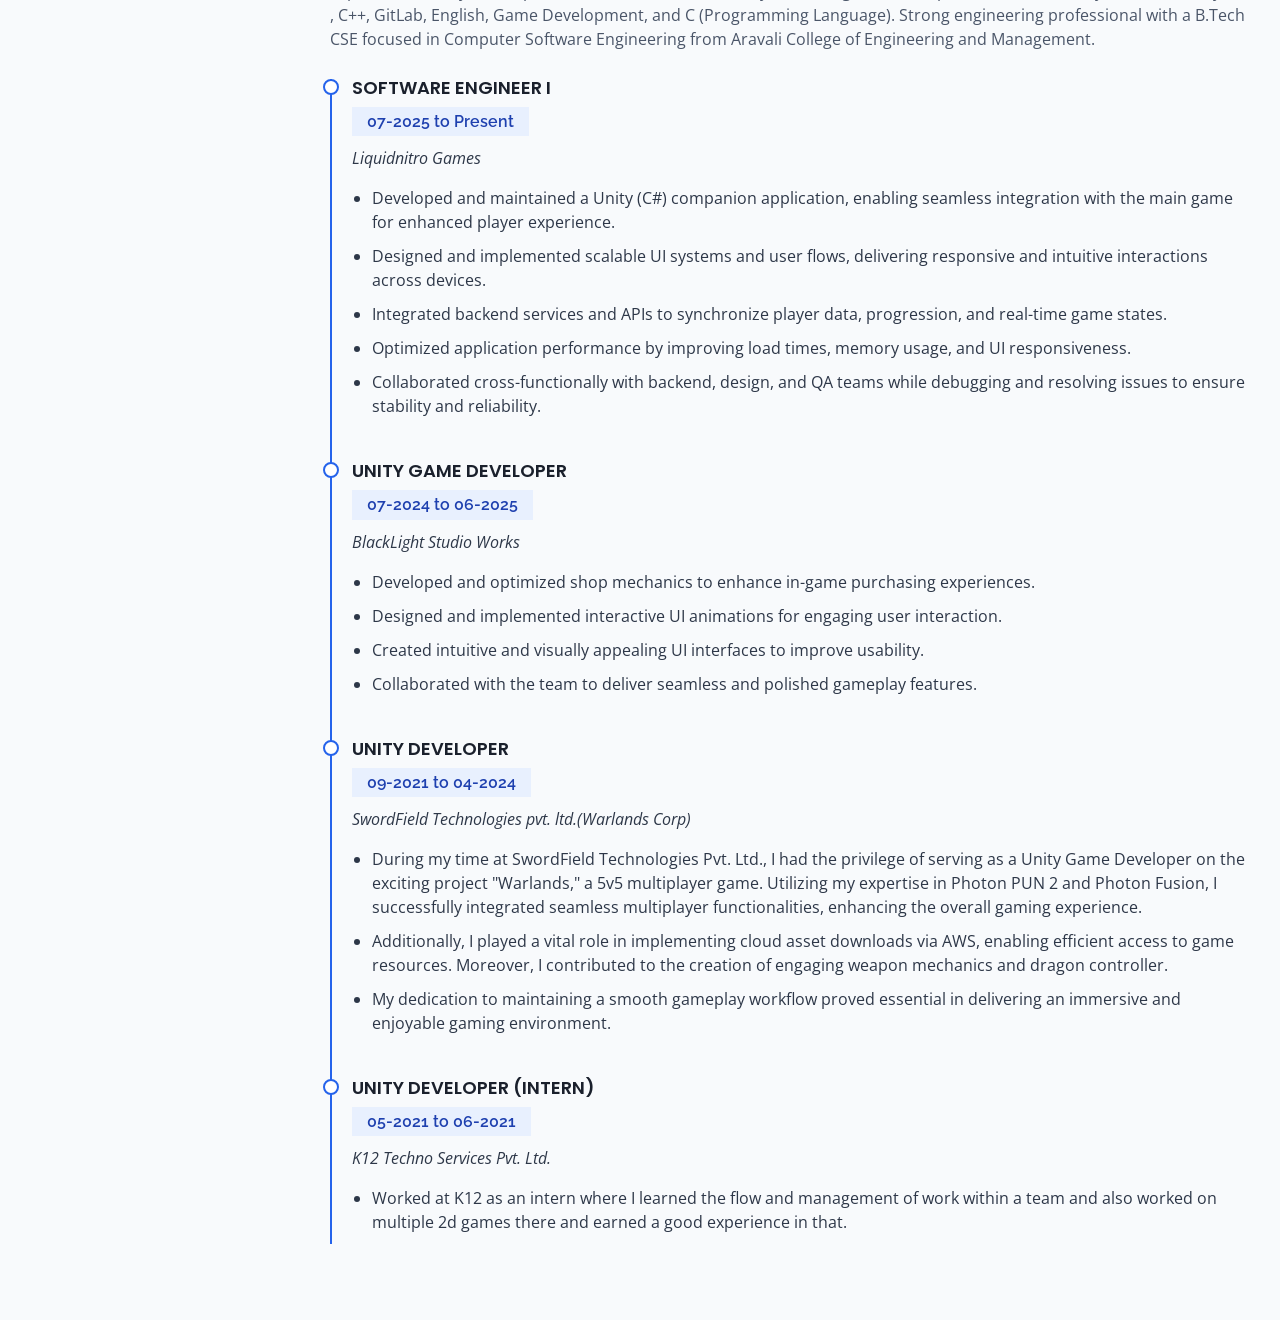
==== commit 24073e50: "Added Asset Store Section" ====
--- a/index.html
+++ b/index.html
@@ -1,7 +1,19 @@
 <!DOCTYPE html>
-<html lang="en">
+<html lang="en" data-theme="dark">
 
 <head>
+  <!-- Flash-prevention: apply saved theme BEFORE paint -->
+  <script>
+    (function () {
+      try {
+        var t = localStorage.getItem('portfolio-theme');
+        if (!t) {
+          t = window.matchMedia('(prefers-color-scheme: light)').matches ? 'light' : 'dark';
+        }
+        document.documentElement.setAttribute('data-theme', t);
+      } catch (e) { }
+    })();
+  </script>
   <meta charset="utf-8">
   <meta content="width=device-width, initial-scale=1.0" name="viewport">
 
@@ -30,6 +42,9 @@
   <!-- 🎨 MAIN CSS COMPONENT ARCHITECTURE -->
   <!-- =============================== -->
 
+  <!-- Theme System (must load first) -->
+  <link href="assets/css/theme.css" rel="stylesheet">
+
   <!-- Layout -->
   <link href="assets/css/layout/grid.css" rel="stylesheet">
   <link href="assets/css/layout/sidebar.css" rel="stylesheet">
@@ -43,6 +58,7 @@
   <link href="assets/css/sections/projects.css" rel="stylesheet">
   <link href="assets/css/sections/portfolio.css" rel="stylesheet">
   <link href="assets/css/sections/contact.css" rel="stylesheet">
+  <link href="assets/css/sections/unity-assets.css" rel="stylesheet">
 
 
   <!-- ======================================================== -->
@@ -70,10 +86,20 @@
           <li><a href="#Projects" class="nav-link scrollto"><i class="bx bx-server"></i> <span>Projects</span></a></li>
           <li><a href="#Work-Sample" class="nav-link scrollto"><i class="bx bx-book-content"></i> <span>Work
                 Sample's</span></a></li>
+          <li><a href="#unity-assets" class="nav-link scrollto"><i class="bi bi-unity"></i> <span>Asset Store</span></a>
+          </li>
           <li><a href="#resume" class="nav-link scrollto"><i class="bx bx-file-blank"></i> <span>Professional
                 Experience</span></a></li>
         </ul>
       </nav><!-- .nav-menu -->
+
+      <!-- ===== Theme Toggle ===== -->
+      <button id="theme-toggle" aria-label="Switch to light mode" title="Switch to light mode">
+        <span class="toggle-icon">☀️</span>
+        <span class="toggle-label">Dark Mode</span>
+        <span class="toggle-track"><span class="toggle-thumb"></span></span>
+      </button>
+
     </div>
   </header><!-- End Header -->
 
@@ -210,7 +236,7 @@
               <h3 class="mt-5">Warlands</h3>
             </a>
             <h6 class="text-muted">Warlands Corp (Offsite)</h6>
-            <p style="font-size: 14px; color: rgb(156, 156, 156);">Sep 2021 to Present (Full Time)</p>
+            <p class="project-date">Sep 2021 to Present (Full Time)</p>
             <p>Warlands is a unique metaverse Game that combines Moba and Battle Royale mechanics in a competitive
               format, where users strategically survive and conquer areas of the playfield in 5v5 team battles.</p>
             <div class="row">
@@ -232,7 +258,7 @@
               <h3 class="mt-5">Underground Waifus</h3>
             </a>
             <h6 class="text-muted">Warlands Corp (Offsite)</h6>
-            <p style="font-size: 14px; color: rgb(156, 156, 156);">Sep 2021 to Present (Full Time)</p>
+            <p class="project-date">Sep 2021 to Present (Full Time)</p>
             <p>Underground Waifus is a captivating NFT card game that merges physical and digital collecting.
               With unique editions, limited collections, and a player-driven economy, it’s a fusion of art, strategy,
               and blockchain technology.
@@ -254,7 +280,7 @@
             <a href="https://www.youtube.com/watch?v=TqqLzDVP2v0" target="_blank">
               <h3 class="mt-5">Survival Game</h3>
             </a>
-            <p style="font-size: 14px; color: rgb(156, 156, 156);">Duration: Jul 2021 - Aug 2021</p>
+            <p class="project-date">Duration: Jul 2021 - Aug 2021</p>
             <p>It is a First Person Survival game. Here the player was stuck on an island due to his plane crashed and
               now he had to gather resources to survive on this island. Here players can do construction, craft
               different weapons, and hunt animals to survive.</p>
@@ -276,7 +302,7 @@
             <a href="https://www.youtube.com/watch?v=yGSR8xzqIEs" target="_blank">
               <h3 class="mt-5">Fusion Multiplayer Addon</h3>
             </a>
-            <p style="font-size: 14px; color: rgb(156, 156, 156);">Duration: Jan 2024 - Feb 2024</p>
+            <p class="project-date">Duration: Jan 2024 - Feb 2024</p>
             <ul>
               <li><b>Session Manager</b> to synchronize room details and game statistics, enhancing the overall gaming
                 experience.</li>
@@ -310,7 +336,7 @@
             <a href="https://www.youtube.com/watch?v=GE18HUyden4" target="_blank">
               <h3 class="mt-5">Character Controller</h3>
             </a>
-            <p style="font-size: 14px; color: rgb(156, 156, 156);">Jul 2023 to Jul 2023</p>
+            <p class="project-date">Jul 2023 to Jul 2023</p>
             <p>The character controller I made in Unity lets players move smoothly and dodge, skid, roll,
               and use weapons like swords, bows, and magic. It's easy to control and adds fun and dynamic
               gameplay, allowing players to explore and fight in the game world with different styles and strategies.
@@ -332,7 +358,7 @@
             <a href="https://www.youtube.com/watch?v=r51LUL3Lt7o" target="_blank">
               <h3 class="mt-5">Dragon Controller</h3>
             </a>
-            <p style="font-size: 14px; color: rgb(156, 156, 156);">Duration: Aug 2023 to Aug 2023</p>
+            <p class="project-date">Duration: Aug 2023 to Aug 2023</p>
             <p>The dragon controller I created in Unity enables players to control a dragon's movement with ease.
               It features a realistic locomotion system that allows the dragon to fly, glide, and walk on the ground
               seamlessly.
@@ -356,7 +382,7 @@
             <a href="https://www.youtube.com/watch?v=XtzNrtcO0WA" target="_blank">
               <h3 class="mt-5">Race Game</h3>
             </a>
-            <p style="font-size: 14px; color: rgb(156, 156, 156);">Duration: Jul 2021 - Jul 2021</p>
+            <p class="project-date">Duration: Jul 2021 - Jul 2021</p>
             <p>Different types of Tracks to race on it. This Game has different environments for different game
               levels and it also consist of so many exciting difficulties in between the race.
               There is a garage available in the game where player can boost their car to next level.
@@ -493,6 +519,79 @@
 
       </div>
     </section><!-- End Portfolio Section -->
+
+    <!-- ===================================== -->
+    <!-- 6. UNITY ASSET STORE PRODUCTS        -->
+    <!-- ===================================== -->
+    <section id="unity-assets" class="unity-assets section-bg">
+      <div class="container">
+
+        <div class="section-title">
+          <h2>Unity Asset Store</h2>
+          <p>Published developer tools available on the Unity Asset Store, trusted by thousands of developers worldwide.
+          </p>
+        </div>
+
+        <div class="ua-card" data-aos="fade-up">
+
+          <!-- Left: Product Image -->
+          <div class="ua-image-wrap">
+            <img src="assets/img/AssetStore/MissingReferenceFinder.webp"
+              alt="Missing Reference Finder - Unity Asset Store Tool" class="ua-image">
+            <div class="ua-badge">
+              <i class="bi bi-unity"></i> Unity Asset Store
+            </div>
+          </div>
+
+          <!-- Right: Product Info -->
+          <div class="ua-content">
+
+            <div class="ua-header">
+              <h3 class="ua-title">Missing Reference Finder</h3>
+              <div class="ua-sales">
+                <i class="bi bi-bag-check-fill"></i>
+                <span>2,355+ Sales</span>
+              </div>
+            </div>
+
+            <p class="ua-desc">
+              An essential Unity Editor tool that provides a comprehensive solution to identify and resolve
+              null references and missing components within game objects. Enhance project stability and
+              minimize runtime errors with powerful search options across asset folders, the current scene,
+              or selected objects.
+            </p>
+
+            <div class="ua-features">
+              <div class="ua-feature">
+                <i class="bi bi-search"></i>
+                <span>Scan asset folders, scenes &amp; selected objects</span>
+              </div>
+              <div class="ua-feature">
+                <i class="bi bi-bug-fill"></i>
+                <span>Identifies null references &amp; missing components</span>
+              </div>
+              <div class="ua-feature">
+                <i class="bi bi-plug-fill"></i>
+                <span>Seamless Unity Editor integration</span>
+              </div>
+              <div class="ua-feature">
+                <i class="bi bi-palette-fill"></i>
+                <span>Customizable UI with manual color selection</span>
+              </div>
+            </div>
+
+            <div class="ua-actions">
+              <a href="https://assetstore.unity.com/packages/tools/game-toolkits/missing-reference-finder-257205"
+                target="_blank" class="ua-btn-primary">
+                <i class="bi bi-unity"></i> View on Asset Store
+              </a>
+            </div>
+
+          </div>
+        </div>
+
+      </div>
+    </section><!-- End Unity Asset Store Section -->
 
     <!-- ===================================== -->
     <!-- 3. EXPERIENCE & RESUME COMPONENT      -->
@@ -603,6 +702,7 @@
   <!-- 🧩 MODULAR JAVASCRIPT LOGIC -->
   <!-- =============================== -->
 
+  <script src="assets/js/theme-toggle.js"></script>
   <script src="assets/js/navigation.js"></script>
   <script src="assets/js/animations.js"></script>
   <script src="assets/js/gallery.js"></script>
--- a/assets/css/theme.css
+++ b/assets/css/theme.css
@@ -0,0 +1,270 @@
+/*===============================================================
+  🎨 THEME SYSTEM — Dark (default) & Light Mode
+  All colours should be consumed as var(--xxx) throughout the
+  rest of the CSS files so a single attribute swap does the job.
+================================================================*/
+
+/* ── Dark Mode (primary / default) ──────────────────────────── */
+:root,
+[data-theme="dark"] {
+  /* Sidebar / header */
+  --sidebar-bg:            #040b14;
+  --sidebar-border:        rgba(255, 255, 255, 0.08);
+  --sidebar-name-color:    #ffffff;
+  --sidebar-role-color:    #149ddd;
+  --sidebar-link-color:    #a8a9b4;
+  --sidebar-link-icon:     #6f7180;
+  --sidebar-link-hover:    #ffffff;
+  --sidebar-icon-hover:    #149ddd;
+
+  /* Main body / sections */
+  --body-bg:               #0d1117;
+  --body-color:            #c9d1d9;
+  --section-bg:            #111827;
+  --section-title-color:   #58a6ff;
+  --section-text-color:    #8b949e;
+
+  /* Cards / surfaces */
+  --card-bg:               #161b22;
+  --card-border:           #30363d;
+  --card-shadow:           rgba(0, 0, 0, 0.4);
+  --card-hover-shadow:     rgba(0, 0, 0, 0.6);
+
+  /* Accent */
+  --accent:                #149ddd;
+  --accent-hover:          #37b3ed;
+  --accent-subtle:         rgba(20, 157, 221, 0.12);
+  --accent-border:         rgba(20, 157, 221, 0.3);
+
+  /* Links */
+  --link-color:            #149ddd;
+  --link-hover:            #37b3ed;
+
+  /* Resume / timeline */
+  --timeline-border:       #1f5297;
+  --timeline-dot-bg:       #0d1117;
+  --resume-h4-color:       #e6edf3;
+  --resume-h5-bg:          #1f2d40;
+  --resume-h5-color:       #79c0ff;
+
+  /* Portfolio / work samples */
+  --portfolio-filter-bg:   #161b22;
+  --portfolio-filter-color:#c9d1d9;
+
+  /* Unity assets card */
+  --ua-card-bg:            #161b22;
+  --ua-card-border:        #30363d;
+  --ua-title-color:        #e6edf3;
+  --ua-desc-color:         #8b949e;
+  --ua-feature-bg:         #1f2937;
+  --ua-feature-border:     #374151;
+  --ua-feature-hover-bg:   #1e3a5f;
+  --ua-feature-hover-border:#2563eb;
+  --ua-feature-icon:       #60a5fa;
+  --ua-feature-text:       #d1d5db;
+
+  /* Contact */
+  --contact-info-bg:       #161b22;
+  --contact-info-shadow:   rgba(0, 0, 0, 0.3);
+  --contact-h4-color:      #e6edf3;
+  --contact-p-color:       #8b949e;
+  --contact-icon-bg:       #1e3a5f;
+  --contact-form-bg:       #161b22;
+
+  /* Footer */
+  --footer-bg:             #040b14;
+  --footer-color:          #f4f6fd;
+
+  /* Dividers / lines */
+  --line-red:              #e74c3c;
+  --line-green:            #2ecc71;
+
+  /* Projects text */
+  --project-h3-color:      #e6edf3;
+  --project-text-color:    #8b949e;
+  --project-muted:         #6e7681;
+
+  /* Toggle button */
+  --toggle-bg:             rgba(255, 255, 255, 0.08);
+  --toggle-border:         rgba(255, 255, 255, 0.15);
+  --toggle-color:          #c9d1d9;
+  --toggle-hover-bg:       rgba(20, 157, 221, 0.18);
+  --toggle-icon:           "☀️";
+}
+
+/* ── Light Mode ──────────────────────────────────────────────── */
+[data-theme="light"] {
+  /* Sidebar / header */
+  --sidebar-bg:            #ffffff;
+  --sidebar-border:        rgba(0, 0, 0, 0.08);
+  --sidebar-name-color:    #1a202c;
+  --sidebar-role-color:    #2563eb;
+  --sidebar-link-color:    #4a5568;
+  --sidebar-link-icon:     #a0aec0;
+  --sidebar-link-hover:    #1a202c;
+  --sidebar-icon-hover:    #2563eb;
+
+  /* Main body / sections */
+  --body-bg:               #f8fafc;
+  --body-color:            #2d3748;
+  --section-bg:            #eef2f7;
+  --section-title-color:   #173b6c;
+  --section-text-color:    #4a5568;
+
+  /* Cards / surfaces */
+  --card-bg:               #ffffff;
+  --card-border:           #e2e8f0;
+  --card-shadow:           rgba(0, 0, 0, 0.08);
+  --card-hover-shadow:     rgba(0, 0, 0, 0.14);
+
+  /* Accent */
+  --accent:                #2563eb;
+  --accent-hover:          #1d4ed8;
+  --accent-subtle:         rgba(37, 99, 235, 0.08);
+  --accent-border:         rgba(37, 99, 235, 0.25);
+
+  /* Links */
+  --link-color:            #2563eb;
+  --link-hover:            #1d4ed8;
+
+  /* Resume / timeline */
+  --timeline-border:       #2563eb;
+  --timeline-dot-bg:       #ffffff;
+  --resume-h4-color:       #1a202c;
+  --resume-h5-bg:          #e8f0fe;
+  --resume-h5-color:       #1e40af;
+
+  /* Portfolio / work samples */
+  --portfolio-filter-bg:   #ffffff;
+  --portfolio-filter-color:#2d3748;
+
+  /* Unity assets card */
+  --ua-card-bg:            #ffffff;
+  --ua-card-border:        #e2e8f0;
+  --ua-title-color:        #1a202c;
+  --ua-desc-color:         #4a5568;
+  --ua-feature-bg:         #f4f7fb;
+  --ua-feature-border:     #dde3ee;
+  --ua-feature-hover-bg:   #e8f0fe;
+  --ua-feature-hover-border:#a8c4f8;
+  --ua-feature-icon:       #2563eb;
+  --ua-feature-text:       #374151;
+
+  /* Contact */
+  --contact-info-bg:       #ffffff;
+  --contact-info-shadow:   rgba(0, 0, 0, 0.12);
+  --contact-h4-color:      #050d18;
+  --contact-p-color:       #173b6c;
+  --contact-icon-bg:       #dff3fc;
+  --contact-form-bg:       #ffffff;
+
+  /* Footer */
+  --footer-bg:             #1e293b;
+  --footer-color:          #f4f6fd;
+
+  /* Dividers / lines */
+  --line-red:              #e53e3e;
+  --line-green:            #38a169;
+
+  /* Projects text */
+  --project-h3-color:      #1a202c;
+  --project-text-color:    #4a5568;
+  --project-muted:         #718096;
+
+  /* Toggle button */
+  --toggle-bg:             rgba(0, 0, 0, 0.04);
+  --toggle-border:         rgba(0, 0, 0, 0.12);
+  --toggle-color:          #4a5568;
+  --toggle-hover-bg:       rgba(37, 99, 235, 0.1);
+  --toggle-icon:           "🌙";
+}
+
+/*===============================================================
+  Theme Toggle Button
+================================================================*/
+#theme-toggle {
+  display: flex;
+  align-items: center;
+  justify-content: space-between;
+  gap: 10px;
+  width: calc(100% - 30px);
+  margin: 0 15px 18px 15px;
+  padding: 9px 14px;
+  background: var(--toggle-bg);
+  border: 1px solid var(--toggle-border);
+  border-radius: 50px;
+  color: var(--toggle-color);
+  font-size: 13px;
+  font-family: "Poppins", sans-serif;
+  font-weight: 500;
+  cursor: pointer;
+  transition: all 0.3s ease;
+  outline: none;
+  text-align: left;
+}
+
+#theme-toggle:hover {
+  background: var(--toggle-hover-bg);
+  border-color: var(--accent);
+  color: var(--accent);
+}
+
+#theme-toggle .toggle-label {
+  flex: 1;
+  line-height: 1;
+}
+
+#theme-toggle .toggle-track {
+  position: relative;
+  width: 38px;
+  height: 20px;
+  background: var(--toggle-border);
+  border-radius: 20px;
+  transition: background 0.3s;
+  flex-shrink: 0;
+}
+
+#theme-toggle .toggle-thumb {
+  position: absolute;
+  top: 2px;
+  left: 2px;
+  width: 16px;
+  height: 16px;
+  background: var(--toggle-color);
+  border-radius: 50%;
+  transition: transform 0.3s, background 0.3s;
+}
+
+[data-theme="light"] #theme-toggle .toggle-track {
+  background: var(--accent);
+}
+
+[data-theme="light"] #theme-toggle .toggle-thumb {
+  transform: translateX(18px);
+  background: #ffffff;
+}
+
+#theme-toggle .toggle-icon {
+  font-size: 15px;
+  flex-shrink: 0;
+}
+
+/*===============================================================
+  Smooth theme transition
+================================================================*/
+body,
+#header,
+#footer,
+.section-bg,
+.ua-card,
+.ua-feature,
+.resume .resume-item h5,
+.contact .info,
+.contact .email-form,
+.portfolio #portfolio-flters {
+  transition:
+    background-color 0.35s ease,
+    color           0.35s ease,
+    border-color    0.35s ease,
+    box-shadow      0.35s ease;
+}
--- a/assets/css/layout/grid.css
+++ b/assets/css/layout/grid.css
@@ -3,17 +3,18 @@
 --------------------------------------------------------------*/
 body {
   font-family: "Open Sans", sans-serif;
-  color: #272829;
+  color: var(--body-color);
+  background: var(--body-bg);
   overflow-x: hidden;
 }
 
 a {
-  color: #149ddd;
+  color: var(--link-color);
   text-decoration: none;
 }
 
 a:hover {
-  color: #37b3ed;
+  color: var(--link-hover);
   text-decoration: none;
 }
 
@@ -33,7 +34,7 @@
   height: 4px;
   width: 30%;
   border-radius: 50%;
-  background-color: red;
+  background-color: var(--line-red);
   margin: auto;
   margin-top: 5%;
 }
@@ -45,7 +46,7 @@
   border-radius: 50%;
   margin-top: 2%;
   margin-bottom: 5%;
-  background-color: green;
+  background-color: var(--line-green);
 }
 
 /*--------------------------------------------------------------
@@ -57,7 +58,7 @@
 }
 
 .section-bg {
-  background: #f5f8fd;
+  background: var(--section-bg);
 }
 
 .section-title {
@@ -70,7 +71,7 @@
   margin-bottom: 20px;
   padding-bottom: 20px;
   position: relative;
-  color: #173b6c;
+  color: var(--section-title-color);
 }
 
 .section-title h2::after {
@@ -79,13 +80,14 @@
   display: block;
   width: 50px;
   height: 3px;
-  background: #149ddd;
+  background: var(--accent);
   bottom: 0;
   left: 0;
 }
 
 .section-title p {
   margin-bottom: 0;
+  color: var(--section-text-color);
 }
 
 /*--------------------------------------------------------------
@@ -93,7 +95,7 @@
 --------------------------------------------------------------*/
 .breadcrumbs {
   padding: 20px 0;
-  background: #f9f9f9;
+  background: var(--section-bg);
 }
 
 .breadcrumbs h2 {
@@ -117,7 +119,7 @@
 .breadcrumbs ol li+li::before {
   display: inline-block;
   padding-right: 10px;
-  color: #0e2442;
+  color: var(--section-title-color);
   content: "/";
 }
 
--- a/assets/css/layout/sidebar.css
+++ b/assets/css/layout/sidebar.css
@@ -11,14 +11,14 @@
   z-index: 9997;
   transition: all 0.5s;
   padding: 0 15px;
-  background: #040b14;
+  background: var(--sidebar-bg);
   overflow-y: auto;
 }
 
 .sidebar-profile {
   padding: 20px 10px 15px;
   text-align: center;
-  border-bottom: 1px solid rgba(255,255,255,0.08);
+  border-bottom: 1px solid var(--sidebar-border);
   margin-bottom: 5px;
 }
 
@@ -33,13 +33,13 @@
 
 .sidebar-name a,
 .sidebar-name a:hover {
-  color: #fff;
+  color: var(--sidebar-name-color);
   text-decoration: none;
 }
 
 .sidebar-role {
   font-size: 11.5px;
-  color: #149ddd;
+  color: var(--sidebar-role-color);
   letter-spacing: 0.5px;
   margin: 0;
   font-family: "Poppins", sans-serif;
@@ -49,8 +49,8 @@
 #header .profile .social-links a {
   font-size: 18px;
   display: inline-block;
-  background: #212431;
-  color: #fff;
+  background: rgba(127, 127, 127, 0.15);
+  color: var(--sidebar-name-color);
   line-height: 1;
   padding: 8px 0;
   margin-right: 4px;
@@ -62,7 +62,7 @@
 }
 
 #header .profile .social-links a:hover {
-  background: #149ddd;
+  background: var(--accent);
   color: #fff;
   text-decoration: none;
 }
@@ -128,7 +128,7 @@
 .nav-menu a:focus {
   display: flex;
   align-items: center;
-  color: #a8a9b4;
+  color: var(--sidebar-link-color);
   padding: 12px 15px;
   margin-bottom: 8px;
   transition: 0.3s;
@@ -139,7 +139,7 @@
 .nav-menu a:focus i {
   font-size: 24px;
   padding-right: 8px;
-  color: #6f7180;
+  color: var(--sidebar-link-icon);
 }
 
 .nav-menu a:hover,
@@ -147,14 +147,14 @@
 .nav-menu .active:focus,
 .nav-menu li:hover>a {
   text-decoration: none;
-  color: #fff;
+  color: var(--sidebar-link-hover);
 }
 
 .nav-menu a:hover i,
 .nav-menu .active i,
 .nav-menu .active:focus i,
 .nav-menu li:hover>a i {
-  color: #149ddd;
+  color: var(--sidebar-icon-hover);
 }
 
 /* Mobile Navigation */
@@ -167,7 +167,7 @@
   font-size: 24px;
   transition: all 0.4s;
   outline: none !important;
-  background-color: #149ddd;
+  background-color: var(--accent);
   color: #fff;
   width: 40px;
   height: 40px;
@@ -192,14 +192,14 @@
 --------------------------------------------------------------*/
 #footer {
   padding: 15px;
-  color: #f4f6fd;
+  color: var(--footer-color);
   font-size: 14px;
   position: fixed;
   left: 0;
   bottom: 0;
   width: 300px;
   z-index: 9999;
-  background: #040b14;
+  background: var(--footer-bg);
 }
 
 #footer .copyright {
--- a/assets/css/sections/resume.css
+++ b/assets/css/sections/resume.css
@@ -13,7 +13,7 @@
 .facts .count-box i {
   display: block;
   font-size: 44px;
-  color: #149ddd;
+  color: var(--accent);
   float: left;
   line-height: 0;
 }
@@ -23,7 +23,7 @@
   line-height: 40px;
   display: block;
   font-weight: 700;
-  color: #050d18;
+  color: var(--resume-h4-color);
   margin-left: 60px;
 }
 
@@ -32,21 +32,21 @@
   margin: 0 0 0 60px;
   font-family: "Raleway", sans-serif;
   font-size: 14px;
-  color: #122f57;
+  color: var(--section-text-color);
 }
 
 .facts .count-box a {
   font-weight: 600;
   display: block;
   margin-top: 20px;
-  color: #122f57;
+  color: var(--section-text-color);
   font-size: 15px;
   font-family: "Poppins", sans-serif;
   transition: ease-in-out 0.3s;
 }
 
 .facts .count-box a:hover {
-  color: #1f5297;
+  color: var(--accent);
 }
 
 /*--------------------------------------------------------------
@@ -57,13 +57,13 @@
   font-weight: 700;
   margin-top: 20px;
   margin-bottom: 20px;
-  color: #050d18;
+  color: var(--resume-h4-color);
 }
 
 .resume .resume-item {
   padding: 0 0 20px 20px;
   margin-top: -2px;
-  border-left: 2px solid #1f5297;
+  border-left: 2px solid var(--timeline-border);
   position: relative;
 }
 
@@ -73,21 +73,27 @@
   font-weight: 600;
   text-transform: uppercase;
   font-family: "Poppins", sans-serif;
-  color: #050d18;
+  color: var(--resume-h4-color);
   margin-bottom: 10px;
 }
 
 .resume .resume-item h5 {
   font-size: 16px;
-  background: #e4edf9;
+  background: var(--resume-h5-bg);
+  color: var(--resume-h5-color);
   padding: 5px 15px;
   display: inline-block;
   font-weight: 600;
   margin-bottom: 10px;
 }
 
+.resume .resume-item p {
+  color: var(--body-color);
+}
+
 .resume .resume-item ul {
   padding-left: 20px;
+  color: var(--body-color);
 }
 
 .resume .resume-item ul li {
@@ -106,7 +112,6 @@
   border-radius: 50px;
   left: -9px;
   top: 0;
-  background: #fff;
-  border: 2px solid #1f5297;
+  background: var(--timeline-dot-bg);
+  border: 2px solid var(--timeline-border);
 }
-
--- a/assets/css/sections/projects.css
+++ b/assets/css/sections/projects.css
@@ -1,21 +1,54 @@
 /*--------------------------------------------------------------
 # Projects
 --------------------------------------------------------------*/
+/* Date / duration label below project title */
+.project-date {
+  font-size: 14px;
+  color: var(--project-muted);
+  margin-bottom: 8px;
+}
+
 .project-video {
   width: 100%;
   height: auto;
   border-radius: 8px;
-  box-shadow: 0 4px 15px rgba(0, 0, 0, 0.1);
+  box-shadow: 0 4px 15px var(--card-shadow);
 }
 
 .Projects .content h3 {
   font-weight: 700;
   font-size: 26px;
-  color: #173b6c;
+  color: var(--project-h3-color);
+}
+
+/* Project section text colours */
+#Projects .content h3,
+#Projects .content h3 a {
+  color: var(--project-h3-color);
+}
+
+#Projects .content h3 a:hover {
+  color: var(--accent);
+}
+
+#Projects .content h6 {
+  color: var(--section-text-color);
+}
+
+#Projects .content p {
+  color: var(--project-text-color);
+}
+
+#Projects .content ul li {
+  color: var(--body-color);
+}
+
+/* Inline style overrides for date text inside projects */
+#Projects p[style],
+#Projects .content > p {
+  color: var(--project-muted) !important;
 }
 
 .Projects .content p:last-child {
   margin-bottom: 0;
 }
-
-
--- a/assets/css/sections/portfolio.css
+++ b/assets/css/sections/portfolio.css
@@ -10,7 +10,8 @@
   margin: 0 auto 35px auto;
   list-style: none;
   text-align: center;
-  background: #fff;
+  background: var(--portfolio-filter-bg);
+  border: 1px solid var(--card-border);
   border-radius: 50px;
   padding: 2px 15px;
 }
@@ -23,14 +24,14 @@
   font-weight: 600;
   line-height: 1;
   text-transform: uppercase;
-  color: #272829;
+  color: var(--portfolio-filter-color);
   margin-bottom: 5px;
   transition: all 0.3s ease-in-out;
 }
 
 .portfolio #portfolio-flters li:hover,
 .portfolio #portfolio-flters li.filter-active {
-  color: #149ddd;
+  color: var(--accent);
 }
 
 .portfolio #portfolio-flters li:last-child {
@@ -118,18 +119,19 @@
 .portfolio-details .portfolio-details-slider .swiper-pagination .swiper-pagination-bullet {
   width: 12px;
   height: 12px;
-  background-color: #fff;
-  opacity: 1;
-  border: 1px solid #149ddd;
+  background-color: var(--card-bg);
+  opacity: 1;
+  border: 1px solid var(--accent);
 }
 
 .portfolio-details .portfolio-details-slider .swiper-pagination .swiper-pagination-bullet-active {
-  background-color: #149ddd;
+  background-color: var(--accent);
 }
 
 .portfolio-details .portfolio-info {
   padding: 30px;
-  box-shadow: 0px 0 30px rgba(5, 13, 24, 0.08);
+  background: var(--card-bg);
+  box-shadow: 0px 0 30px var(--card-shadow);
 }
 
 .portfolio-details .portfolio-info h3 {
@@ -137,13 +139,15 @@
   font-weight: 700;
   margin-bottom: 20px;
   padding-bottom: 20px;
-  border-bottom: 1px solid #eee;
+  border-bottom: 1px solid var(--card-border);
+  color: var(--resume-h4-color);
 }
 
 .portfolio-details .portfolio-info ul {
   list-style: none;
   padding: 0;
   font-size: 15px;
+  color: var(--body-color);
 }
 
 .portfolio-details .portfolio-info ul li+li {
@@ -158,10 +162,12 @@
   font-size: 26px;
   font-weight: 700;
   margin-bottom: 20px;
+  color: var(--resume-h4-color);
 }
 
 .portfolio-details .portfolio-description p {
   padding: 0;
+  color: var(--body-color);
 }
 
 /*--------------------------------------------------------------
@@ -174,7 +180,6 @@
 
 .Work_Sample_video video {
   height: 100%;
-  /* width: 100%; */
 }
 
 .testimonials .testimonial-item {
@@ -193,12 +198,12 @@
   font-size: 18px;
   font-weight: bold;
   margin: 10px 0 5px 0;
-  color: #111;
+  color: var(--resume-h4-color);
 }
 
 .testimonials .testimonial-item h4 {
   font-size: 14px;
-  color: #999;
+  color: var(--section-text-color);
   margin: 0;
 }
 
@@ -225,18 +230,19 @@
   font-style: italic;
   margin: 0 15px 15px 15px;
   padding: 20px;
-  background: #fff;
+  background: var(--card-bg);
+  color: var(--body-color);
   position: relative;
   margin-bottom: 35px;
   border-radius: 6px;
-  box-shadow: 0px 2px 15px rgba(0, 0, 0, 0.1);
+  box-shadow: 0px 2px 15px var(--card-shadow);
 }
 
 .testimonials .testimonial-item p::after {
   content: "";
   width: 0;
   height: 0;
-  border-top: 20px solid #fff;
+  border-top: 20px solid var(--card-bg);
   border-right: 20px solid transparent;
   border-left: 20px solid transparent;
   position: absolute;
@@ -252,12 +258,11 @@
 .testimonials .swiper-pagination .swiper-pagination-bullet {
   width: 12px;
   height: 12px;
-  background-color: #fff;
-  opacity: 1;
-  border: 1px solid #149ddd;
+  background-color: var(--card-bg);
+  opacity: 1;
+  border: 1px solid var(--accent);
 }
 
 .testimonials .swiper-pagination .swiper-pagination-bullet-active {
-  background-color: #149ddd;
-}
-
+  background-color: var(--accent);
+}
--- a/assets/css/sections/contact.css
+++ b/assets/css/sections/contact.css
@@ -5,27 +5,20 @@
   padding-bottom: 130px;
 }
 
-/* .Email_send{
-  padding: 30px;
-  background: white;
-  box-shadow: 0 0 24px 0 rgba(0, 0, 0, 0.12);
-} */
-
-
 .contact .info {
   padding: 30px;
-  background: #fff;
+  background: var(--contact-info-bg);
   width: 100%;
-  box-shadow: 0 0 24px 0 rgba(0, 0, 0, 0.12);
+  box-shadow: 0 0 24px 0 var(--contact-info-shadow);
 }
 
 .contact .info i {
   font-size: 20px;
-  color: #149ddd;
+  color: var(--accent);
   float: left;
   width: 44px;
   height: 44px;
-  background: #dff3fc;
+  background: var(--contact-icon-bg);
   display: flex;
   justify-content: center;
   align-items: center;
@@ -38,14 +31,14 @@
   font-size: 22px;
   font-weight: 600;
   margin-bottom: 5px;
-  color: #050d18;
+  color: var(--contact-h4-color);
 }
 
 .contact .info p {
   padding: 0 0 10px 60px;
   margin-bottom: 20px;
   font-size: 14px;
-  color: #173b6c;
+  color: var(--contact-p-color);
 }
 
 .contact .info .email p {
@@ -72,22 +65,22 @@
 }
 
 .contact .info .social-links a:hover {
-  background: #149ddd;
+  background: var(--accent);
   color: #fff;
 }
 
 .contact .info .email:hover i,
 .contact .info .address:hover i,
 .contact .info .phone:hover i {
-  background: #149ddd;
+  background: var(--accent);
   color: #fff;
 }
 
 .contact .email-form {
   width: 100%;
   padding: 30px;
-  background: #fff;
-  box-shadow: 0 0 24px 0 rgba(0, 0, 0, 0.12);
+  background: var(--contact-form-bg);
+  box-shadow: 0 0 24px 0 var(--contact-info-shadow);
 }
 
 .contact .email-form .form-group {
@@ -126,7 +119,7 @@
 
 .contact .email-form .loading {
   display: none;
-  background: #fff;
+  background: var(--contact-form-bg);
   text-align: center;
   padding: 15px;
 }
@@ -149,6 +142,7 @@
 
 .contact .email-form label {
   padding-bottom: 8px;
+  color: var(--body-color);
 }
 
 .contact .email-form input,
@@ -156,6 +150,16 @@
   border-radius: 0;
   box-shadow: none;
   font-size: 14px;
+  background: var(--card-bg);
+  color: var(--body-color);
+  border-color: var(--card-border);
+}
+
+.contact .email-form input:focus,
+.contact .email-form textarea:focus {
+  border-color: var(--accent);
+  background: var(--card-bg);
+  color: var(--body-color);
 }
 
 .contact .email-form input {
@@ -167,7 +171,7 @@
 }
 
 .contact .email-form button[type=submit] {
-  background: #149ddd;
+  background: var(--accent);
   border: 0;
   padding: 10px 24px;
   color: #fff;
@@ -176,7 +180,7 @@
 }
 
 .contact .email-form button[type=submit]:hover {
-  background: #37b3ed;
+  background: var(--accent-hover);
 }
 
 @keyframes animate-loading {
@@ -188,4 +192,3 @@
     transform: rotate(360deg);
   }
 }
-
--- a/assets/css/sections/unity-assets.css
+++ b/assets/css/sections/unity-assets.css
@@ -0,0 +1,218 @@
+/* =======================================
+   UNITY ASSET STORE SECTION
+   ======================================= */
+
+.unity-assets {
+  padding: 60px 0;
+}
+
+/* ---- Card Container ---- */
+.ua-card {
+  display: flex;
+  gap: 40px;
+  align-items: flex-start;
+  background: var(--ua-card-bg);
+  border: 1px solid var(--ua-card-border);
+  border-radius: 18px;
+  padding: 36px;
+  box-shadow: 0 8px 32px var(--card-shadow);
+  transition: transform 0.3s ease, box-shadow 0.3s ease,
+              background-color 0.35s ease, border-color 0.35s ease;
+}
+
+.ua-card:hover {
+  transform: translateY(-4px);
+  box-shadow: 0 16px 48px var(--card-hover-shadow);
+}
+
+/* ---- Image Side ---- */
+.ua-image-wrap {
+  position: relative;
+  flex-shrink: 0;
+  width: 340px;
+}
+
+.ua-image {
+  width: 100%;
+  border-radius: 12px;
+  display: block;
+  box-shadow: 0 6px 24px rgba(0, 0, 0, 0.4);
+  transition: transform 0.3s ease;
+}
+
+.ua-image:hover {
+  transform: scale(1.02);
+}
+
+.ua-badge {
+  position: absolute;
+  top: 12px;
+  left: 12px;
+  background: rgba(23, 23, 23, 0.88);
+  border: 1px solid rgba(255, 255, 255, 0.15);
+  color: #fff;
+  font-size: 11px;
+  font-weight: 600;
+  letter-spacing: 0.5px;
+  padding: 5px 10px;
+  border-radius: 6px;
+  display: flex;
+  align-items: center;
+  gap: 5px;
+  backdrop-filter: blur(6px);
+}
+
+.ua-badge i {
+  font-size: 13px;
+  color: #7cbfff;
+}
+
+/* ---- Content Side ---- */
+.ua-content {
+  flex: 1;
+  display: flex;
+  flex-direction: column;
+  gap: 20px;
+}
+
+/* Header row: title + sales badge */
+.ua-header {
+  display: flex;
+  align-items: center;
+  flex-wrap: wrap;
+  gap: 14px;
+}
+
+.ua-title {
+  font-size: 26px;
+  font-weight: 700;
+  color: var(--ua-title-color);
+  margin: 0;
+  line-height: 1.2;
+}
+
+.ua-sales {
+  display: flex;
+  align-items: center;
+  gap: 7px;
+  background: linear-gradient(135deg, #1a472a, #2d6a4f);
+  border: 1px solid #40916c;
+  color: #b7e4c7;
+  font-size: 13px;
+  font-weight: 700;
+  padding: 5px 13px;
+  border-radius: 30px;
+  white-space: nowrap;
+  box-shadow: 0 0 12px rgba(64, 145, 108, 0.35);
+}
+
+.ua-sales i {
+  font-size: 14px;
+  color: #52b788;
+}
+
+/* Description */
+.ua-desc {
+  color: var(--ua-desc-color);
+  font-size: 14.5px;
+  line-height: 1.75;
+  margin: 0;
+}
+
+/* Features grid */
+.ua-features {
+  display: grid;
+  grid-template-columns: 1fr 1fr;
+  gap: 12px;
+}
+
+.ua-feature {
+  display: flex;
+  align-items: flex-start;
+  gap: 10px;
+  background: var(--ua-feature-bg);
+  border: 1px solid var(--ua-feature-border);
+  border-radius: 10px;
+  padding: 11px 14px;
+  transition: background 0.2s ease, border-color 0.2s ease;
+}
+
+.ua-feature:hover {
+  background: var(--ua-feature-hover-bg);
+  border-color: var(--ua-feature-hover-border);
+}
+
+.ua-feature i {
+  font-size: 16px;
+  color: var(--ua-feature-icon);
+  margin-top: 1px;
+  flex-shrink: 0;
+}
+
+.ua-feature span {
+  font-size: 13px;
+  color: var(--ua-feature-text);
+  font-weight: 500;
+  line-height: 1.5;
+}
+
+/* Action button */
+.ua-actions {
+  margin-top: 4px;
+}
+
+.ua-btn-primary {
+  display: inline-flex;
+  align-items: center;
+  gap: 9px;
+  background: linear-gradient(135deg, #2563eb, #1d4ed8);
+  color: #fff;
+  font-size: 14px;
+  font-weight: 600;
+  padding: 12px 28px;
+  border-radius: 10px;
+  text-decoration: none;
+  letter-spacing: 0.3px;
+  box-shadow: 0 4px 18px rgba(37, 99, 235, 0.4);
+  transition: background 0.25s ease, transform 0.2s ease, box-shadow 0.25s ease;
+}
+
+.ua-btn-primary:hover {
+  background: linear-gradient(135deg, #1d4ed8, #1e40af);
+  transform: translateY(-2px);
+  box-shadow: 0 8px 28px rgba(37, 99, 235, 0.55);
+  color: #fff;
+  text-decoration: none;
+}
+
+.ua-btn-primary i {
+  font-size: 17px;
+}
+
+/* ---- Responsive ---- */
+@media (max-width: 900px) {
+  .ua-card {
+    flex-direction: column;
+    gap: 28px;
+    padding: 24px;
+  }
+
+  .ua-image-wrap {
+    width: 100%;
+  }
+
+  .ua-features {
+    grid-template-columns: 1fr;
+  }
+}
+
+@media (max-width: 576px) {
+  .ua-title {
+    font-size: 20px;
+  }
+
+  .ua-btn-primary {
+    width: 100%;
+    justify-content: center;
+  }
+}
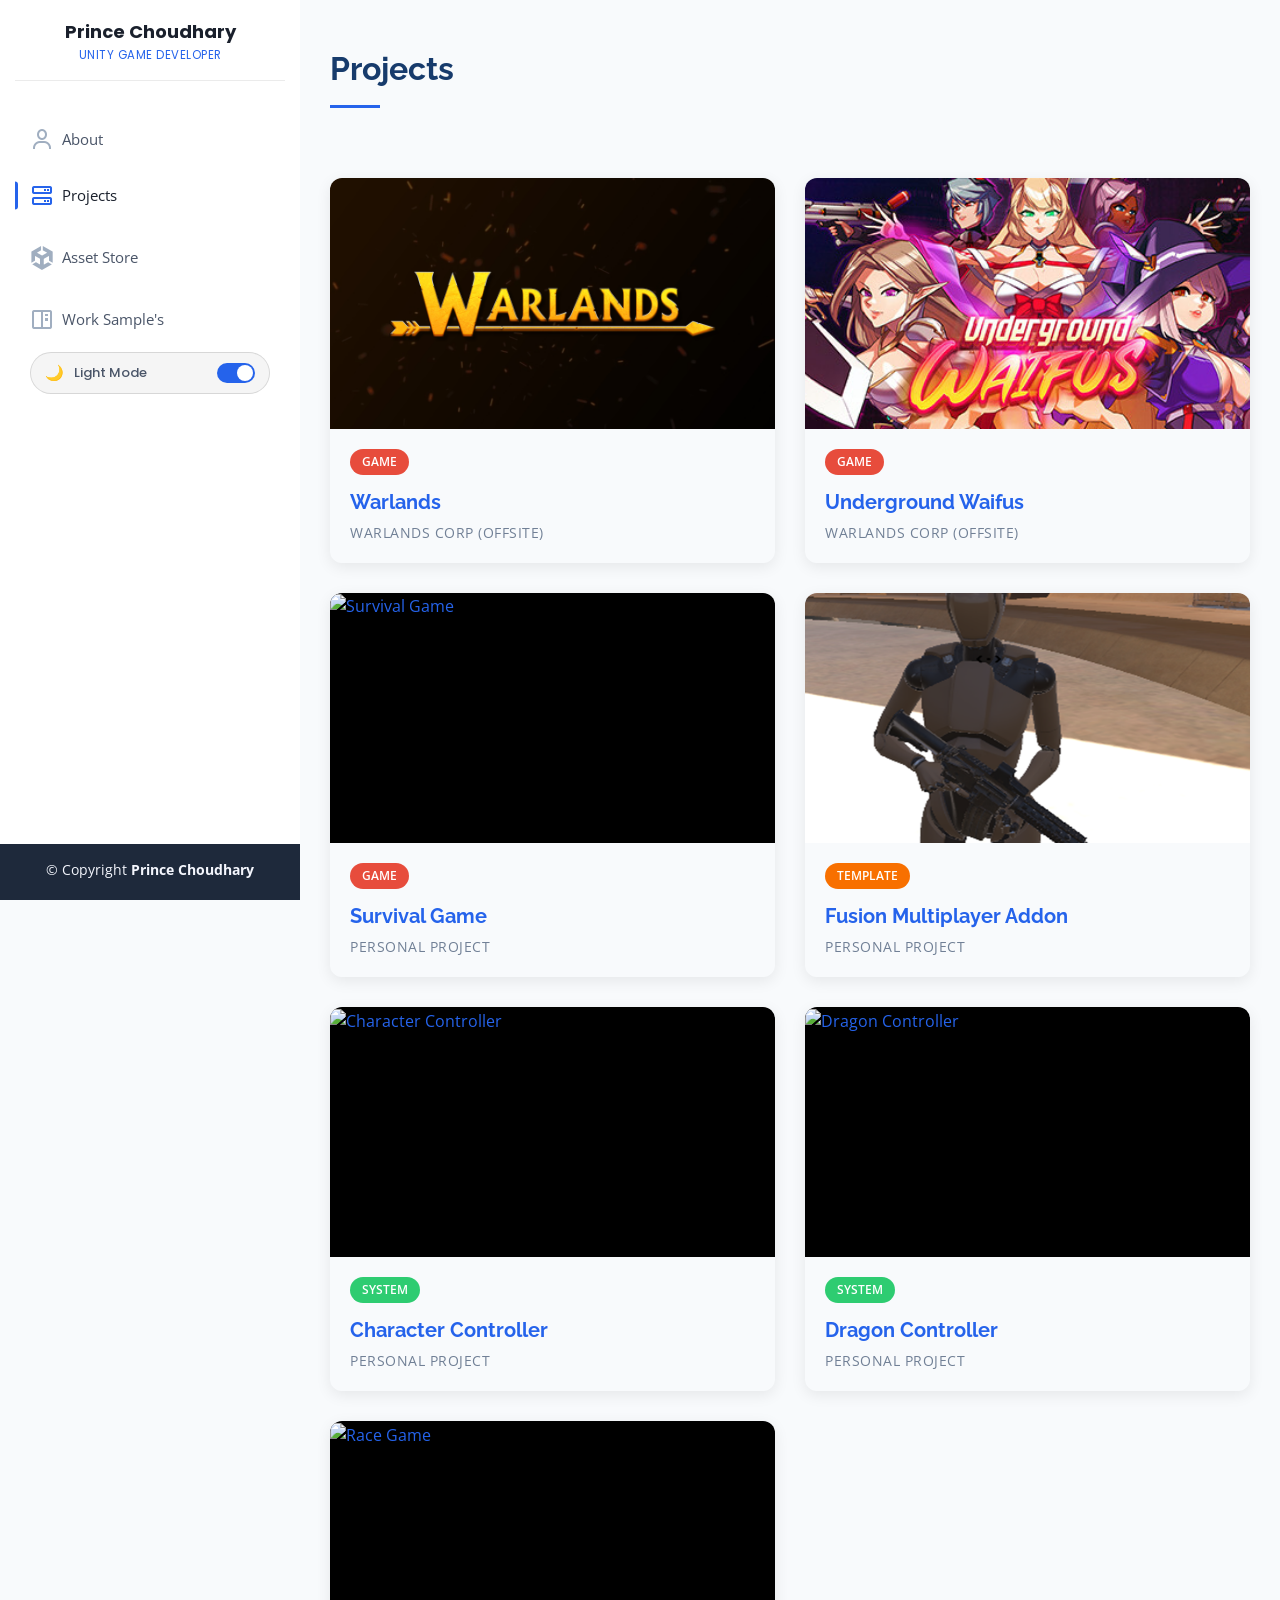
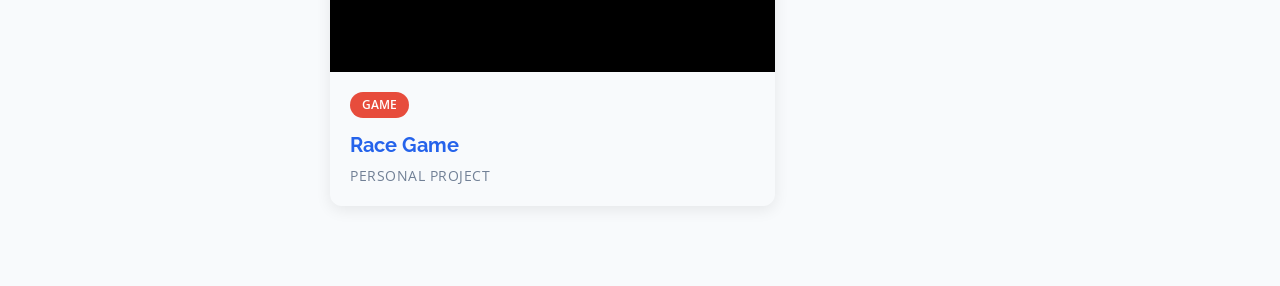
==== commit 9aa31c27: "Created dedicated page sections for each projects" ====
--- a/index.html
+++ b/index.html
@@ -51,6 +51,7 @@
 
   <!-- UI Components -->
   <link href="assets/css/components/buttons.css" rel="stylesheet">
+  <link href="assets/css/components/tabs.css" rel="stylesheet">
 
   <!-- Page Sections -->
   <link href="assets/css/sections/hero.css" rel="stylesheet">
@@ -82,14 +83,13 @@
 
       <nav id="navbar" class="nav-menu navbar">
         <ul>
-          <li><a href="#hero" class="nav-link scrollto active"><i class="bx bx-user"></i> <span>About</span></a></li>
-          <li><a href="#Projects" class="nav-link scrollto"><i class="bx bx-server"></i> <span>Projects</span></a></li>
-          <li><a href="#Work-Sample" class="nav-link scrollto"><i class="bx bx-book-content"></i> <span>Work
+          <li><a href="#" data-tab="about" class="tab-link"><i class="bx bx-user"></i> <span>About</span></a></li>
+          <li><a href="#" data-tab="projects" class="tab-link"><i class="bx bx-server"></i> <span>Projects</span></a>
+          </li>
+          <li><a href="#" data-tab="asset-store" class="tab-link"><i class="bi bi-unity"></i> <span>Asset
+                Store</span></a></li>
+          <li><a href="#" data-tab="work-sample" class="tab-link"><i class="bx bx-book-content"></i> <span>Work
                 Sample's</span></a></li>
-          <li><a href="#unity-assets" class="nav-link scrollto"><i class="bi bi-unity"></i> <span>Asset Store</span></a>
-          </li>
-          <li><a href="#resume" class="nav-link scrollto"><i class="bx bx-file-blank"></i> <span>Professional
-                Experience</span></a></li>
         </ul>
       </nav><!-- .nav-menu -->
 
@@ -103,310 +103,257 @@
     </div>
   </header><!-- End Header -->
 
-  <!-- ===================================== -->
-  <!-- 2. HERO / ABOUT COMPONENT             -->
-  <!-- ===================================== -->
-  <section id="hero" class="hero-about d-flex">
-    <video autoplay loop muted playsinline class="top-back-video">
-      <source src="assets/img/Topbg.mp4">
-    </video>
-    <div class="hero-overlay"></div>
-    <div class="container hero-about-container" data-aos="fade-in">
-
-      <!-- Left: Profile Photo & Name -->
-      <div class="hero-left">
-        <img src="assets/img/hero-bg2.webp" alt="Prince Choudhary - Profile Picture" class="hero-profile-img">
-        <h1>Prince Choudhary</h1>
-        <p class="hero-role">- <span class="typed" data-typed-items="Unity Game Developer"></span></p>
-        <div class="hero-social-links">
-          <a href="https://github.com/Prince-Choudhary-fury" target="_blank" title="GitHub"><i
-              class="bi bi-github"></i></a>
-          <a href="https://assetstore.unity.com/publishers/86535" target="_blank" title="Unity Asset Store"><i
-              class="bi bi-unity"></i></a>
-          <a href="https://www.linkedin.com/in/prince-choudhary-640a12214/" target="_blank" title="LinkedIn"><i
-              class="bx bxl-linkedin"></i></a>
-          <a href="https://www.youtube.com/channel/UCfpIgxxEeusizNlsblE0whw" target="_blank" title="YouTube"><i
-              class="bx bxl-youtube"></i></a>
+  <!-- ============================================================ -->
+  <!-- TAB CONTAINER                                                  -->
+  <!-- ============================================================ -->
+  <div id="tab-container">
+
+    <!-- ========================== -->
+    <!-- TAB 1: ABOUT (Hero+Resume) -->
+    <!-- ========================== -->
+    <div id="tab-about" class="tab-pane">
+
+      <!-- ===================================== -->
+      <!-- 2. HERO / ABOUT COMPONENT             -->
+      <!-- ===================================== -->
+      <section id="hero" class="hero-about d-flex">
+        <video autoplay loop muted playsinline class="top-back-video">
+          <source src="assets/img/Topbg.mp4">
+        </video>
+        <div class="hero-overlay"></div>
+        <div class="container hero-about-container" data-aos="fade-in">
+
+          <!-- Left: Profile Photo & Name -->
+          <div class="hero-left">
+            <img src="assets/img/hero-bg2.webp" alt="Prince Choudhary - Profile Picture" class="hero-profile-img">
+            <h1>Prince Choudhary</h1>
+            <p class="hero-role">- <span class="typed" data-typed-items="Unity Game Developer"></span></p>
+            <div class="hero-social-links">
+              <a href="https://github.com/Prince-Choudhary-fury" target="_blank" title="GitHub"><i
+                  class="bi bi-github"></i></a>
+              <a href="https://assetstore.unity.com/publishers/86535" target="_blank" title="Unity Asset Store"><i
+                  class="bi bi-unity"></i></a>
+              <a href="https://www.linkedin.com/in/prince-choudhary-640a12214/" target="_blank" title="LinkedIn"><i
+                  class="bx bxl-linkedin"></i></a>
+              <a href="https://www.youtube.com/channel/UCfpIgxxEeusizNlsblE0whw" target="_blank" title="YouTube"><i
+                  class="bx bxl-youtube"></i></a>
+            </div>
+          </div>
+
+          <!-- Right: About Content -->
+          <div class="hero-right" data-aos="fade-left" data-aos-delay="100">
+            <h2 class="hero-about-title">About Me</h2>
+            <p class="hero-about-desc">Experienced Unity Developer with a demonstrated history of working in the
+              Computer
+              Games industry. Skilled in Unity, C#, C++, GitLab, Game Development, and Photon Multiplayer. Strong
+              engineering professional with a B.Tech CSE from Aravali College of Engineering and Management.</p>
+
+            <div class="hero-info-grid">
+              <div class="hero-info-item">
+                <i class="bi bi-mortarboard-fill"></i>
+                <div>
+                  <strong>Degree</strong>
+                  <span>B.Tech, Computer Science</span>
+                </div>
+              </div>
+              <div class="hero-info-item">
+                <i class="bi bi-geo-alt-fill"></i>
+                <div>
+                  <strong>City</strong>
+                  <span>New Delhi, India</span>
+                </div>
+              </div>
+              <div class="hero-info-item">
+                <i class="bi bi-envelope-fill"></i>
+                <div>
+                  <strong>Email</strong>
+                  <span>princechoudhary0909@gmail.com</span>
+                </div>
+              </div>
+              <div class="hero-info-item">
+                <i class="bi bi-telephone-fill"></i>
+                <div>
+                  <strong>Phone</strong>
+                  <span>+91 7827607710</span>
+                </div>
+              </div>
+              <div class="hero-info-item">
+                <i class="bi bi-briefcase-fill"></i>
+                <div>
+                  <strong>Experience</strong>
+                  <span>4+ Years</span>
+                </div>
+              </div>
+              <div class="hero-info-item">
+                <i class="bi bi-controller"></i>
+                <div>
+                  <strong>Speciality</strong>
+                  <span>Multiplayer &amp; Game Mechanics</span>
+                </div>
+              </div>
+            </div>
+
+            <div class="hero-cta">
+              <a href="https://drive.google.com/file/d/1HJXWTLUyO_TaIpBf6FFOXrzIjMnaNzCq/view?usp=sharing"
+                target="_blank" class="btn-resume">Download Resume</a>
+            </div>
+
+            <!-- Skills merged into hero -->
+            <div class="hero-skills" id="skills">
+              <h3 class="hero-skills-title">Skills</h3>
+              <div class="hero-skills-grid">
+                <span class="skill-tag"><img src="assets/img/Skills_Icon/Unity.png" alt="Unity"> Unity 3D</span>
+                <span class="skill-tag"><img src="assets/img/Skills_Icon/C2.png" alt="C#"> C#</span>
+                <span class="skill-tag"><img src="assets/img/Skills_Icon/GAME DEVELOPMENT.png" alt="Game Dev"> Game
+                  Development</span>
+                <span class="skill-tag"><img src="assets/img/Skills_Icon/PHOTON PUN 2.png" alt="Photon PUN 2"> Photon
+                  PUN
+                  2</span>
+                <span class="skill-tag"><img src="assets/img/Skills_Icon/PHOTON fusion.png" alt="Photon Fusion"> Photon
+                  Fusion</span>
+                <span class="skill-tag"><img src="assets/img/Skills_Icon/c++.png" alt="C++"></span>
+                <span class="skill-tag"><img src="assets/img/Skills_Icon/C.png" alt="C"> C</span>
+                <span class="skill-tag"><img src="assets/img/Skills_Icon/gitlab.png" alt="GitLab"> GitLab</span>
+                <span class="skill-tag"><img src="assets/img/Skills_Icon/unity_plastic.png" alt="Unity VCS"> Unity
+                  Version
+                  Control</span>
+                <span class="skill-tag"><img src="assets/img/Skills_Icon/Soket.io.png" alt="Socket.io"> Socket.io</span>
+                <span class="skill-tag"><img src="assets/img/Skills_Icon/Firebase.png" alt="Firebase"> Firebase</span>
+              </div>
+            </div>
+          </div>
+
         </div>
-      </div>
-
-      <!-- Right: About Content -->
-      <div class="hero-right" data-aos="fade-left" data-aos-delay="100">
-        <h2 class="hero-about-title">About Me</h2>
-        <p class="hero-about-desc">Experienced Unity Developer with a demonstrated history of working in the Computer
-          Games industry. Skilled in Unity, C#, C++, GitLab, Game Development, and Photon Multiplayer. Strong
-          engineering professional with a B.Tech CSE from Aravali College of Engineering and Management.</p>
-
-        <div class="hero-info-grid">
-          <div class="hero-info-item">
-            <i class="bi bi-mortarboard-fill"></i>
-            <div>
-              <strong>Degree</strong>
-              <span>B.Tech, Computer Science</span>
-            </div>
-          </div>
-          <div class="hero-info-item">
-            <i class="bi bi-geo-alt-fill"></i>
-            <div>
-              <strong>City</strong>
-              <span>New Delhi, India</span>
-            </div>
-          </div>
-          <div class="hero-info-item">
-            <i class="bi bi-envelope-fill"></i>
-            <div>
-              <strong>Email</strong>
-              <span>princechoudhary0909@gmail.com</span>
-            </div>
-          </div>
-          <div class="hero-info-item">
-            <i class="bi bi-telephone-fill"></i>
-            <div>
-              <strong>Phone</strong>
-              <span>+91 7827607710</span>
-            </div>
-          </div>
-          <div class="hero-info-item">
-            <i class="bi bi-briefcase-fill"></i>
-            <div>
-              <strong>Experience</strong>
-              <span>4+ Years</span>
-            </div>
-          </div>
-          <div class="hero-info-item">
-            <i class="bi bi-controller"></i>
-            <div>
-              <strong>Speciality</strong>
-              <span>Multiplayer &amp; Game Mechanics</span>
-            </div>
+      </section><!-- End Hero / About -->
+      <!-- resume is appended here by tabs.js -->
+    </div><!-- End tab-about -->
+
+    <!-- ========================== -->
+    <!-- TAB 2: PROJECTS (Default) -->
+    <!-- ========================== -->
+    <div id="tab-projects" class="tab-pane">
+      <!-- ===================================== -->
+      <!-- 4. PROJECTS / VIDEO SHOWCASE COMPONENT-->
+      <!-- ===================================== -->
+      <section id="Projects" class="Projects_mobile">
+        <div class="container">
+
+          <div class="section-title">
+            <h2>Projects</h2>
+          </div>
+          <!-- ========================= Projects Grid ======================== -->
+          <div class="projects-grid">
+
+            <!-- Warlands -->
+            <a href="project-details.html?id=warlands" class="project-card" data-aos="fade-up" data-aos-delay="100">
+              <div class="project-card-media">
+                <img src="assets/img/Game ss/Warland_Logo.jpg" class="img-fluid" alt="">
+              </div>
+              <div class="project-card-content">
+                <div class="project-badge" style="background-color: var(--badge-red, #e74c3c);">Game</div>
+                <h3 class="project-title">Warlands</h3>
+                <p class="project-subtitle">Warlands Corp (Offsite)</p>
+              </div>
+            </a>
+
+            <!-- Underground Waifus -->
+            <a href="project-details.html?id=underground-waifus" class="project-card" data-aos="fade-up"
+              data-aos-delay="150">
+              <div class="project-card-media">
+                <img src="assets/img/Game ss/Underground Waifus.jpg" class="img-fluid" alt="">
+              </div>
+              <div class="project-card-content">
+                <div class="project-badge" style="background-color: var(--badge-red, #e74c3c);">Game</div>
+                <h3 class="project-title">Underground Waifus</h3>
+                <p class="project-subtitle">Warlands Corp (Offsite)</p>
+              </div>
+            </a>
+
+            <!-- Survival Game -->
+            <a href="project-details.html?id=survival-game" class="project-card" data-aos="fade-up"
+              data-aos-delay="200">
+              <div class="project-card-media">
+                <img src="https://img.youtube.com/vi/TqqLzDVP2v0/maxresdefault.jpg" alt="Survival Game">
+              </div>
+              <div class="project-card-content">
+                <div class="project-badge" style="background-color: var(--badge-red, #e74c3c);">Game</div>
+                <h3 class="project-title">Survival Game</h3>
+                <p class="project-subtitle">Personal Project</p>
+              </div>
+            </a>
+
+            <!-- Fusion Multiplayer Addon -->
+            <a href="project-details.html?id=fusion-multiplayer" class="project-card" data-aos="fade-up"
+              data-aos-delay="250">
+              <div class="project-card-media">
+                <img src="assets/img/Game ss/Multiplayer.png" class="img-fluid" alt="">
+              </div>
+              <div class="project-card-content">
+                <div class="project-badge" style="background-color: var(--badge-green, #f87000);">Template</Template>
+                </div>
+                <h3 class="project-title">Fusion Multiplayer Addon</h3>
+                <p class="project-subtitle">Personal Project</p>
+              </div>
+            </a>
+
+            <!-- Character Controller -->
+            <a href="project-details.html?id=character-controller" class="project-card" data-aos="fade-up"
+              data-aos-delay="300">
+              <div class="project-card-media">
+                <img src="https://img.youtube.com/vi/GE18HUyden4/maxresdefault.jpg" alt="Character Controller">
+              </div>
+              <div class="project-card-content">
+                <div class="project-badge" style="background-color: var(--badge-green, #2ecc71);">System</div>
+                <h3 class="project-title">Character Controller</h3>
+                <p class="project-subtitle">Personal Project</p>
+              </div>
+            </a>
+
+            <!-- Dragon Controller -->
+            <a href="project-details.html?id=dragon-controller" class="project-card" data-aos="fade-up"
+              data-aos-delay="350">
+              <div class="project-card-media">
+                <img src="https://img.youtube.com/vi/r51LUL3Lt7o/maxresdefault.jpg" alt="Dragon Controller">
+              </div>
+              <div class="project-card-content">
+                <div class="project-badge" style="background-color: var(--badge-green, #2ecc71);">System</div>
+                <h3 class="project-title">Dragon Controller</h3>
+                <p class="project-subtitle">Personal Project</p>
+              </div>
+            </a>
+
+            <!-- Race Game -->
+            <a href="project-details.html?id=race-game" class="project-card" data-aos="fade-up" data-aos-delay="400">
+              <div class="project-card-media">
+                <img src="https://img.youtube.com/vi/XtzNrtcO0WA/maxresdefault.jpg" alt="Race Game">
+              </div>
+              <div class="project-card-content">
+                <div class="project-badge" style="background-color: var(--badge-red, #e74c3c);">Game</div>
+                <h3 class="project-title">Race Game</h3>
+                <p class="project-subtitle">Personal Project</p>
+              </div>
+            </a>
+
           </div>
         </div>
-
-        <div class="hero-cta">
-          <a href="https://drive.google.com/file/d/1HJXWTLUyO_TaIpBf6FFOXrzIjMnaNzCq/view?usp=sharing" target="_blank"
-            class="btn-resume">Download Resume</a>
-        </div>
-
-        <!-- Skills merged into hero -->
-        <div class="hero-skills" id="skills">
-          <h3 class="hero-skills-title">Skills</h3>
-          <div class="hero-skills-grid">
-            <span class="skill-tag"><img src="assets/img/Skills_Icon/Unity.png" alt="Unity"> Unity 3D</span>
-            <span class="skill-tag"><img src="assets/img/Skills_Icon/C2.png" alt="C#"> C#</span>
-            <span class="skill-tag"><img src="assets/img/Skills_Icon/GAME DEVELOPMENT.png" alt="Game Dev"> Game
-              Development</span>
-            <span class="skill-tag"><img src="assets/img/Skills_Icon/PHOTON PUN 2.png" alt="Photon PUN 2"> Photon PUN
-              2</span>
-            <span class="skill-tag"><img src="assets/img/Skills_Icon/PHOTON fusion.png" alt="Photon Fusion"> Photon
-              Fusion</span>
-            <span class="skill-tag"><img src="assets/img/Skills_Icon/c++.png" alt="C++"></span>
-            <span class="skill-tag"><img src="assets/img/Skills_Icon/C.png" alt="C"> C</span>
-            <span class="skill-tag"><img src="assets/img/Skills_Icon/gitlab.png" alt="GitLab"> GitLab</span>
-            <span class="skill-tag"><img src="assets/img/Skills_Icon/unity_plastic.png" alt="Unity VCS"> Unity Version
-              Control</span>
-            <span class="skill-tag"><img src="assets/img/Skills_Icon/Soket.io.png" alt="Socket.io"> Socket.io</span>
-            <span class="skill-tag"><img src="assets/img/Skills_Icon/Firebase.png" alt="Firebase"> Firebase</span>
-          </div>
-        </div>
-      </div>
-
-    </div>
-  </section><!-- End Hero / About -->
-
-  <main id="main">
-
-    <!-- ===================================== -->
-    <!-- 4. PROJECTS / VIDEO SHOWCASE COMPONENT-->
-    <!-- ===================================== -->
-    <section id="Projects" class="Projects_mobile">
-      <div class="container">
-
-        <div class="section-title">
-          <h2>Projects</h2>
-        </div>
-        <!-- =========================Warlands======================== -->
-        <div class="row">
-          <div class="col-lg-7 projects-video" data-aos="fade-right">
-            <video class="project-video" loop muted playsinline>
-              <source src="assets/img/game video/Gameplay Warlands.mp4">
-            </video>
-          </div>
-          <div class="col-lg-5 pt-4 pt-sm-0 pt-lg-0 content mt-3 " data-aos="fade-left">
-            <a href="https://warlands.io/" target="_blank">
-              <h3 class="mt-5">Warlands</h3>
-            </a>
-            <h6 class="text-muted">Warlands Corp (Offsite)</h6>
-            <p class="project-date">Sep 2021 to Present (Full Time)</p>
-            <p>Warlands is a unique metaverse Game that combines Moba and Battle Royale mechanics in a competitive
-              format, where users strategically survive and conquer areas of the playfield in 5v5 team battles.</p>
-            <div class="row">
-            </div>
-          </div>
-        </div>
-        <div class="line"></div>
-        <div class="line1"></div>
-
-        <!-- =========================Underground Waifus======================== -->
-        <div class="row">
-          <div class="col-lg-7 projects-video" data-aos="fade-right">
-            <video class="project-video" loop muted playsinline>
-              <source src="assets/img/game video/UndergroundWaifusTCG.mp4">
-            </video>
-          </div>
-          <div class="col-lg-5 pt-4 pt-sm-0 pt-lg-0 content mt-3 " data-aos="fade-left">
-            <a href="https://undergroundwaifus.com/" target="_blank">
-              <h3 class="mt-5">Underground Waifus</h3>
-            </a>
-            <h6 class="text-muted">Warlands Corp (Offsite)</h6>
-            <p class="project-date">Sep 2021 to Present (Full Time)</p>
-            <p>Underground Waifus is a captivating NFT card game that merges physical and digital collecting.
-              With unique editions, limited collections, and a player-driven economy, it’s a fusion of art, strategy,
-              and blockchain technology.
-              Dive into the future of TCG multiplayer and become a formidable waifus leader!</p>
-            <div class="row">
-            </div>
-          </div>
-        </div>
-        <div class="line"></div>
-        <div class="line1"></div>
-        <!-- =========================Survival======================== -->
-        <div class="row">
-          <div class="col-lg-7 mt-5 projects-video" data-aos="fade-right">
-            <video class="project-video" loop muted playsinline>
-              <source src="assets/img/game video/servival.mp4">
-            </video>
-          </div>
-          <div class="col-lg-5 pt-4 pt-lg-0 content mt-3 " data-aos="fade-left">
-            <a href="https://www.youtube.com/watch?v=TqqLzDVP2v0" target="_blank">
-              <h3 class="mt-5">Survival Game</h3>
-            </a>
-            <p class="project-date">Duration: Jul 2021 - Aug 2021</p>
-            <p>It is a First Person Survival game. Here the player was stuck on an island due to his plane crashed and
-              now he had to gather resources to survive on this island. Here players can do construction, craft
-              different weapons, and hunt animals to survive.</p>
-            <div class="row">
-            </div>
-          </div>
-
-        </div>
-        <div class="line"></div>
-        <div class="line1"></div>
-        <!-- =========================Multiplayer Addon======================== -->
-        <div class="row">
-          <div class="col-lg-7 mt-5 projects-video" data-aos="fade-right">
-            <video class="project-video" loop muted playsinline>
-              <source src="assets/img/game video/Fusion Multiplayer Addon.mp4">
-            </video>
-          </div>
-          <div class="col-lg-5 pt-4 pt-lg-0 content mt-3 " data-aos="fade-left">
-            <a href="https://www.youtube.com/watch?v=yGSR8xzqIEs" target="_blank">
-              <h3 class="mt-5">Fusion Multiplayer Addon</h3>
-            </a>
-            <p class="project-date">Duration: Jan 2024 - Feb 2024</p>
-            <ul>
-              <li><b>Session Manager</b> to synchronize room details and game statistics, enhancing the overall gaming
-                experience.</li>
-              <li><b>Player Data Handler</b>, responsible for syncing all player stats.</li>
-              <li><b>Rejoining mechanism</b> for players to seamlessly re-enter rooms in case of network issues or
-                sudden disconnects.</li>
-              <li><b>Host Migration</b> functionality, creating a new host if the existing one left the room, ensuring
-                uninterrupted gameplay.</li>
-              <li><b>Lobby</b> to get all available room.</li>
-              <li><b>Voice and Text chat</b> to comunicate InGame.</li>
-              <li><b>Network Character Controller</b>, ensuring synchronized player movement within the gaming
-                environment.</li>
-              <li>Network synchronized <b>weapon</b>.</li>
-              <li><b>URP Settings Menu</b> (Including Graphics, Display and Audio Settings).</li>
-            </ul>
-            <div class="row">
-            </div>
-          </div>
-
-        </div>
-        <div class="line"></div>
-        <div class="line1"></div>
-        <!-- =========================Charactercontroller======================== -->
-        <div class="row">
-          <div class="col-lg-7 mt-5 projects-video" data-aos="fade-right">
-            <video class="project-video" loop muted playsinline>
-              <source src="assets/img/game video/charactercontroller.mp4">
-            </video>
-          </div>
-          <div class="col-lg-5 pt-4 pt-lg-0 content mt-3 " data-aos="fade-left">
-            <a href="https://www.youtube.com/watch?v=GE18HUyden4" target="_blank">
-              <h3 class="mt-5">Character Controller</h3>
-            </a>
-            <p class="project-date">Jul 2023 to Jul 2023</p>
-            <p>The character controller I made in Unity lets players move smoothly and dodge, skid, roll,
-              and use weapons like swords, bows, and magic. It's easy to control and adds fun and dynamic
-              gameplay, allowing players to explore and fight in the game world with different styles and strategies.
-            </p>
-            <div class="row">
-            </div>
-          </div>
-        </div>
-        <div class="line"></div>
-        <div class="line1"></div>
-        <!-- =========================Dragon Controller======================== -->
-        <div class="row">
-          <div class="col-lg-7 mt-5 projects-video" data-aos="fade-right">
-            <video class="project-video" loop muted playsinline>
-              <source src="assets/img/game video/dragon controller.mp4">
-            </video>
-          </div>
-          <div class="col-lg-5 pt-4 pt-lg-0 content mt-3 " data-aos="fade-left">
-            <a href="https://www.youtube.com/watch?v=r51LUL3Lt7o" target="_blank">
-              <h3 class="mt-5">Dragon Controller</h3>
-            </a>
-            <p class="project-date">Duration: Aug 2023 to Aug 2023</p>
-            <p>The dragon controller I created in Unity enables players to control a dragon's movement with ease.
-              It features a realistic locomotion system that allows the dragon to fly, glide, and walk on the ground
-              seamlessly.
-              Players can navigate through the game world using the dragon's wings, making the experience immersive and
-              exciting.</p>
-            <div class="row">
-            </div>
-          </div>
-
-        </div>
-        <div class="line"></div>
-        <div class="line1"></div>
-        <!-- =========================Race Game======================== -->
-        <div class="row">
-          <div class="col-lg-7 mt-5 projects-video" data-aos="fade-right">
-            <video class="project-video" loop muted playsinline>
-              <source src="assets/img/game video/race game.mp4">
-            </video>
-          </div>
-          <div class="col-lg-5 pt-4 pt-lg-0 content mt-3 " data-aos="fade-left">
-            <a href="https://www.youtube.com/watch?v=XtzNrtcO0WA" target="_blank">
-              <h3 class="mt-5">Race Game</h3>
-            </a>
-            <p class="project-date">Duration: Jul 2021 - Jul 2021</p>
-            <p>Different types of Tracks to race on it. This Game has different environments for different game
-              levels and it also consist of so many exciting difficulties in between the race.
-              There is a garage available in the game where player can boost their car to next level.
-              The main motive behind this game was to create a realistic Game with different kinds of racing tracks at
-              different locations.</p>
-            <div class="row">
-            </div>
-          </div>
-        </div>
-      </div>
-    </section><!-- End Projects Section -->
-
-
-    <!-- ===================================== -->
-    <!-- 5. WORK SAMPLES GALLRY COMPONENT      -->
-    <!-- ===================================== -->
-    <section id="Work-Sample" class="portfolio section-bg">
-      <div class="container">
-        <div class="section-title">
-          <h2>Work Sample's</h2>
-          <p>Downloade and try works samples listed below</p>
-        </div>
-
-        <!-- <div class="row" data-aos="fade-up">
+      </section><!-- End Projects Section -->
+    </div><!-- End tab-projects -->
+
+    <!-- ========================== -->
+    <!-- TAB 4: WORK SAMPLE         -->
+    <!-- ========================== -->
+    <div id="tab-work-sample" class="tab-pane">
+      <!-- ===================================== -->
+      <!-- 5. WORK SAMPLES GALLERY COMPONENT      -->
+      <!-- ===================================== -->
+      <section id="Work-Sample" class="portfolio section-bg">
+        <div class="container">
+          <div class="section-title">
+            <h2>Work Sample's</h2>
+            <p>Downloade and try works samples listed below</p>
+          </div>
+
+          <!-- <div class="row" data-aos="fade-up">
               <div class="col-lg-12 d-flex justify-content-center">
                 <ul id="portfolio-flters">
                   <li data-filter="*" class="filter-active">All</li>
@@ -417,186 +364,190 @@
               </div>
             </div> -->
 
-        <div class="row portfolio-container" data-aos="fade-up" data-aos-delay="100">
-
-          <div class="col-lg-4 col-md-6 portfolio-item filter-game">
-            <div class="portfolio-wrap">
-              <img src="assets/img/Game ss/Trivial Quiz(Replica).jpg" class="img-fluid" alt="">
-              <div class="portfolio-links">
-                <a href="assets/img/Game ss/Trivial Quiz(Replica).jpg" data-gallery="portfolioGallery"
-                  class="portfolio-lightbox" title="Trivial Quiz(Replica)"><i class="bx bx-plus"></i></a>
-                <a href="https://drive.google.com/file/d/10n85pIOAyfiiGTX6RwWadNga8y-V2BKQ/view?usp=sharing"
-                  target="_blank" title="More Details"><i class="bi bi-cloud-arrow-down"></i></a>
-              </div>
-            </div>
-          </div>
-
-          <div class="col-lg-4 col-md-6 portfolio-item filter-game">
-            <div class="portfolio-wrap">
-              <img src="assets/img/Game ss/Jumble Quiz.jpg" class="img-fluid" alt="">
-              <div class="portfolio-links">
-                <a href="assets/img/Game ss/Jumble Quiz.jpg" data-gallery="portfolioGallery" class="portfolio-lightbox"
-                  title="Jumble Quiz"><i class="bx bx-plus"></i></a>
-                <a href="https://drive.google.com/file/d/1X5lX9XdsWwdzxeKsDqEouH808ATdl65m/view" target="_blank"
-                  title="More Details"><i class="bi bi-cloud-arrow-down"></i></a>
-              </div>
-            </div>
-          </div>
-
-          <div class="col-lg-4 col-md-6 portfolio-item filter-game">
-            <div class="portfolio-wrap">
-              <img src="assets/img/Game ss/Ball.jpg" class="img-fluid">
-              <div class="portfolio-links">
-                <a href="assets/img/Game ss/Ball.jpg" data-gallery="portfolioGallery" class="portfolio-lightbox"
-                  title="Ball"><i class="bx bx-plus"></i></a>
-                <a href="https://drive.google.com/file/d/1KasfngFTY4IL5rOtElaBZZTsaaIGGSwK/view" target="_blank"
-                  title="More Details"><i class="bi bi-cloud-arrow-down"></i></a>
-              </div>
-            </div>
-          </div>
-
-          <div class="col-lg-4 col-md-6 portfolio-item filter-game">
-            <div class="portfolio-wrap">
-              <img src="assets/img/Game ss/Car Race.jpg" class="img-fluid" alt="">
-              <div class="portfolio-links">
-                <a href="assets/img/Game ss/Car Race.jpg" data-gallery="portfolioGallery" class="portfolio-lightbox"
-                  title="Racing"><i class="bx bx-plus"></i></a>
-                <a href="https://drive.google.com/file/d/1xCys-h0R11bPga5cOzK01derrdlv10UX/view" target="_blank"
-                  title="More Details"><i class="bi bi-cloud-arrow-down"></i></a>
-              </div>
-            </div>
-          </div>
-
-          <div class="col-lg-4 col-md-6 portfolio-item filter-game">
-            <div class="portfolio-wrap">
-              <img src="assets/img/Game ss/2D Survival.jpg" class="img-fluid" alt="">
-              <div class="portfolio-links">
-                <a href="assets/img/Game ss/2D Survival.jpg" data-gallery="portfolioGallery" class="portfolio-lightbox"
-                  title="2D Survival"><i class="bx bx-plus"></i></a>
-                <a href="https://drive.google.com/file/d/1h7AYYghOAGk8W1aO9mnyiU8GDCSR0TMY/view" target="_blank"
-                  title="More Details"><i class="bi bi-cloud-arrow-down"></i></a>
-              </div>
-            </div>
-          </div>
-
-          <div class="col-lg-4 col-md-6 portfolio-item filter-game">
-            <div class="portfolio-wrap">
-              <img src="assets/img/Game ss/Lets Survive.jpg" class="img-fluid" alt="">
-              <div class="portfolio-links">
-                <a href="assets/img/Game ss/Lets Survive.jpg" data-gallery="portfolioGallery" class="portfolio-lightbox"
-                  title="Let's Survive"><i class="bx bx-plus"></i></a>
-                <a href="https://play.unity.com/en/games/6edc0fec-5bc7-45b3-a1a6-5b8a2dc0dba1/webgl-builds"
-                  target="_blank" title="More Details"><i class="bi bi-cloud-arrow-down"></i></a>
-              </div>
-            </div>
-          </div>
-
-          <div class="col-lg-4 col-md-6 portfolio-item filter-game">
-            <div class="portfolio-wrap">
-              <img src="assets/img/Game ss/Multiplayer.png" class="img-fluid" alt="">
-              <div class="portfolio-links">
-                <a href="assets/img/Game ss/Multiplayer.png" data-gallery="portfolioGallery" class="portfolio-lightbox"
-                  title="Fusion Multiplayer Addon"><i class="bx bx-plus"></i></a>
-                <a href="https://drive.google.com/file/d/1-4GUmAdoSAow-mgNmbPovltw7YLXbZ6j/view?usp=sharing"
-                  target="_blank" title="More Details"><i class="bi bi-cloud-arrow-down"></i></a>
-              </div>
-            </div>
-          </div>
-
-          <div class="col-lg-4 col-md-6 portfolio-item filter-game">
-            <div class="portfolio-wrap">
-              <img src="assets/img/Game ss/Ludo SuperStar.png" class="img-fluid" alt="">
-              <div class="portfolio-links">
-                <a href="assets/img/Game ss/Ludo SuperStar.png" data-gallery="portfolioGallery"
-                  class="portfolio-lightbox" title="Ludo"><i class="bx bx-plus"></i></a>
-                <a href="https://drive.google.com/file/d/1m8yu4dKvBd-Zp9gWEidtSsw8f30jie8R/view?usp=sharing"
-                  target="_blank" title="More Details"><i class="bi bi-cloud-arrow-down"></i></a>
+          <div class="row portfolio-container" data-aos="fade-up" data-aos-delay="100">
+
+            <div class="col-lg-4 col-md-6 portfolio-item filter-game">
+              <div class="portfolio-wrap">
+                <img src="assets/img/Game ss/Trivial Quiz(Replica).jpg" class="img-fluid" alt="">
+                <div class="portfolio-links">
+                  <a href="assets/img/Game ss/Trivial Quiz(Replica).jpg" data-gallery="portfolioGallery"
+                    class="portfolio-lightbox" title="Trivial Quiz(Replica)"><i class="bx bx-plus"></i></a>
+                  <a href="https://drive.google.com/file/d/10n85pIOAyfiiGTX6RwWadNga8y-V2BKQ/view?usp=sharing"
+                    target="_blank" title="More Details"><i class="bi bi-cloud-arrow-down"></i></a>
+                </div>
+              </div>
+            </div>
+
+            <!-- <div class="col-lg-4 col-md-6 portfolio-item filter-game">
+              <div class="portfolio-wrap">
+                <img src="assets/img/Game ss/Jumble Quiz.jpg" class="img-fluid" alt="">
+                <div class="portfolio-links">
+                  <a href="assets/img/Game ss/Jumble Quiz.jpg" data-gallery="portfolioGallery"
+                    class="portfolio-lightbox" title="Jumble Quiz"><i class="bx bx-plus"></i></a>
+                  <a href="https://drive.google.com/file/d/1X5lX9XdsWwdzxeKsDqEouH808ATdl65m/view" target="_blank"
+                    title="More Details"><i class="bi bi-cloud-arrow-down"></i></a>
+                </div>
+              </div>
+            </div>
+
+            <div class="col-lg-4 col-md-6 portfolio-item filter-game">
+              <div class="portfolio-wrap">
+                <img src="assets/img/Game ss/Ball.jpg" class="img-fluid">
+                <div class="portfolio-links">
+                  <a href="assets/img/Game ss/Ball.jpg" data-gallery="portfolioGallery" class="portfolio-lightbox"
+                    title="Ball"><i class="bx bx-plus"></i></a>
+                  <a href="https://drive.google.com/file/d/1KasfngFTY4IL5rOtElaBZZTsaaIGGSwK/view" target="_blank"
+                    title="More Details"><i class="bi bi-cloud-arrow-down"></i></a>
+                </div>
+              </div>
+            </div> -->
+
+            <div class="col-lg-4 col-md-6 portfolio-item filter-game">
+              <div class="portfolio-wrap">
+                <img src="assets/img/Game ss/Car Race.jpg" class="img-fluid" alt="">
+                <div class="portfolio-links">
+                  <a href="assets/img/Game ss/Car Race.jpg" data-gallery="portfolioGallery" class="portfolio-lightbox"
+                    title="Racing"><i class="bx bx-plus"></i></a>
+                  <a href="https://drive.google.com/file/d/1xCys-h0R11bPga5cOzK01derrdlv10UX/view" target="_blank"
+                    title="More Details"><i class="bi bi-cloud-arrow-down"></i></a>
+                </div>
+              </div>
+            </div>
+
+            <!-- <div class="col-lg-4 col-md-6 portfolio-item filter-game">
+              <div class="portfolio-wrap">
+                <img src="assets/img/Game ss/2D Survival.jpg" class="img-fluid" alt="">
+                <div class="portfolio-links">
+                  <a href="assets/img/Game ss/2D Survival.jpg" data-gallery="portfolioGallery"
+                    class="portfolio-lightbox" title="2D Survival"><i class="bx bx-plus"></i></a>
+                  <a href="https://drive.google.com/file/d/1h7AYYghOAGk8W1aO9mnyiU8GDCSR0TMY/view" target="_blank"
+                    title="More Details"><i class="bi bi-cloud-arrow-down"></i></a>
+                </div>
+              </div>
+            </div> -->
+
+            <div class="col-lg-4 col-md-6 portfolio-item filter-game">
+              <div class="portfolio-wrap">
+                <img src="assets/img/Game ss/Lets Survive.jpg" class="img-fluid" alt="">
+                <div class="portfolio-links">
+                  <a href="assets/img/Game ss/Lets Survive.jpg" data-gallery="portfolioGallery"
+                    class="portfolio-lightbox" title="Let's Survive"><i class="bx bx-plus"></i></a>
+                  <a href="https://play.unity.com/en/games/6edc0fec-5bc7-45b3-a1a6-5b8a2dc0dba1/webgl-builds"
+                    target="_blank" title="More Details"><i class="bi bi-cloud-arrow-down"></i></a>
+                </div>
+              </div>
+            </div>
+
+            <!-- <div class="col-lg-4 col-md-6 portfolio-item filter-game">
+              <div class="portfolio-wrap">
+                <img src="assets/img/Game ss/Multiplayer.png" class="img-fluid" alt="">
+                <div class="portfolio-links">
+                  <a href="assets/img/Game ss/Multiplayer.png" data-gallery="portfolioGallery"
+                    class="portfolio-lightbox" title="Fusion Multiplayer Addon"><i class="bx bx-plus"></i></a>
+                  <a href="https://drive.google.com/file/d/1-4GUmAdoSAow-mgNmbPovltw7YLXbZ6j/view?usp=sharing"
+                    target="_blank" title="More Details"><i class="bi bi-cloud-arrow-down"></i></a>
+                </div>
+              </div>
+            </div> -->
+
+            <div class="col-lg-4 col-md-6 portfolio-item filter-game">
+              <div class="portfolio-wrap">
+                <img src="assets/img/Game ss/Ludo SuperStar.png" class="img-fluid" alt="">
+                <div class="portfolio-links">
+                  <a href="assets/img/Game ss/Ludo SuperStar.png" data-gallery="portfolioGallery"
+                    class="portfolio-lightbox" title="Ludo"><i class="bx bx-plus"></i></a>
+                  <a href="https://drive.google.com/file/d/1m8yu4dKvBd-Zp9gWEidtSsw8f30jie8R/view?usp=sharing"
+                    target="_blank" title="More Details"><i class="bi bi-cloud-arrow-down"></i></a>
+                </div>
               </div>
             </div>
           </div>
         </div>
-      </div>
-
-      </div>
-    </section><!-- End Portfolio Section -->
-
-    <!-- ===================================== -->
-    <!-- 6. UNITY ASSET STORE PRODUCTS        -->
-    <!-- ===================================== -->
-    <section id="unity-assets" class="unity-assets section-bg">
-      <div class="container">
-
-        <div class="section-title">
-          <h2>Unity Asset Store</h2>
-          <p>Published developer tools available on the Unity Asset Store, trusted by thousands of developers worldwide.
-          </p>
+
+      </section><!-- End Portfolio Section -->
+    </div><!-- End tab-work-sample -->
+
+    <!-- ========================== -->
+    <!-- TAB 3: ASSET STORE         -->
+    <!-- ========================== -->
+    <div id="tab-asset-store" class="tab-pane">
+      <!-- ===================================== -->
+      <!-- 6. UNITY ASSET STORE PRODUCTS        -->
+      <!-- ===================================== -->
+      <section id="unity-assets" class="unity-assets section-bg">
+        <div class="container">
+
+          <div class="section-title">
+            <h2>Unity Asset Store</h2>
+            <p>Published developer tools available on the Unity Asset Store, trusted by thousands of developers
+              worldwide.
+            </p>
+          </div>
+
+          <div class="ua-card" data-aos="fade-up">
+
+            <!-- Left: Product Image -->
+            <div class="ua-image-wrap">
+              <img src="assets/img/AssetStore/MissingReferenceFinder.webp"
+                alt="Missing Reference Finder - Unity Asset Store Tool" class="ua-image">
+              <div class="ua-badge">
+                <i class="bi bi-unity"></i> Unity Asset Store
+              </div>
+            </div>
+
+            <!-- Right: Product Info -->
+            <div class="ua-content">
+
+              <div class="ua-header">
+                <h3 class="ua-title">Missing Reference Finder</h3>
+                <div class="ua-sales">
+                  <i class="bi bi-bag-check-fill"></i>
+                  <span>2,355+ Sales</span>
+                </div>
+              </div>
+
+              <p class="ua-desc">
+                An essential Unity Editor tool that provides a comprehensive solution to identify and resolve
+                null references and missing components within game objects. Enhance project stability and
+                minimize runtime errors with powerful search options across asset folders, the current scene,
+                or selected objects.
+              </p>
+
+              <div class="ua-features">
+                <div class="ua-feature">
+                  <i class="bi bi-search"></i>
+                  <span>Scan asset folders, scenes &amp; selected objects</span>
+                </div>
+                <div class="ua-feature">
+                  <i class="bi bi-bug-fill"></i>
+                  <span>Identifies null references &amp; missing components</span>
+                </div>
+                <div class="ua-feature">
+                  <i class="bi bi-plug-fill"></i>
+                  <span>Seamless Unity Editor integration</span>
+                </div>
+                <div class="ua-feature">
+                  <i class="bi bi-palette-fill"></i>
+                  <span>Customizable UI with manual color selection</span>
+                </div>
+              </div>
+
+              <div class="ua-actions">
+                <a href="https://assetstore.unity.com/packages/tools/game-toolkits/missing-reference-finder-257205"
+                  target="_blank" class="ua-btn-primary">
+                  <i class="bi bi-unity"></i> View on Asset Store
+                </a>
+              </div>
+
+            </div>
+          </div>
+
         </div>
-
-        <div class="ua-card" data-aos="fade-up">
-
-          <!-- Left: Product Image -->
-          <div class="ua-image-wrap">
-            <img src="assets/img/AssetStore/MissingReferenceFinder.webp"
-              alt="Missing Reference Finder - Unity Asset Store Tool" class="ua-image">
-            <div class="ua-badge">
-              <i class="bi bi-unity"></i> Unity Asset Store
-            </div>
-          </div>
-
-          <!-- Right: Product Info -->
-          <div class="ua-content">
-
-            <div class="ua-header">
-              <h3 class="ua-title">Missing Reference Finder</h3>
-              <div class="ua-sales">
-                <i class="bi bi-bag-check-fill"></i>
-                <span>2,355+ Sales</span>
-              </div>
-            </div>
-
-            <p class="ua-desc">
-              An essential Unity Editor tool that provides a comprehensive solution to identify and resolve
-              null references and missing components within game objects. Enhance project stability and
-              minimize runtime errors with powerful search options across asset folders, the current scene,
-              or selected objects.
-            </p>
-
-            <div class="ua-features">
-              <div class="ua-feature">
-                <i class="bi bi-search"></i>
-                <span>Scan asset folders, scenes &amp; selected objects</span>
-              </div>
-              <div class="ua-feature">
-                <i class="bi bi-bug-fill"></i>
-                <span>Identifies null references &amp; missing components</span>
-              </div>
-              <div class="ua-feature">
-                <i class="bi bi-plug-fill"></i>
-                <span>Seamless Unity Editor integration</span>
-              </div>
-              <div class="ua-feature">
-                <i class="bi bi-palette-fill"></i>
-                <span>Customizable UI with manual color selection</span>
-              </div>
-            </div>
-
-            <div class="ua-actions">
-              <a href="https://assetstore.unity.com/packages/tools/game-toolkits/missing-reference-finder-257205"
-                target="_blank" class="ua-btn-primary">
-                <i class="bi bi-unity"></i> View on Asset Store
-              </a>
-            </div>
-
-          </div>
-        </div>
-
-      </div>
-    </section><!-- End Unity Asset Store Section -->
-
-    <!-- ===================================== -->
-    <!-- 3. EXPERIENCE & RESUME COMPONENT      -->
-    <!-- ===================================== -->
-    <section id="resume" class="resume">
+      </section><!-- End Unity Asset Store Section -->
+    </div><!-- End tab-asset-store -->
+
+    <!-- Resume lives here; tabs.js moves it into #tab-about -->
+    <section id="resume" class="resume tab-resume-pending">
       <div class="container">
 
         <div class="section-title">
@@ -671,7 +622,8 @@
       </div>
     </section><!-- End Resume Section -->
 
-  </main><!-- End #main -->
+  </div><!-- End tab-container -->
+
 
   <!-- ======= Footer ======= -->
   <footer id="footer">
@@ -703,34 +655,14 @@
   <!-- =============================== -->
 
   <script src="assets/js/theme-toggle.js"></script>
+  <script src="assets/js/tabs.js"></script>
   <script src="assets/js/navigation.js"></script>
   <script src="assets/js/animations.js"></script>
   <script src="assets/js/gallery.js"></script>
   <script src="assets/js/contact.js"></script>
-
-  <!-- Intersection Observer: play project videos only when in view -->
-  <script>
-    document.addEventListener('DOMContentLoaded', function () {
-      var projectVideos = document.querySelectorAll('.project-video');
-
-      var observer = new IntersectionObserver(function (entries) {
-        entries.forEach(function (entry) {
-          var video = entry.target;
-          if (entry.isIntersecting) {
-            video.play();
-          } else {
-            video.pause();
-          }
-        });
-      }, {
-        threshold: 0.4   // play when 40% of the video is visible
-      });
-
-      projectVideos.forEach(function (video) {
-        observer.observe(video);
-      });
-    });
-  </script>
+  <script src="assets/js/projects-data.js"></script>
+
+  <!-- Project video auto-play script removed to allow manual play/pause -->
 
 </body>
 
--- a/assets/css/theme.css
+++ b/assets/css/theme.css
@@ -8,175 +8,175 @@
 :root,
 [data-theme="dark"] {
   /* Sidebar / header */
-  --sidebar-bg:            #040b14;
-  --sidebar-border:        rgba(255, 255, 255, 0.08);
-  --sidebar-name-color:    #ffffff;
-  --sidebar-role-color:    #149ddd;
-  --sidebar-link-color:    #a8a9b4;
-  --sidebar-link-icon:     #6f7180;
-  --sidebar-link-hover:    #ffffff;
-  --sidebar-icon-hover:    #149ddd;
+  --sidebar-bg: #040b14;
+  --sidebar-border: rgba(255, 255, 255, 0.08);
+  --sidebar-name-color: #ffffff;
+  --sidebar-role-color: #149ddd;
+  --sidebar-link-color: #a8a9b4;
+  --sidebar-link-icon: #6f7180;
+  --sidebar-link-hover: #ffffff;
+  --sidebar-icon-hover: #149ddd;
 
   /* Main body / sections */
-  --body-bg:               #0d1117;
-  --body-color:            #c9d1d9;
-  --section-bg:            #111827;
-  --section-title-color:   #58a6ff;
-  --section-text-color:    #8b949e;
+  --body-bg: #0d1117;
+  --body-color: #c9d1d9;
+  --section-bg: #111827;
+  --section-title-color: #58a6ff;
+  --section-text-color: #8b949e;
 
   /* Cards / surfaces */
-  --card-bg:               #161b22;
-  --card-border:           #30363d;
-  --card-shadow:           rgba(0, 0, 0, 0.4);
-  --card-hover-shadow:     rgba(0, 0, 0, 0.6);
+  --card-bg: #161b22;
+  --card-border: #30363d;
+  --card-shadow: rgba(0, 0, 0, 0.4);
+  --card-hover-shadow: rgba(0, 0, 0, 0.6);
 
   /* Accent */
-  --accent:                #149ddd;
-  --accent-hover:          #37b3ed;
-  --accent-subtle:         rgba(20, 157, 221, 0.12);
-  --accent-border:         rgba(20, 157, 221, 0.3);
+  --accent: #149ddd;
+  --accent-hover: #37b3ed;
+  --accent-subtle: rgba(20, 157, 221, 0.12);
+  --accent-border: rgba(20, 157, 221, 0.3);
 
   /* Links */
-  --link-color:            #149ddd;
-  --link-hover:            #37b3ed;
+  --link-color: #149ddd;
+  --link-hover: #37b3ed;
 
   /* Resume / timeline */
-  --timeline-border:       #1f5297;
-  --timeline-dot-bg:       #0d1117;
-  --resume-h4-color:       #e6edf3;
-  --resume-h5-bg:          #1f2d40;
-  --resume-h5-color:       #79c0ff;
+  --timeline-border: #1f5297;
+  --timeline-dot-bg: #0d1117;
+  --resume-h4-color: #e6edf3;
+  --resume-h5-bg: #1f2d40;
+  --resume-h5-color: #79c0ff;
 
   /* Portfolio / work samples */
-  --portfolio-filter-bg:   #161b22;
-  --portfolio-filter-color:#c9d1d9;
+  --portfolio-filter-bg: #161b22;
+  --portfolio-filter-color: #c9d1d9;
 
   /* Unity assets card */
-  --ua-card-bg:            #161b22;
-  --ua-card-border:        #30363d;
-  --ua-title-color:        #e6edf3;
-  --ua-desc-color:         #8b949e;
-  --ua-feature-bg:         #1f2937;
-  --ua-feature-border:     #374151;
-  --ua-feature-hover-bg:   #1e3a5f;
-  --ua-feature-hover-border:#2563eb;
-  --ua-feature-icon:       #60a5fa;
-  --ua-feature-text:       #d1d5db;
+  --ua-card-bg: #161b22;
+  --ua-card-border: #30363d;
+  --ua-title-color: #e6edf3;
+  --ua-desc-color: #8b949e;
+  --ua-feature-bg: #1f2937;
+  --ua-feature-border: #374151;
+  --ua-feature-hover-bg: #1e3a5f;
+  --ua-feature-hover-border: #2563eb;
+  --ua-feature-icon: #60a5fa;
+  --ua-feature-text: #d1d5db;
 
   /* Contact */
-  --contact-info-bg:       #161b22;
-  --contact-info-shadow:   rgba(0, 0, 0, 0.3);
-  --contact-h4-color:      #e6edf3;
-  --contact-p-color:       #8b949e;
-  --contact-icon-bg:       #1e3a5f;
-  --contact-form-bg:       #161b22;
+  --contact-info-bg: #161b22;
+  --contact-info-shadow: rgba(0, 0, 0, 0.3);
+  --contact-h4-color: #e6edf3;
+  --contact-p-color: #8b949e;
+  --contact-icon-bg: #1e3a5f;
+  --contact-form-bg: #161b22;
 
   /* Footer */
-  --footer-bg:             #040b14;
-  --footer-color:          #f4f6fd;
+  --footer-bg: #040b14;
+  --footer-color: #f4f6fd;
 
   /* Dividers / lines */
-  --line-red:              #e74c3c;
-  --line-green:            #2ecc71;
+  --line-red: #e74c3c;
+  --line-green: #2ecc71;
 
   /* Projects text */
-  --project-h3-color:      #e6edf3;
-  --project-text-color:    #8b949e;
-  --project-muted:         #6e7681;
+  --project-h3-color: #e6edf3;
+  --project-text-color: #8b949e;
+  --project-muted: #8d8f92;
 
   /* Toggle button */
-  --toggle-bg:             rgba(255, 255, 255, 0.08);
-  --toggle-border:         rgba(255, 255, 255, 0.15);
-  --toggle-color:          #c9d1d9;
-  --toggle-hover-bg:       rgba(20, 157, 221, 0.18);
-  --toggle-icon:           "☀️";
+  --toggle-bg: rgba(255, 255, 255, 0.08);
+  --toggle-border: rgba(255, 255, 255, 0.15);
+  --toggle-color: #c9d1d9;
+  --toggle-hover-bg: rgba(20, 157, 221, 0.18);
+  --toggle-icon: "☀️";
 }
 
 /* ── Light Mode ──────────────────────────────────────────────── */
 [data-theme="light"] {
   /* Sidebar / header */
-  --sidebar-bg:            #ffffff;
-  --sidebar-border:        rgba(0, 0, 0, 0.08);
-  --sidebar-name-color:    #1a202c;
-  --sidebar-role-color:    #2563eb;
-  --sidebar-link-color:    #4a5568;
-  --sidebar-link-icon:     #a0aec0;
-  --sidebar-link-hover:    #1a202c;
-  --sidebar-icon-hover:    #2563eb;
+  --sidebar-bg: #ffffff;
+  --sidebar-border: rgba(0, 0, 0, 0.08);
+  --sidebar-name-color: #1a202c;
+  --sidebar-role-color: #2563eb;
+  --sidebar-link-color: #4a5568;
+  --sidebar-link-icon: #a0aec0;
+  --sidebar-link-hover: #1a202c;
+  --sidebar-icon-hover: #2563eb;
 
   /* Main body / sections */
-  --body-bg:               #f8fafc;
-  --body-color:            #2d3748;
-  --section-bg:            #eef2f7;
-  --section-title-color:   #173b6c;
-  --section-text-color:    #4a5568;
+  --body-bg: #f8fafc;
+  --body-color: #2d3748;
+  --section-bg: #eef2f7;
+  --section-title-color: #173b6c;
+  --section-text-color: #4a5568;
 
   /* Cards / surfaces */
-  --card-bg:               #ffffff;
-  --card-border:           #e2e8f0;
-  --card-shadow:           rgba(0, 0, 0, 0.08);
-  --card-hover-shadow:     rgba(0, 0, 0, 0.14);
+  --card-bg: #ffffff;
+  --card-border: #e2e8f0;
+  --card-shadow: rgba(0, 0, 0, 0.08);
+  --card-hover-shadow: rgba(0, 0, 0, 0.14);
 
   /* Accent */
-  --accent:                #2563eb;
-  --accent-hover:          #1d4ed8;
-  --accent-subtle:         rgba(37, 99, 235, 0.08);
-  --accent-border:         rgba(37, 99, 235, 0.25);
+  --accent: #2563eb;
+  --accent-hover: #1d4ed8;
+  --accent-subtle: rgba(37, 99, 235, 0.08);
+  --accent-border: rgba(37, 99, 235, 0.25);
 
   /* Links */
-  --link-color:            #2563eb;
-  --link-hover:            #1d4ed8;
+  --link-color: #2563eb;
+  --link-hover: #1d4ed8;
 
   /* Resume / timeline */
-  --timeline-border:       #2563eb;
-  --timeline-dot-bg:       #ffffff;
-  --resume-h4-color:       #1a202c;
-  --resume-h5-bg:          #e8f0fe;
-  --resume-h5-color:       #1e40af;
+  --timeline-border: #2563eb;
+  --timeline-dot-bg: #ffffff;
+  --resume-h4-color: #1a202c;
+  --resume-h5-bg: #e8f0fe;
+  --resume-h5-color: #1e40af;
 
   /* Portfolio / work samples */
-  --portfolio-filter-bg:   #ffffff;
-  --portfolio-filter-color:#2d3748;
+  --portfolio-filter-bg: #ffffff;
+  --portfolio-filter-color: #2d3748;
 
   /* Unity assets card */
-  --ua-card-bg:            #ffffff;
-  --ua-card-border:        #e2e8f0;
-  --ua-title-color:        #1a202c;
-  --ua-desc-color:         #4a5568;
-  --ua-feature-bg:         #f4f7fb;
-  --ua-feature-border:     #dde3ee;
-  --ua-feature-hover-bg:   #e8f0fe;
-  --ua-feature-hover-border:#a8c4f8;
-  --ua-feature-icon:       #2563eb;
-  --ua-feature-text:       #374151;
+  --ua-card-bg: #ffffff;
+  --ua-card-border: #e2e8f0;
+  --ua-title-color: #1a202c;
+  --ua-desc-color: #4a5568;
+  --ua-feature-bg: #f4f7fb;
+  --ua-feature-border: #dde3ee;
+  --ua-feature-hover-bg: #e8f0fe;
+  --ua-feature-hover-border: #a8c4f8;
+  --ua-feature-icon: #2563eb;
+  --ua-feature-text: #374151;
 
   /* Contact */
-  --contact-info-bg:       #ffffff;
-  --contact-info-shadow:   rgba(0, 0, 0, 0.12);
-  --contact-h4-color:      #050d18;
-  --contact-p-color:       #173b6c;
-  --contact-icon-bg:       #dff3fc;
-  --contact-form-bg:       #ffffff;
+  --contact-info-bg: #ffffff;
+  --contact-info-shadow: rgba(0, 0, 0, 0.12);
+  --contact-h4-color: #050d18;
+  --contact-p-color: #173b6c;
+  --contact-icon-bg: #dff3fc;
+  --contact-form-bg: #ffffff;
 
   /* Footer */
-  --footer-bg:             #1e293b;
-  --footer-color:          #f4f6fd;
+  --footer-bg: #1e293b;
+  --footer-color: #f4f6fd;
 
   /* Dividers / lines */
-  --line-red:              #e53e3e;
-  --line-green:            #38a169;
+  --line-red: #e53e3e;
+  --line-green: #38a169;
 
   /* Projects text */
-  --project-h3-color:      #1a202c;
-  --project-text-color:    #4a5568;
-  --project-muted:         #718096;
+  --project-h3-color: #1a202c;
+  --project-text-color: #4a5568;
+  --project-muted: #718096;
 
   /* Toggle button */
-  --toggle-bg:             rgba(0, 0, 0, 0.04);
-  --toggle-border:         rgba(0, 0, 0, 0.12);
-  --toggle-color:          #4a5568;
-  --toggle-hover-bg:       rgba(37, 99, 235, 0.1);
-  --toggle-icon:           "🌙";
+  --toggle-bg: rgba(0, 0, 0, 0.04);
+  --toggle-border: rgba(0, 0, 0, 0.12);
+  --toggle-color: #4a5568;
+  --toggle-hover-bg: rgba(37, 99, 235, 0.1);
+  --toggle-icon: "🌙";
 }
 
 /*===============================================================
@@ -264,7 +264,7 @@
 .portfolio #portfolio-flters {
   transition:
     background-color 0.35s ease,
-    color           0.35s ease,
-    border-color    0.35s ease,
-    box-shadow      0.35s ease;
-}
+    color 0.35s ease,
+    border-color 0.35s ease,
+    box-shadow 0.35s ease;
+}
--- a/assets/css/layout/sidebar.css
+++ b/assets/css/layout/sidebar.css
@@ -67,9 +67,7 @@
   text-decoration: none;
 }
 
-#main {
-  margin-left: 300px;
-}
+/* Layout offset is now on #tab-container (see tabs.css) */
 
 .container,
 .container-fluid {
@@ -92,10 +90,6 @@
 @media (max-width: 1199px) {
   #header {
     left: -300px;
-  }
-
-  #main {
-    margin-left: 0;
   }
 
   .container,
--- a/assets/css/components/tabs.css
+++ b/assets/css/components/tabs.css
@@ -0,0 +1,124 @@
+/*===============================================================
+  TAB PANE SYSTEM
+  Sections are shown one at a time via JS tab switching.
+================================================================*/
+
+/* ── Tab Container ─────────────────────────────────────────── */
+#tab-container {
+  margin-left: 300px;
+  /* matches the sidebar width from sidebar.css */
+  min-height: 100vh;
+}
+
+@media (max-width: 1199px) {
+  #tab-container {
+    margin-left: 0;
+  }
+}
+
+/* Resume section hides itself until JS moves it into #tab-about */
+.tab-resume-pending {
+  display: none !important;
+}
+
+/* ── Individual Pane ───────────────────────────────────────── */
+.tab-pane {
+  display: none;
+  animation: tabFadeIn 0.35s ease;
+}
+
+.tab-pane.active {
+  display: block;
+}
+
+@keyframes tabFadeIn {
+  from {
+    opacity: 0;
+    transform: translateY(6px);
+  }
+
+  to {
+    opacity: 1;
+    transform: translateY(0);
+  }
+}
+
+/* ── Sidebar Nav Tab Links ─────────────────────────────────── */
+.tab-link {
+  display: flex;
+  align-items: center;
+  color: var(--sidebar-link-color);
+  padding: 12px 15px;
+  margin-bottom: 8px;
+  transition: 0.3s;
+  font-size: 15px;
+  text-decoration: none;
+  border-radius: 6px;
+  cursor: pointer;
+}
+
+.tab-link i {
+  font-size: 24px;
+  padding-right: 8px;
+  color: var(--sidebar-link-icon);
+  transition: color 0.3s;
+}
+
+.tab-link:hover,
+.tab-link.active {
+  color: var(--sidebar-link-hover);
+  text-decoration: none;
+}
+
+.tab-link:hover i,
+.tab-link.active i {
+  color: var(--sidebar-icon-hover);
+}
+
+/* Active tab: left accent bar */
+.tab-link.active {
+  position: relative;
+}
+
+.tab-link.active::before {
+  content: "";
+  position: absolute;
+  left: 0;
+  top: 50%;
+  transform: translateY(-50%);
+  width: 3px;
+  height: 60%;
+  background: var(--accent);
+  border-radius: 0 3px 3px 0;
+}
+
+/* ── “About” tab: hero natural height, resume scrolls below ── */
+#tab-about #hero {
+  min-height: 100vh;
+}
+
+/*
+  In a tab layout sections don’t need the 60px top-padding
+  that was designed for scroll-separation between stacked sections.
+  Remove it so content starts immediately at the top of each tab.
+  Keep a small bottom padding for breathing room.
+*/
+.tab-pane>section {
+  padding-top: 50px;
+}
+
+/* ── Remove stale #main margin (now handled by #tab-container) ── */
+#main {
+  margin: 0;
+  padding: 0;
+}
+
+/*
+  AOS safety-net: force all animated elements fully visible inside
+  an active tab. Without this, data-aos elements start at opacity:0
+  and only reveal on scroll — which never triggers in a tab layout.
+*/
+.tab-pane.active [data-aos] {
+  opacity: 1 !important;
+  transform: none !important;
+}
--- a/assets/css/sections/projects.css
+++ b/assets/css/sections/projects.css
@@ -1,54 +1,122 @@
 /*--------------------------------------------------------------
-# Projects
+# Projects Grid
 --------------------------------------------------------------*/
-/* Date / duration label below project title */
-.project-date {
-  font-size: 14px;
-  color: var(--project-muted);
-  margin-bottom: 8px;
+.projects-grid {
+  display: grid;
+  grid-template-columns: repeat(auto-fill, minmax(350px, 1fr));
+  gap: 30px;
+  padding: 20px 0;
 }
 
-.project-video {
-  width: 100%;
-  height: auto;
-  border-radius: 8px;
+/* Project Card */
+.project-card {
+  background: var(--surface-color);
+  border-radius: 12px;
+  overflow: hidden;
   box-shadow: 0 4px 15px var(--card-shadow);
+  transition: transform 0.3s ease, box-shadow 0.3s ease;
+  display: flex;
+  flex-direction: column;
+  height: 100%;
+  cursor: pointer;
+  text-decoration: none; /* In case it's wrapped in an <a> tag */
+  border: 1px solid var(--border-color);
 }
 
-.Projects .content h3 {
-  font-weight: 700;
-  font-size: 26px;
-  color: var(--project-h3-color);
+.project-card:hover {
+  transform: translateY(-5px);
+  box-shadow: 0 8px 25px var(--card-shadow);
 }
 
-/* Project section text colours */
-#Projects .content h3,
-#Projects .content h3 a {
-  color: var(--project-h3-color);
+/* Card Media (Thumbnail) */
+.project-card-media {
+  position: relative;
+  width: 100%;
+  aspect-ratio: 16 / 9;
+  background-color: #000;
+  overflow: hidden;
 }
 
-#Projects .content h3 a:hover {
+.project-card-media video,
+.project-card-media img {
+  width: 100%;
+  height: 100%;
+  object-fit: cover;
+  transition: transform 0.5s ease;
+}
+
+.project-card:hover .project-card-media video,
+.project-card:hover .project-card-media img {
+  transform: scale(1.05);
+}
+
+/* Play Icon Overlay */
+.play-overlay {
+  position: absolute;
+  top: 50%;
+  left: 50%;
+  transform: translate(-50%, -50%);
+  width: 50px;
+  height: 50px;
+  background: rgba(0, 0, 0, 0.6);
+  border-radius: 50%;
+  display: flex;
+  align-items: center;
+  justify-content: center;
+  color: white;
+  font-size: 24px;
+  opacity: 0;
+  transition: opacity 0.3s ease, transform 0.3s ease;
+  z-index: 2;
+}
+
+.project-card:hover .play-overlay {
+  opacity: 1;
+  transform: translate(-50%, -50%) scale(1.1);
+}
+
+/* Card Content */
+.project-card-content {
+  padding: 20px;
+  display: flex;
+  flex-direction: column;
+  flex-grow: 1;
+}
+
+.project-badge {
+  align-self: flex-start;
+  padding: 4px 12px;
+  border-radius: 20px;
+  color: #fff;
+  font-size: 12px;
+  font-weight: 600;
+  text-transform: uppercase;
+  margin-bottom: 15px;
+}
+
+.project-title {
+  font-size: 20px;
+  font-weight: 700;
+  color: var(--heading-color);
+  margin-bottom: 8px;
+  transition: color 0.3s;
+}
+
+.project-card:hover .project-title {
   color: var(--accent);
 }
 
-#Projects .content h6 {
-  color: var(--section-text-color);
+.project-subtitle {
+  font-size: 14px;
+  color: var(--project-muted);
+  text-transform: uppercase;
+  letter-spacing: 0.5px;
+  margin-bottom: 0;
 }
 
-#Projects .content p {
-  color: var(--project-text-color);
+/* Responsive */
+@media (max-width: 768px) {
+  .projects-grid {
+    grid-template-columns: 1fr;
+  }
 }
-
-#Projects .content ul li {
-  color: var(--body-color);
-}
-
-/* Inline style overrides for date text inside projects */
-#Projects p[style],
-#Projects .content > p {
-  color: var(--project-muted) !important;
-}
-
-.Projects .content p:last-child {
-  margin-bottom: 0;
-}
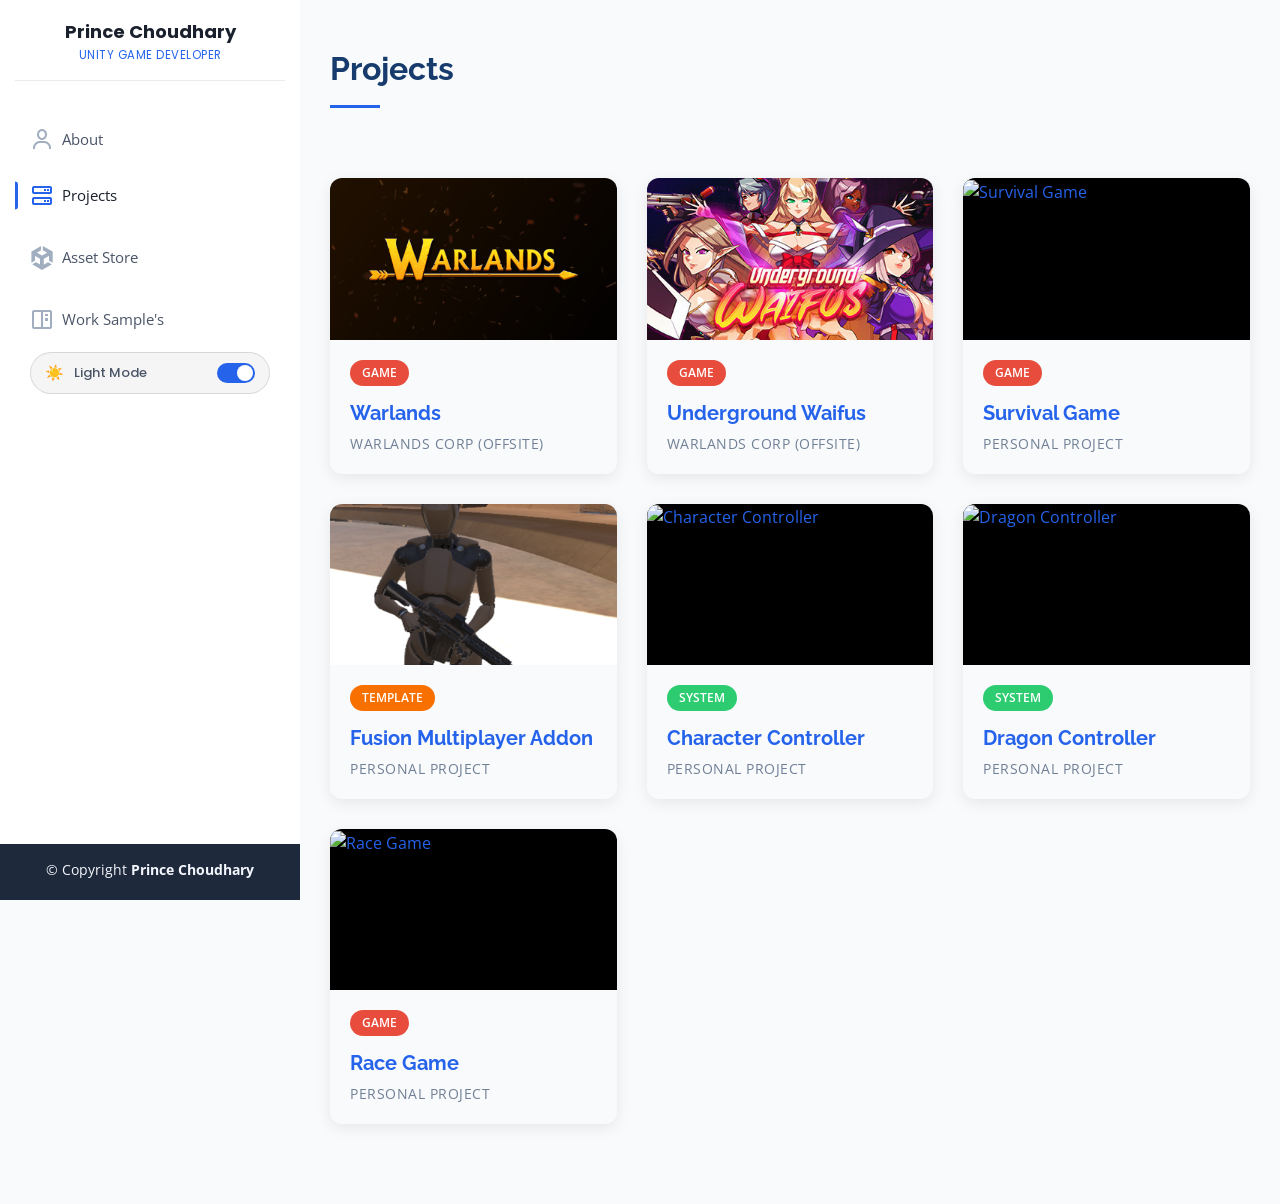
==== commit 909b079a: "changed name from download resume to view resume" ====
--- a/index.html
+++ b/index.html
@@ -195,7 +195,7 @@
 
             <div class="hero-cta">
               <a href="https://drive.google.com/file/d/1HJXWTLUyO_TaIpBf6FFOXrzIjMnaNzCq/view?usp=sharing"
-                target="_blank" class="btn-resume">Download Resume</a>
+                target="_blank" class="btn-resume">View Resume</a>
             </div>
 
             <!-- Skills merged into hero -->
--- a/assets/css/sections/projects.css
+++ b/assets/css/sections/projects.css
@@ -3,7 +3,7 @@
 --------------------------------------------------------------*/
 .projects-grid {
   display: grid;
-  grid-template-columns: repeat(auto-fill, minmax(350px, 1fr));
+  grid-template-columns: repeat(3, 1fr);
   gap: 30px;
   padding: 20px 0;
 }
@@ -115,6 +115,12 @@
 }
 
 /* Responsive */
+@media (max-width: 992px) {
+  .projects-grid {
+    grid-template-columns: repeat(2, 1fr);
+  }
+}
+
 @media (max-width: 768px) {
   .projects-grid {
     grid-template-columns: 1fr;
